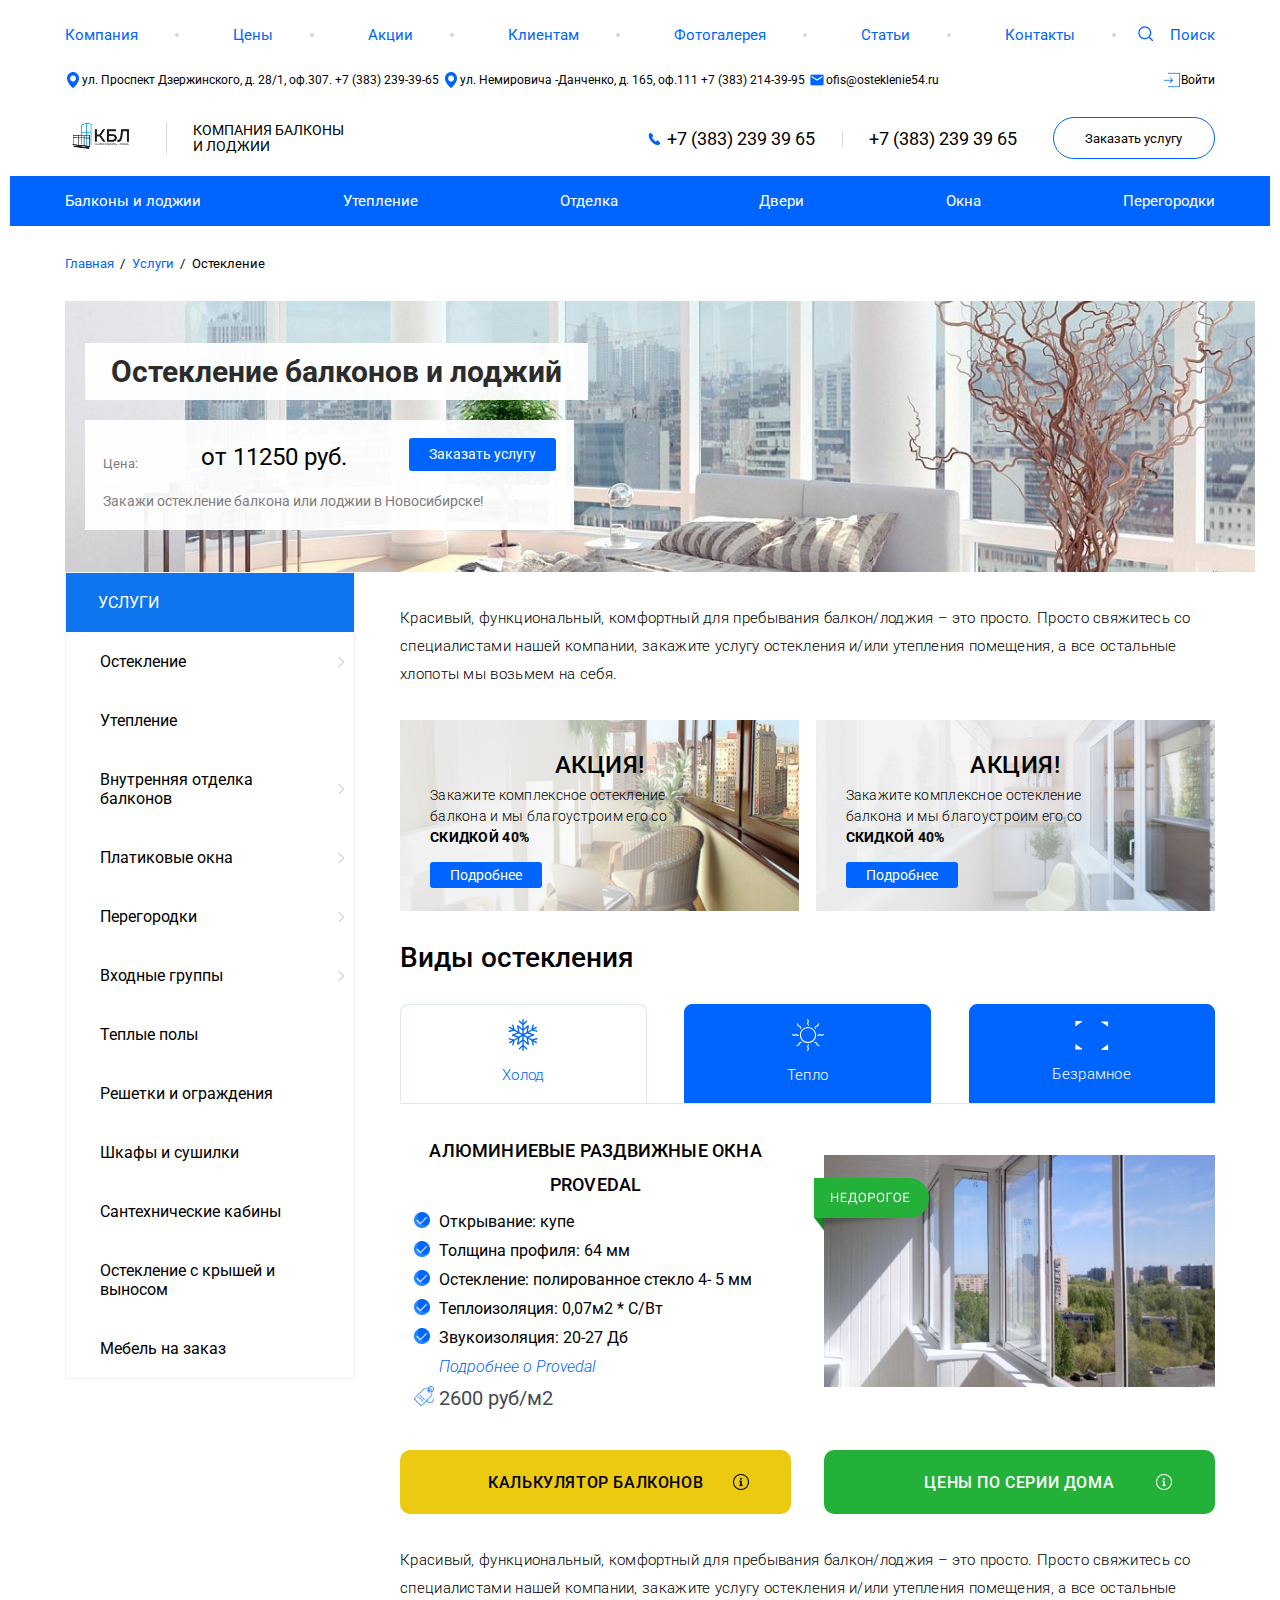
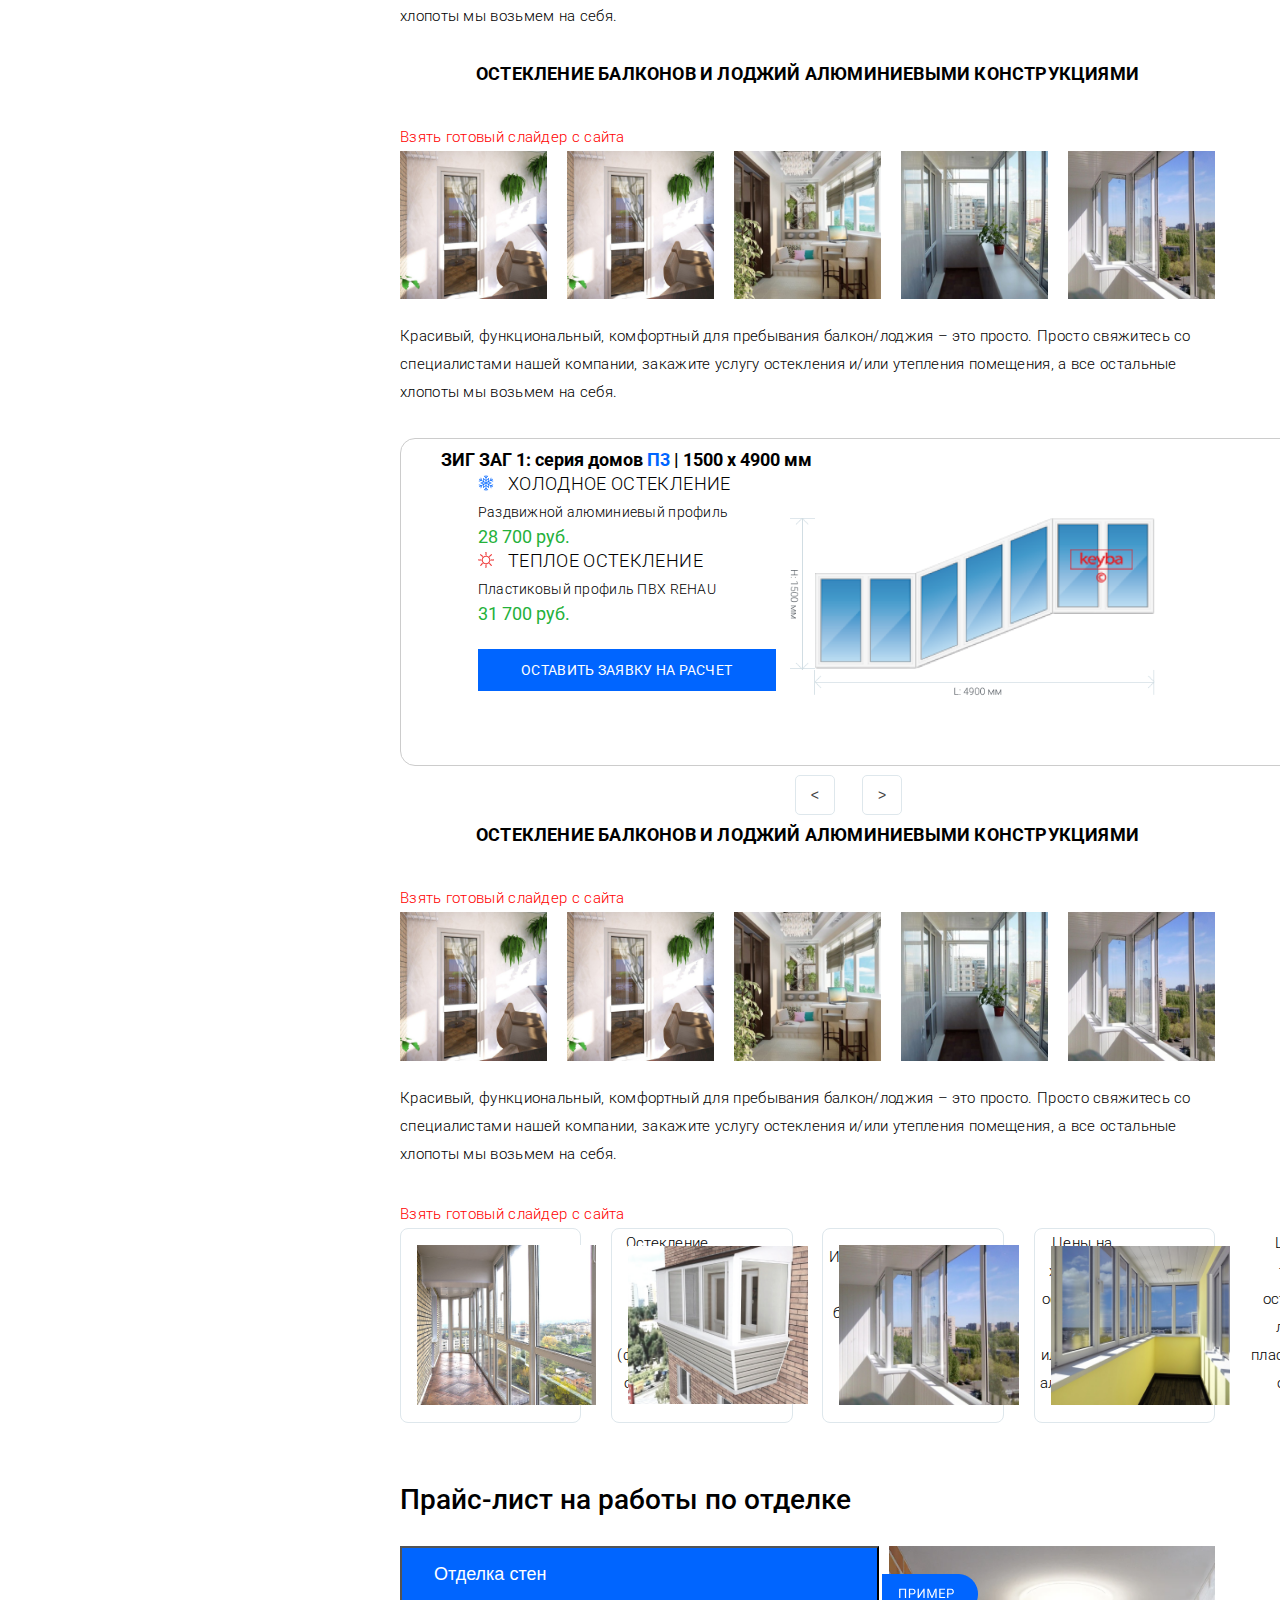
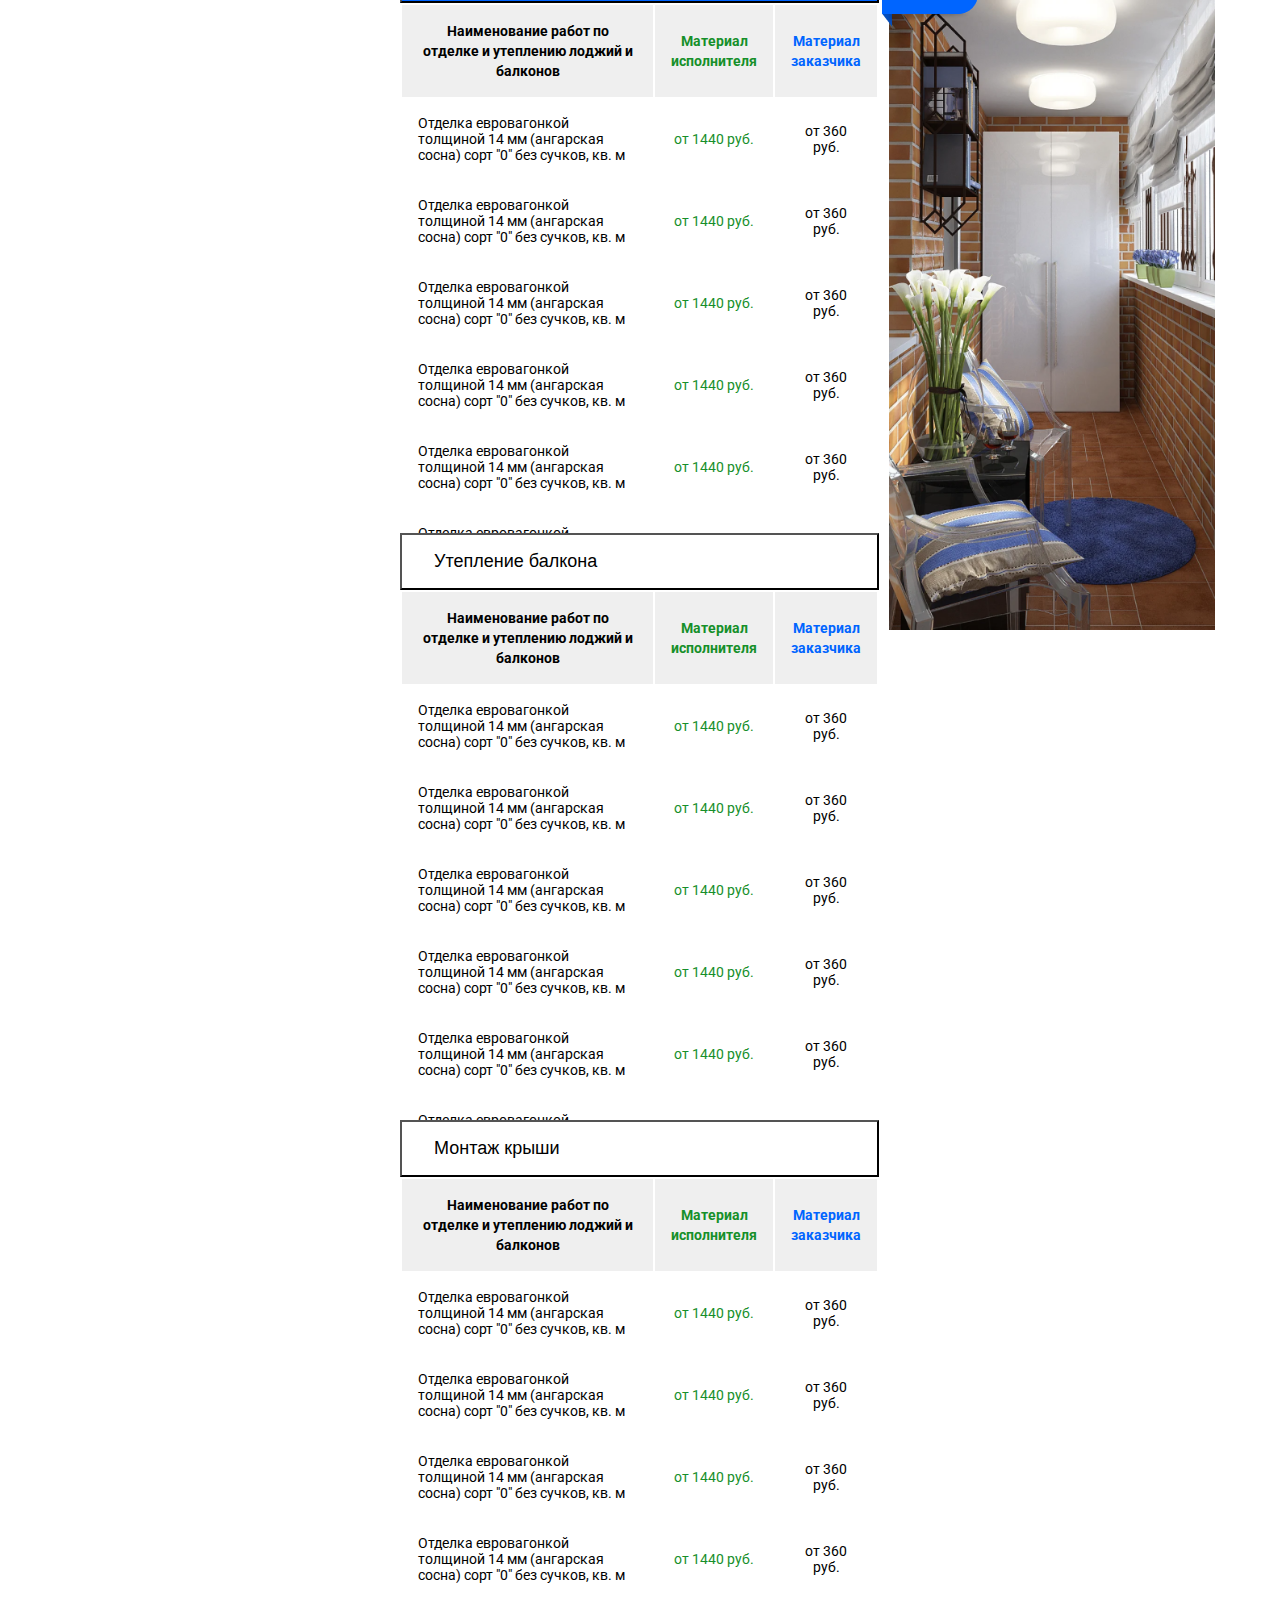
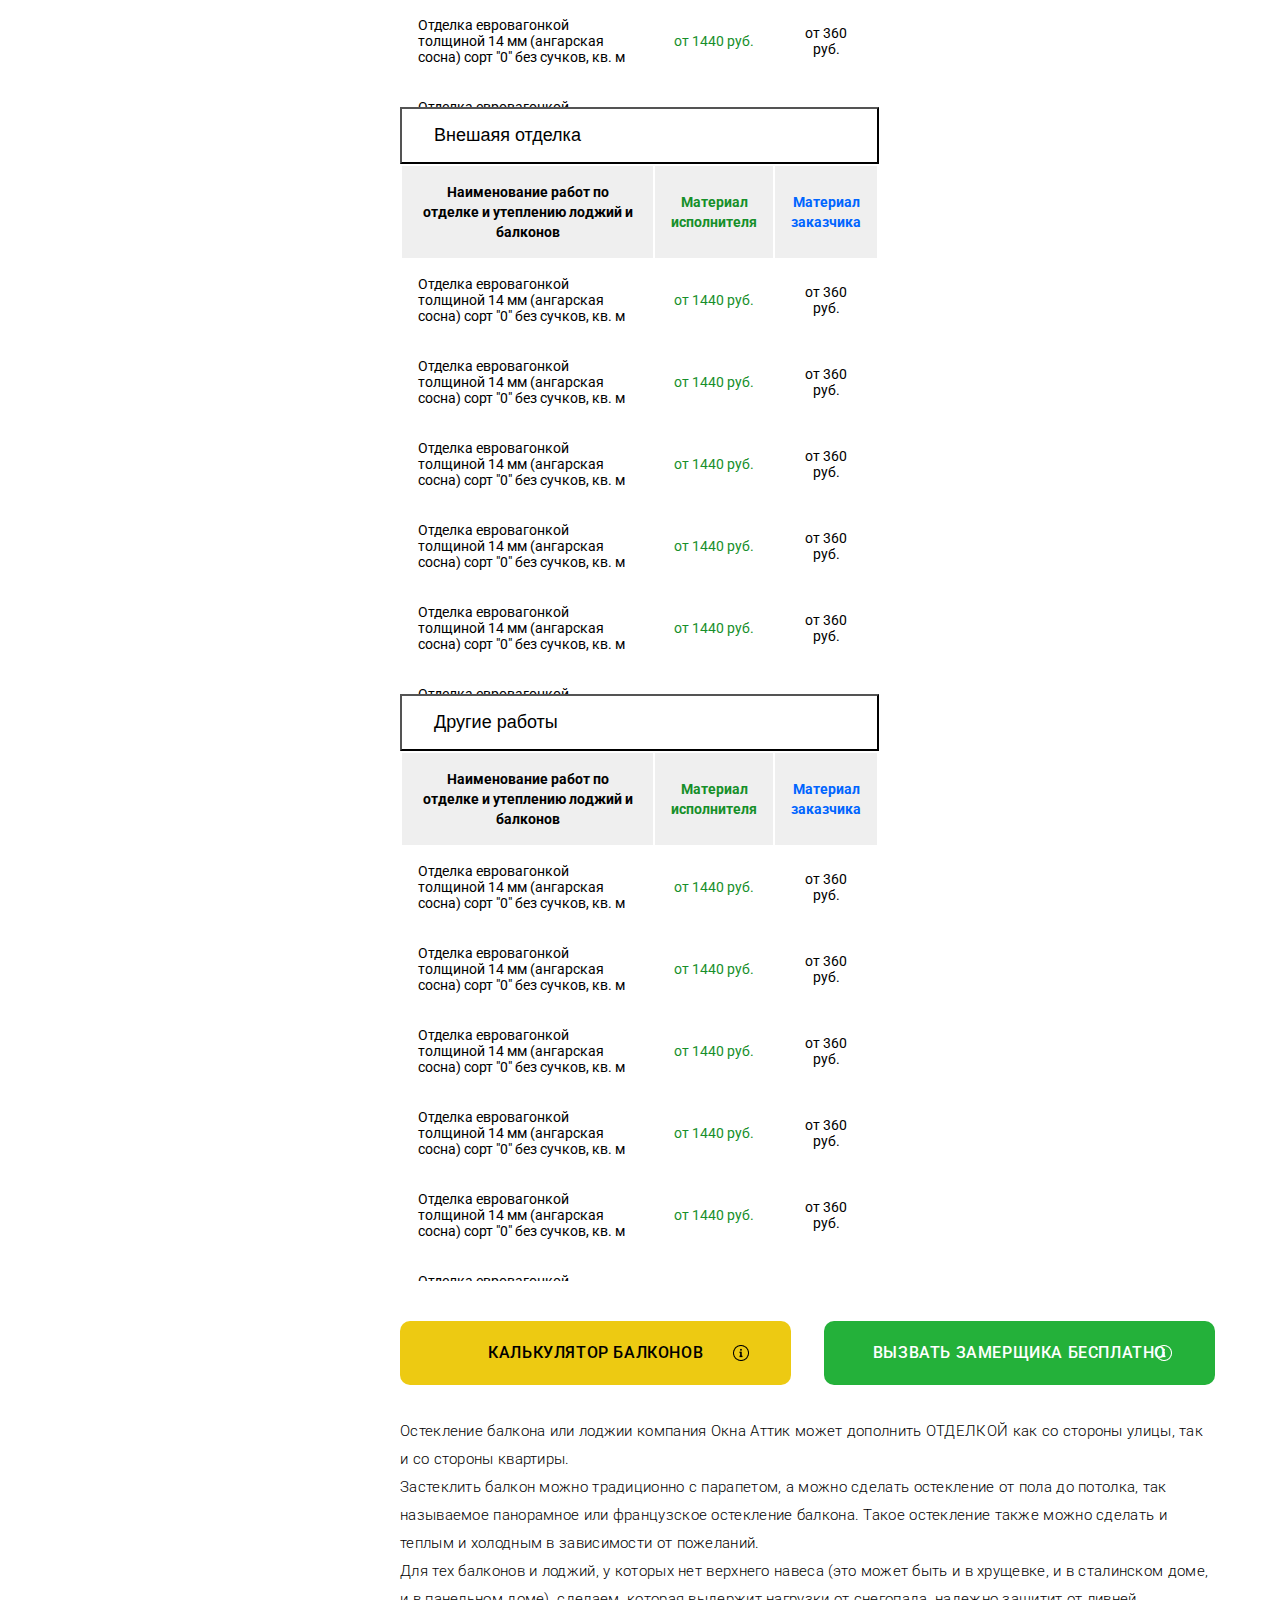
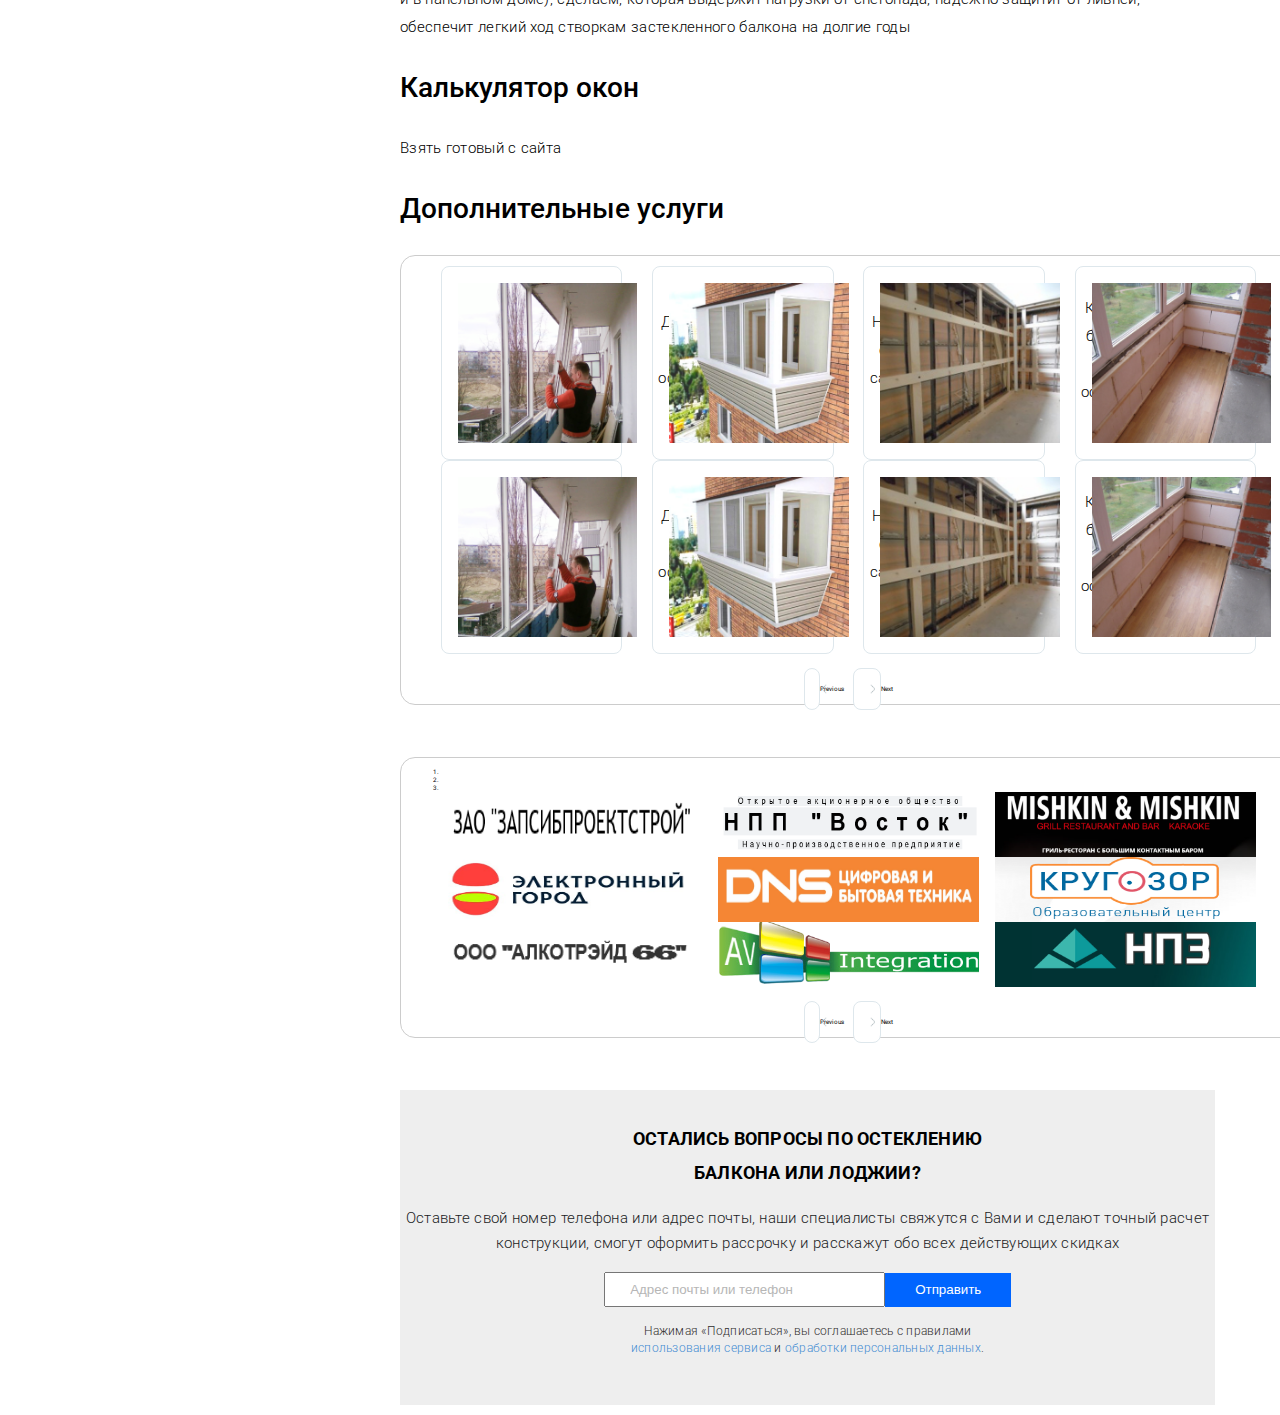
==== index-new.html @ 26ae845a "test #1" ====
<!DOCTYPE html>
<html lang="en">
<head>
    <meta charset="UTF-8">
    <meta name="viewport" content="width=device-width, initial-scale=1, shrink-to-fit=no">
    <link rel="stylesheet" href="https://stackpath.bootstrapcdn.com/bootstrap/4.1.3/css/bootstrap.min.css" integrity="sha384-MCw98/SFnGE8fJT3GXwEOngsV7Zt27NXFoaoApmYm81iuXoPkFOJwJ8ERdknLPMO" crossorigin="anonymous">
    <link rel="stylesheet" href="css/style.css">
    <title>Услуга</title>
</head>
<body>
<header>
   <nav class="nav-top">
	    <div class="container">
            <ul class="nav-item">
                <li class="nav-list"><a href="#">Компания</a></li>
                <li class="nav-list"><a href="#">Цены</a></li>
                <li class="nav-list"><a href="#">Акции</a></li>
                <li class="nav-list"><a href="#">Клиентам</a></li>
                <li class="nav-list"><a href="#">Фотогалерея</a></li>
                <li class="nav-list"><a href="#">Статьи</a></li>
                <li class="nav-list"><a href="#">Контакты</a></li>
                <li class="nav-list nav-searth" id="searth"><a href="#">Поиск</a></li>
            </ul>
		</div>
	</nav>
    <div class="container">       
        <div class="header-top">
            <ul class="header-top-item">
                <li>
                    <ul class="top-left">
                        <li class="header-top-list list-navigation">ул. Проспект Дзержинского, д. 28/1, оф.307. +7 (383) 239-39-65</li>
                        <li class="header-top-list list-navigation">ул. Немировича -Данченко, д. 165, оф.111 +7 (383)
                            214-39-95
                        </li>
                        <li class="header-top-list list-email">ofis@osteklenie54.ru</li>
                    </ul>
                </li>
                <li>
                    <ul class="top-right">
                        <li class="header-top-list list-login"><a href="#">Войти</a></li>
                    </ul>
                </li>
            </ul>
        </div>
        <div class="header-bottom">
            <div class="bottom-left">
                <a href="#" class="logo">
                    <img src="img/logotype-new.png" alt="">
                </a>
                <p class="logo-text">Компания балконы и лоджии</p>
            </div>
            <div class="bottom-right">
                <div class="tels">
                    <a href="tel:+73832393965">+7 (383) 239 39 65</a>
                    <a href="tel:+73832393965">+7 (383) 239 39 65</a>
                </div>
                <a href="#" class="btn">Заказать услугу</a>
            </div>
        </div>
    </div>
    <nav class="nav">
        <div class="container">
            <ul class="nav-item">
                <li class="nav-list"><a href="#">Балконы и лоджии</a></li>
                <li class="nav-list"><a href="#">Утепление</a></li>
                <li class="nav-list"><a href="#">Отделка</a></li>
                <li class="nav-list"><a href="#">Двери</a></li>
                <li class="nav-list"><a href="#">Окна</a></li>
                <li class="nav-list"><a href="#">Перегородки</a></li>
            </ul>
        </div>
    </nav>
    <div class="container">
        <div class="breadcrumbs">
            <ul class="breadcrumbs-item">
                <li class="breadcrumbs-list"><a href="#">Главная</a></li>
                <li class="breadcrumbs-list"><a href="#">Услуги</a></li>
                <li class="breadcrumbs-list"><a href="#">Остекление</a></li>
            </ul>
        </div>
    </div>
</header>
<main>
    <div class="container">
        <div class="baner-top" style="background-image: url(img/094.jpg)">
            <h1>Остекление балконов и лоджий</h1>
            <div class="baner-text">
                <div class="top-text">
                    <span class="caption">Цена:</span>
                    <span class="price">от 11250 руб.</span>
                    <a href="#" class="btn">Заказать услугу</a>
                </div>
                <p class="bottom-text">Закажи остекление балкона или лоджии в Новосибирске!</p>
            </div>
        </div>
    </div>
    <div class="container">
        <div class="content">
            <div class="content-left">
                <ul class="menu-item">
                    <li class="menu-list menu-header"><p>услуги</p></li>
                    <li class="menu-list menu-active"><a href="#">Остекление</a></li>
                    <li class="menu-list"><a href="#">Утепление </a></li>
                    <li class="menu-list menu-active"><a href="#">Внутренняя отделка балконов </a></li>
                    <li class="menu-list menu-active"><a href="#">Платиковые окна</a></li>
                    <li class="menu-list menu-active"><a href="#">Перегородки</a></li>
                    <li class="menu-list menu-active"><a href="#">Входные группы</a></li>
                    <li class="menu-list"><a href="#">Теплые полы</a></li>
                    <li class="menu-list"><a href="#">Решетки и ограждения</a></li>
                    <li class="menu-list"><a href="#">Шкафы и сушилки</a></li>
                    <li class="menu-list"><a href="#">Сантехнические кабины </a></li>
                    <li class="menu-list"><a href="#">Остекление с крышей и выносом </a></li>
                    <li class="menu-list"><a href="#">Мебель на заказ</a></li>
                </ul>
            </div>
            <div class="content-right">
                <p class="top-text">Красивый, функциональный, комфортный для пребывания балкон/лоджия – это просто.
                    Просто свяжитесь со специалистами нашей компании, закажите услугу остекления и/или утепления
                    помещения, а все остальные хлопоты мы возьмем на себя.</p>
                <div class="stock">
                    <div class="stock-left" style="background-image: url(img/Mask%20Group2.png)">
                        <h3>Акция!</h3>
                        <p>Закажите комплексное остекление балкона и мы благоустроим его со <span>скидкой 40%</span></p>
                        <div class="btn-coneiner">
                            <a href="#" class="btn">Подробнее</a>
                        </div>
                    </div>
                    <div class="stock-right" style="background-image: url(img/Mask%20Group1.png)">
                        <h3>Акция!</h3>
                        <p>Закажите комплексное остекление балкона и мы благоустроим его со <span>скидкой 40%</span></p>
                        <a href="#" class="btn">Подробнее</a>
                    </div>
                </div>
                <div class="glazing">
                    <h2>Виды остекления</h2>
                    <input type="radio" class="glazing-radio" id="glazing-btn-1" name="glazing-btn" checked>
                    <input type="radio" class="glazing-radio" id="glazing-btn-2" name="glazing-btn">
                    <input type="radio" class="glazing-radio" id="glazing-btn-3" name="glazing-btn">
                    <div class="container-lable">
                        <label class="glazing-cold" for="glazing-btn-1">
                            <svg width="32" height="32" viewBox="0 0 32 32" fill="none"
                                 xmlns="http://www.w3.org/2000/svg">
                                <g clip-path="url(#clip0)">
                                    <path d="M30.3865 19.5707C30.2897 19.2166 29.9229 19.009 29.5721 19.1052L24.9661 20.3606L21.6606 18.4718L26.8284 16.6015C27.091 16.506 27.2661 16.256 27.2655 15.9768C27.2648 15.6976 27.0884 15.4475 26.8257 15.3534L21.6653 13.5096L24.9561 11.6182L29.5648 12.863C29.6225 12.8783 29.6809 12.8862 29.7386 12.8862C30.0304 12.8862 30.2983 12.6912 30.3786 12.3954C30.4741 12.0419 30.2645 11.6778 29.911 11.5823L26.583 10.6837L29.6278 8.93347C29.9455 8.75109 30.0556 8.3452 29.8725 8.02819C29.6895 7.71051 29.2856 7.60108 28.9673 7.78346L25.9224 9.53302L26.8211 6.20568C26.9166 5.85219 26.707 5.48808 26.3535 5.39258C26.0034 5.29774 25.6359 5.50533 25.5398 5.86015L24.2949 10.4688L20.9623 12.3842L21.9346 6.9246C21.9836 6.64937 21.855 6.37281 21.6122 6.23353C21.3702 6.09492 21.0671 6.12211 20.8522 6.30317L16.6633 9.86064V6.05115L20.0384 2.67606C20.2977 2.41675 20.2977 1.9976 20.0384 1.73828C19.7791 1.47896 19.36 1.47896 19.1006 1.73828L16.6633 4.17559V0.663212C16.6633 0.297119 16.3662 0 16.0001 0C15.634 0 15.3369 0.297119 15.3369 0.663212V4.17559L12.8996 1.73828C12.6403 1.47896 12.2211 1.47896 11.9618 1.73828C11.7025 1.9976 11.7025 2.41675 11.9618 2.67606L15.3369 6.05115V9.88452L11.1069 6.3224C10.8927 6.14267 10.589 6.11548 10.3469 6.25608C10.1048 6.39602 9.97683 6.67324 10.0272 6.94848L11.0201 12.3901L7.69206 10.488L6.43594 5.88269C6.33911 5.5292 5.97368 5.31963 5.62151 5.41712C5.26802 5.51329 5.05977 5.87805 5.15594 6.23154L6.06255 9.55689L3.0131 7.81397C2.69542 7.63291 2.29019 7.74301 2.10847 8.06068C1.92675 8.37836 2.03751 8.78359 2.35519 8.96531L5.40398 10.7076L2.07863 11.6142C1.72514 11.711 1.51689 12.0751 1.61305 12.4286C1.69397 12.7237 1.96058 12.9174 2.25239 12.9174C2.31009 12.9174 2.36845 12.9094 2.42748 12.8935L7.03283 11.6381L10.3383 13.5269L5.17252 15.3971C4.90988 15.4926 4.73413 15.7427 4.7348 16.0219C4.73546 16.3011 4.91121 16.5511 5.17517 16.6453L10.3356 18.489L7.04476 20.3805L2.4361 19.1357C2.08062 19.0395 1.71784 19.2491 1.623 19.6032C1.5275 19.9567 1.73641 20.3208 2.09057 20.417L5.41857 21.3156L2.37243 23.0665C2.05475 23.2489 1.94532 23.6548 2.12771 23.9718C2.2504 24.1854 2.4739 24.3047 2.70338 24.3047C2.81546 24.3047 2.92887 24.2762 3.03299 24.2165L6.07846 22.4663L5.17981 25.7943C5.08431 26.1478 5.29322 26.5119 5.64738 26.6081C5.70508 26.6233 5.76344 26.6306 5.82047 26.6306C6.11295 26.6306 6.38089 26.4363 6.46047 26.1405L7.70532 21.5325L11.0386 19.6172L10.0664 25.0767C10.0173 25.3526 10.1466 25.6292 10.3887 25.7685C10.4915 25.8275 10.6056 25.8567 10.719 25.8567C10.8728 25.8567 11.0254 25.8029 11.1481 25.6995L15.3369 22.1413V25.9495L11.9618 29.3253C11.7025 29.5846 11.7025 30.0037 11.9618 30.263C12.0911 30.3924 12.2609 30.4574 12.4307 30.4574C12.6005 30.4574 12.7703 30.3924 12.8996 30.263L15.3369 27.8251V31.3375C15.3369 31.7042 15.634 32.0007 16.0001 32.0007C16.3662 32.0007 16.6633 31.7042 16.6633 31.3375V27.8251L19.1006 30.2624C19.23 30.3917 19.3998 30.4567 19.5695 30.4567C19.7393 30.4567 19.9091 30.3917 20.0384 30.2624C20.2977 30.0031 20.2977 29.5839 20.0384 29.3246L16.6633 25.9489V22.1155L20.8933 25.6769C21.1082 25.8567 21.4113 25.8825 21.6533 25.7439C21.8948 25.6033 22.0234 25.3261 21.9724 25.0509L20.9802 19.6099L24.3088 21.512L25.5643 26.1166C25.6446 26.4118 25.9118 26.6054 26.2036 26.6054C26.262 26.6054 26.3204 26.5981 26.3787 26.5822C26.7322 26.4854 26.9411 26.1213 26.8443 25.7678L25.9377 22.4424L28.9865 24.1847C29.0899 24.2444 29.2034 24.2722 29.3148 24.2722C29.5449 24.2722 29.7691 24.1522 29.8911 23.938C30.0728 23.6203 29.9621 23.2151 29.6444 23.0334L26.5949 21.2918L29.921 20.3852C30.2744 20.2883 30.4834 19.9236 30.3865 19.5707ZM24.6424 15.9821L20.1498 17.6083L17.3338 15.9987L20.1538 14.3784L24.6424 15.9821ZM20.3057 8.50636L19.4621 13.2457L16.6633 14.854V11.5996L20.3057 8.50636ZM11.6634 8.52493L15.3369 11.6188V14.8579L12.5256 13.251L11.6634 8.52493ZM7.3578 16.0179L11.8497 14.3917L14.6664 16.0013L11.8464 17.6216L7.3578 16.0179ZM11.6945 23.4936L12.5388 18.7543L15.3369 17.146V20.3998L11.6945 23.4936ZM20.3375 23.4751L16.6633 20.3818V17.1427L19.4754 18.7497L20.3375 23.4751Z"
                                          fill="#0065FF"/>
                                </g>
                                <defs>
                                    <clipPath id="clip0">
                                        <rect width="32" height="32" fill="white"/>
                                    </clipPath>
                                </defs>
                            </svg>
                            <p>Холод</p>
                        </label>
                        <label class="glazing-heat" for="glazing-btn-2">
                            <svg width="32" height="32" viewBox="0 0 32 32" fill="none"
                                 xmlns="http://www.w3.org/2000/svg">
                                <g clip-path="url(#clip0)">
                                    <path d="M15.095 4.29033C15.095 4.942 15.3607 5.29729 15.5548 5.55704C15.7084 5.7625 15.7931 5.87569 15.7931 6.15769C15.7931 6.46467 16.042 6.71356 16.3489 6.71356C16.6559 6.71356 16.9048 6.46467 16.9048 6.15769C16.9048 5.50601 16.6391 5.15072 16.4453 4.89125C16.2914 4.68578 16.2067 4.57233 16.2067 4.29033C16.2067 4.00832 16.2914 3.89514 16.4453 3.68967C16.6391 3.42993 16.9048 3.07464 16.9048 2.42296C16.9048 1.77128 16.6391 1.41599 16.4453 1.15652C16.2914 0.951053 16.2067 0.837871 16.2067 0.555867C16.2067 0.248891 15.9581 0 15.6508 0C15.3439 0 15.095 0.248891 15.095 0.555867C15.095 1.20754 15.3607 1.56283 15.5548 1.82231C15.7084 2.02777 15.7931 2.14096 15.7931 2.42296C15.7931 2.70497 15.7084 2.81842 15.5548 3.02388C15.3607 3.28336 15.095 3.63892 15.095 4.29033Z"
                                          fill="white"/>
                                    <path d="M16.9048 25.8424C16.9048 25.5351 16.6559 25.2865 16.3489 25.2865C16.042 25.2865 15.7931 25.5351 15.7931 25.8424C15.7931 26.1244 15.7084 26.2376 15.5548 26.443C15.3607 26.7025 15.095 27.0581 15.095 27.7097C15.095 28.3612 15.3607 28.7167 15.5548 28.9762C15.7084 29.1817 15.7931 29.2948 15.7931 29.5771C15.7931 29.8591 15.7084 29.972 15.5548 30.1778C15.3607 30.4372 15.095 30.7925 15.095 31.4442C15.095 31.7512 15.3439 32.0001 15.6508 32.0001C15.9581 32.0001 16.2067 31.7512 16.2067 31.4442C16.2067 31.1622 16.2914 31.049 16.4453 30.8433C16.6391 30.5841 16.9048 30.2285 16.9048 29.5771C16.9048 28.9254 16.6391 28.5699 16.4453 28.3104C16.2914 28.1049 16.2067 27.9918 16.2067 27.7097C16.2067 27.4275 16.2914 27.3143 16.4453 27.1088C16.6393 26.8493 16.9048 26.4938 16.9048 25.8424Z"
                                          fill="white"/>
                                    <path d="M31.4442 15.095C30.7925 15.095 30.4372 15.3607 30.1777 15.5548C29.972 15.7084 29.8588 15.7931 29.5771 15.7931C29.2951 15.7931 29.1816 15.7084 28.9762 15.5548C28.7167 15.3607 28.3611 15.095 27.7097 15.095C27.0581 15.095 26.7025 15.3607 26.443 15.5548C26.2376 15.7084 26.1244 15.7931 25.8424 15.7931C25.5351 15.7931 25.2865 16.042 25.2865 16.3489C25.2865 16.6559 25.5351 16.9048 25.8424 16.9048C26.4938 16.9048 26.8493 16.6391 27.1088 16.4453C27.3143 16.2914 27.4275 16.2067 27.7097 16.2067C27.9917 16.2067 28.1049 16.2914 28.3104 16.4453C28.5699 16.6391 28.9254 16.9048 29.5771 16.9048C30.2285 16.9048 30.5841 16.6391 30.8433 16.4453C31.049 16.2914 31.1622 16.2067 31.4442 16.2067C31.7512 16.2067 32.0001 15.9581 32.0001 15.6509C32.0001 15.3439 31.7512 15.095 31.4442 15.095Z"
                                          fill="white"/>
                                    <path d="M4.89125 16.4453C5.15072 16.6391 5.50601 16.9048 6.15769 16.9048C6.46467 16.9048 6.71356 16.6559 6.71356 16.3489C6.71356 16.042 6.46467 15.7931 6.15769 15.7931C5.87569 15.7931 5.7625 15.7084 5.55704 15.5548C5.29729 15.3607 4.942 15.095 4.29033 15.095C3.63865 15.095 3.28336 15.3607 3.02388 15.5548C2.81842 15.7084 2.70497 15.7931 2.42296 15.7931C2.14096 15.7931 2.02777 15.7084 1.82231 15.5548C1.56283 15.3607 1.20754 15.095 0.555867 15.095C0.248891 15.095 0 15.3439 0 15.6509C0 15.9581 0.248891 16.2067 0.555867 16.2067C0.837871 16.2067 0.951053 16.2914 1.15652 16.4453C1.41599 16.6391 1.77128 16.9048 2.42296 16.9048C3.07464 16.9048 3.42993 16.6391 3.68967 16.4453C3.89514 16.2914 4.00832 16.2067 4.29033 16.2067C4.57233 16.2067 4.68578 16.2919 4.89125 16.4453Z"
                                          fill="white"/>
                                    <path d="M23.5994 9.68045C24.0603 9.21958 24.1235 8.78042 24.1699 8.45988C24.2065 8.20583 24.2269 8.06577 24.4261 7.86628C24.6256 7.66679 24.7657 7.6467 25.0197 7.61006C25.3403 7.56365 25.7794 7.50014 26.2403 7.03954C26.7009 6.57867 26.7644 6.13951 26.8105 5.81896C26.8475 5.56491 26.8675 5.42486 27.067 5.22564C27.2839 5.0085 27.2839 4.65647 27.067 4.43961C26.8499 4.22247 26.4979 4.22247 26.2807 4.43961C25.8201 4.90021 25.7566 5.33936 25.7102 5.66018C25.6736 5.91396 25.6535 6.05401 25.454 6.25323C25.2548 6.45273 25.1147 6.47308 24.8607 6.50973C24.5401 6.55614 24.101 6.61938 23.6401 7.08025C23.1795 7.54112 23.116 7.98028 23.0696 8.30082C23.0329 8.55487 23.0126 8.69493 22.8133 8.89415C22.6714 9.03447 22.6155 9.23967 22.6668 9.43237C22.7178 9.62508 22.8684 9.77572 23.0612 9.82702C23.2539 9.87804 23.4593 9.82213 23.5994 9.68045Z"
                                          fill="white"/>
                                    <path d="M8.89412 22.8133C8.6949 23.0126 8.55485 23.0329 8.3008 23.0696C7.98025 23.116 7.5411 23.1792 7.08023 23.6401C6.61936 24.101 6.55612 24.5401 6.5097 24.8607C6.47306 25.1147 6.4527 25.2548 6.25321 25.4543C6.05399 25.6535 5.91394 25.6736 5.66016 25.7102C5.33934 25.7566 4.90018 25.8201 4.43959 26.2807C4.22245 26.4979 4.22245 26.8499 4.43959 27.067C4.65645 27.2839 5.00848 27.2839 5.22562 27.067C5.42484 26.8675 5.56489 26.8475 5.81894 26.8105C6.13949 26.7644 6.57864 26.7009 7.03951 26.2403C7.50038 25.7794 7.56363 25.3403 7.61004 25.0197C7.64668 24.7657 7.66677 24.6256 7.86626 24.4261C8.06575 24.2269 8.2058 24.2065 8.45985 24.1699C8.7804 24.1235 9.21956 24.0602 9.68043 23.5994C9.82211 23.4593 9.87802 23.2539 9.82699 23.0611C9.7757 22.8684 9.62506 22.7178 9.43235 22.6668C9.23964 22.6155 9.03445 22.6714 8.89412 22.8133Z"
                                          fill="white"/>
                                    <path d="M26.3398 25.7102C26.0858 25.6736 25.946 25.6535 25.7465 25.454C25.5473 25.2548 25.5269 25.1147 25.4903 24.8607C25.4439 24.5401 25.3806 24.101 24.9198 23.6401C24.4589 23.1795 24.0197 23.116 23.6992 23.0696C23.4452 23.0329 23.3051 23.0126 23.1056 22.8133C22.9656 22.6714 22.7604 22.6155 22.5677 22.6668C22.3749 22.7178 22.2243 22.8684 22.173 23.0611C22.1217 23.2539 22.1776 23.4593 22.3196 23.5994C22.7804 24.0602 23.2196 24.1235 23.5401 24.1699C23.7942 24.2065 23.9342 24.2269 24.1337 24.4261C24.3332 24.6256 24.3533 24.7657 24.39 25.0197C24.4364 25.3403 24.4996 25.7794 24.9605 26.2403C25.4211 26.7009 25.8605 26.7644 26.1811 26.8105C26.4351 26.8475 26.5749 26.8675 26.7744 27.067C26.9915 27.2839 27.3433 27.2839 27.5604 27.067C27.7776 26.8499 27.7776 26.4979 27.5604 26.2807C27.0998 25.8201 26.6604 25.7566 26.3398 25.7102Z"
                                          fill="white"/>
                                    <path d="M5.75973 7.03954C6.2206 7.50014 6.65976 7.56365 6.98031 7.61006C7.23435 7.6467 7.37441 7.66679 7.57363 7.86628C7.77312 8.06577 7.79348 8.20583 7.83012 8.45988C7.87626 8.78042 7.93977 9.21958 8.40064 9.68045C8.54069 9.82213 8.74616 9.87804 8.93886 9.82702C9.13157 9.77572 9.28194 9.62508 9.33324 9.43237C9.38453 9.23967 9.32862 9.03447 9.18667 8.89415C8.98718 8.69493 8.96709 8.55487 8.93045 8.30082C8.88404 7.98028 8.82053 7.54112 8.35993 7.08025C7.89906 6.61938 7.4599 6.55614 7.13909 6.50973C6.88531 6.47308 6.74526 6.45273 6.54576 6.25323C6.34654 6.05401 6.32619 5.91396 6.28954 5.66018C6.2434 5.33936 6.17989 4.90021 5.71929 4.43961C5.50216 4.22247 5.15013 4.22247 4.93299 4.43961C4.71586 4.65647 4.71586 5.0085 4.93299 5.22564C5.13249 5.42486 5.15257 5.56491 5.18921 5.81896C5.23562 6.13951 5.29887 6.57867 5.75973 7.03954Z"
                                          fill="white"/>
                                    <path d="M15.9999 7.885C11.5182 7.885 7.88501 11.5182 7.88501 15.9999C7.88501 20.4818 11.5182 24.1151 15.9999 24.1151C20.4819 24.1151 24.1151 20.4818 24.1151 15.9999C24.1099 11.5204 20.4797 7.89016 15.9999 7.885ZM15.9999 23.0033C12.1322 23.0033 8.99674 19.8679 8.99674 15.9999C8.99674 12.1322 12.1322 8.99674 15.9999 8.99674C19.8679 8.99674 23.0033 12.1322 23.0033 15.9999C22.999 19.866 19.866 22.999 15.9999 23.0033Z"
                                          fill="white"/>
                                </g>
                                <defs>
                                    <clipPath id="clip0">
                                        <rect width="32" height="32" fill="white"/>
                                    </clipPath>
                                </defs>
                            </svg>
                            <p>Тепло</p>
                        </label>
                        <label class="glazing-frameless" for="glazing-btn-3">
                            <svg width="34" height="30" viewBox="0 0 34 30" fill="none"
                                 xmlns="http://www.w3.org/2000/svg">
                                <path d="M7 1.5H1V6" stroke="white" stroke-width="1.25"/>
                                <path d="M26.5 2H32.5V6.28571" stroke="white" stroke-width="1.25"/>
                                <path d="M26.5 29.2857L32.5 29.2857L32.5 24.7857" stroke="white" stroke-width="1.25"/>
                                <path d="M7 28.7857L1 28.7857L1 24.5" stroke="white" stroke-width="1.25"/>
                            </svg>
                            <p>Безрамное</p>
                        </label>
                    </div>
                    <div class="glazing-section cold">
                        <div class="glazing-left">
                            <h3>Алюминиевые раздвижные окна Provedal</h3>
                            <ul class="glazing-item">
                                <li class="glazing-list">Открывание: купе</li>
                                <li class="glazing-list">Толщина профиля: 64 мм</li>
                                <li class="glazing-list">Остекление: полированное стекло 4- 5 мм</li>
                                <li class="glazing-list">Теплоизоляция: 0,07м2 * С/Вт</li>
                                <li class="glazing-list">Звукоизоляция: 20-27 Дб</li>
                                <li class="glazing-list list-link"><a href="#">Подробнее о Provedal</a></li>
                                <li class="glazing-list list-price">2600 руб/м2</li>
                            </ul>
                        </div>
                        <div class="glazing-right">
                            <img class="background" src="img/%D1%84%D0%BE%D1%82%D0%BE.png" alt="">
                            <img class="icon" src="img/%D1%8F%D1%80%D0%BB%D1%8B%D0%BA%20new.png" alt="">
                        </div>
                    </div>
                    <div class="glazing-section heat">
                        <div class="glazing-left">
                            <h3>Алюминиевые раздвижные окна поменялись</h3>
                            <ul class="glazing-item">
                                <li class="glazing-list">Открывание: купе</li>
                                <li class="glazing-list">Толщина профиля: 64 мм</li>
                                <li class="glazing-list">Остекление: полированное стекло 4- 5 мм</li>
                                <li class="glazing-list">Теплоизоляция: 0,07м2 * С/Вт</li>
                                <li class="glazing-list">Звукоизоляция: 20-27 Дб</li>
                                <li class="glazing-list list-link"><a href="#">Подробнее о Provedal</a></li>
                                <li class="glazing-list list-price">2600 руб/м2</li>
                            </ul>
                        </div>
                        <div class="glazing-right">
                            <img class="background" src="img/%D1%84%D0%BE%D1%82%D0%BE.png" alt="">
                            <img class="icon" src="img/%D1%8F%D1%80%D0%BB%D1%8B%D0%BA%20new.png" alt="">
                        </div>
                    </div>
                    <div class="glazing-section frameless">
                        <div class="glazing-left">
                            <h3>Алюминиевые раздвижные окна еще раз поменялись</h3>
                            <ul class="glazing-item">
                                <li class="glazing-list">Открывание: купе</li>
                                <li class="glazing-list">Толщина профиля: 64 мм</li>
                                <li class="glazing-list">Остекление: полированное стекло 4- 5 мм</li>
                                <li class="glazing-list">Теплоизоляция: 0,07м2 * С/Вт</li>
                                <li class="glazing-list">Звукоизоляция: 20-27 Дб</li>
                                <li class="glazing-list list-link"><a href="#">Подробнее о Provedal</a></li>
                                <li class="glazing-list list-price">2600 руб/м2</li>
                            </ul>
                        </div>
                        <div class="glazing-right">
                            <img class="background" src="img/%D1%84%D0%BE%D1%82%D0%BE.png" alt="">
                            <img class="icon" src="img/%D1%8F%D1%80%D0%BB%D1%8B%D0%BA%20new.png" alt="">
                        </div>
                    </div>
                </div>
                <div class="btn-container">
                    <div class="btn-container-left">
                        <a href="#" class="btn calc">калькулятор балконов</a>
                        <span class="info-1"><div class="info-btn-1">Мы посчитаем <span style="font-weight: bold">точную цену</span> по Вашим размерам в <span
                                style="font-weight: bold">течение 5 минут</span>!</div></span>
                    </div>
                    <div class="btn-container-right">
                        <a href="#" class="btn price">цены по серии дома</a>
                        <span class="info-2"><div class="info-btn-2">Мы посчитаем <span style="font-weight: bold">точную цену</span> по Вашим размерам в <span
                                style="font-weight: bold">течение 5 минут</span>!</div></span>
                    </div>
                </div>
                <p>Красивый, функциональный, комфортный для пребывания балкон/лоджия – это просто. Просто свяжитесь со
                    специалистами нашей компании, закажите услугу остекления и/или утепления помещения, а все остальные
                    хлопоты мы возьмем на себя.</p>
                <div class="examples">
                    <h3>Остекление балконов и лоджий алюминиевыми конструкциями</h3>
                    <p style="color: red">Взять готовый слайдер с сайта</p>
                    <div class="examples-img">
                        <img src="img/Rectangle1.png" alt="">
                        <img src="img/Rectangle1.png" alt="">
                        <img src="img/Rectangle2.png" alt="">
                        <img src="img/Rectangle3.png" alt="">
                        <img src="img/Rectangle4.png" alt="">
                    </div>
                    <p>Красивый, функциональный, комфортный для пребывания балкон/лоджия – это просто. Просто свяжитесь
                        со специалистами нашей компании, закажите услугу остекления и/или утепления помещения, а все
                        остальные хлопоты мы возьмем на себя.</p>
                </div>
                <!--<div class="carusel-top">
                    <div id="carouselExampleControls" class="carousel slide" data-ride="carousel">
                        <div class="carousel-inner">
                            <div class="carousel-item active">
                                <h4><span class="bold">Зиг заг 1:</span> серия домов <span class="blue">П3</span> | 1500
                                    х 4900 мм</h4>
                                <section class="constructions">
                                    <div class="constructions-left">
                                        <div class="cold">
                                            <p class="top">Холодное остекление</p>
                                            <p>Раздвижной алюминиевый профиль </p>
                                            <span>28 700 руб.</span>
                                        </div>
                                        <div class="heat">
                                            <p class="top">Теплое остекление</p>
                                            <p>Пластиковый профиль ПВХ REHAU</p>
                                            <span>31 700 руб.</span>
                                        </div>
                                        <a href="#" class="btn">оставить заявку на расчет</a>
                                    </div>
                                    <div class="constructions-right">
                                        <img src="img/%D1%84%D0%BE%D1%82%D0%BE%20%D1%81%20%D1%80%D0%B0%D0%B7%D0%BC%D0%B5%D1%80%D0%B0%D0%BC%D0%B8.png"
                                             alt="">
                                    </div>
                                </section>
                            </div>
                            <div class="carousel-item">
                                <h4><span class="bold">Зиг заг 1:</span> серия домов <span class="blue">П3</span> | 1500
                                    х 4900 мм</h4>
                                <section class="constructions">
                                    <div class="constructions-left">
                                        <div class="cold">
                                            <p class="top">Холодное остекление</p>
                                            <p>Раздвижной алюминиевый профиль </p>
                                            <span>28 700 руб.</span>
                                        </div>
                                        <div class="heat">
                                            <p class="top">Теплое остекление</p>
                                            <p>Пластиковый профиль ПВХ REHAU</p>
                                            <span>31 700 руб.</span>
                                        </div>
                                        <a href="#" class="btn">оставить заявку на расчет</a>
                                    </div>
                                    <div class="constructions-right">
                                        <img src="img/%D1%84%D0%BE%D1%82%D0%BE%20%D1%81%20%D1%80%D0%B0%D0%B7%D0%BC%D0%B5%D1%80%D0%B0%D0%BC%D0%B8.png"
                                             alt="">
                                    </div>
                                </section>
                            </div>

                        </div>
                        <div class="container-link">
                            <a class="carousel-control-prev" href="#carouselExampleControls" role="button"
                               data-slide="prev">
                                <span class="carousel-control-prev-icon" aria-hidden="true"></span>
                                <span class="sr-only">Previous</span>
                            </a>
                            <a class="carousel-control-next" href="#carouselExampleControls" role="button"
                               data-slide="next">
                                <span class="carousel-control-next-icon" aria-hidden="true"></span>
                                <span class="sr-only">Next</span>
                            </a>
                        </div>
                    </div>
                </div>-->      
				  <div id="carousel" class="carousel">
					<button class="arrow prev"><</button>
					<div class="gallery">
					  <ul class="images">
						<li>
							<h4><span class="bold">Зиг заг 1:</span> серия домов <span class="blue">П3</span> | 1500 х 4900 мм</h4>
							<section class="constructions">
								<div class="constructions-left">
									<div class="cold">
										<p class="top">Холодное остекление</p>
										<p>Раздвижной алюминиевый профиль </p>
										<span>28 700 руб.</span>
									</div>
									<div class="heat">
										<p class="top">Теплое остекление</p>
										<p>Пластиковый профиль ПВХ REHAU</p>
										<span>31 700 руб.</span>
									</div>
									<a href="#" class="btn">оставить заявку на расчет</a>
								</div>
								<div class="constructions-right">
									<img src="img/%D1%84%D0%BE%D1%82%D0%BE%20%D1%81%20%D1%80%D0%B0%D0%B7%D0%BC%D0%B5%D1%80%D0%B0%D0%BC%D0%B8.png" alt="">
								</div>
							</section>
						</li>
						<li>
							<h4><span class="bold">Зиг заг 1:</span> серия домов <span class="blue">П3</span> | 1500 х 4900 мм</h4>
							<section class="constructions">
								<div class="constructions-left">
									<div class="cold">
										<p class="top">Холодное остекление</p>
										<p>Раздвижной алюминиевый профиль </p>
										<span>28 700 руб.</span>
									</div>
									<div class="heat">
										<p class="top">Теплое остекление</p>
										<p>Пластиковый профиль ПВХ REHAU</p>
										<span>31 700 руб.</span>
									</div>
									<a href="#" class="btn">оставить заявку на расчет</a>
								</div>
								<div class="constructions-right">
									<img src="img/%D1%84%D0%BE%D1%82%D0%BE%20%D1%81%20%D1%80%D0%B0%D0%B7%D0%BC%D0%B5%D1%80%D0%B0%D0%BC%D0%B8.png" alt="">
								</div>
							</section>
						</li>
					  </ul>
					</div>
					<button class="arrow next">></button>
				  </div>
				<style>
				body {
  padding: 10px;
}

.carousel {
  position: relative;
  width: 100%;
  padding: 10px 40px;
  border: 1px solid #CCC;
  border-radius: 15px;
}

.carousel img {
  /* по умолчанию inline, в ряде браузеров это даст лишнее пространство вокруг элементов */

  display: block;
}

.arrow {
  position: absolute;
  bottom: -50px;
  padding: 0;
  background: #fff;
  border-radius: 5px;
  border: 1px solid #DEE7EC;
  font-size: 14px;
  line-height: 24px;
  color: #444;
  display: block;
	width: 40px;
	height: 40px;
}

.arrow:focus {
  outline: none;
}

.arrow:hover {
  background: #DEE7EC;
  cursor: pointer;
}

.prev {
  left: 44%;
}

.next {
  right: 44%;
}

.gallery {
  width: 714px;
  overflow: hidden;
}

.gallery ul {
  height: 306px;
  width: 9999px;
  margin: 0;
  padding: 0;
  list-style: none;
  transition: margin-left 250ms;
  /* remove white-space between inline-block'ed li */
  /* http://davidwalsh.name/remove-whitespace-inline-block */

  font-size: 0;
}

.gallery li {
  display: inline-block;
}
				</style>
				  <script>
					 /* этот код помечает картинки, для удобства разработки */
					var lis = document.getElementsByTagName('li');
					for (var i = 0; i < lis.length; i++) {
					  lis[i].style.position = 'relative';
					  var span = document.createElement('span');
					  // обычно лучше использовать CSS-классы,
					  // но этот код - для удобства разработки, так что не будем трогать стили
					  lis[i].appendChild(span);
					}

					/* конфигурация */
					var width = 750; // ширина изображения
					var count = 1; // количество изображений

					var carousel = document.getElementById('carousel');
					var list = carousel.querySelector('ul');
					var listElems = carousel.querySelectorAll('li');

					var position = 0; // текущий сдвиг влево

					carousel.querySelector('.prev').onclick = function() {
					  // сдвиг влево
					  // последнее передвижение влево может быть не на 3, а на 2 или 1 элемент
					  position = Math.min(position + width * count, 0)
					  list.style.marginLeft = position + 'px';
					};

					carousel.querySelector('.next').onclick = function() {
					  // сдвиг вправо
					  // последнее передвижение вправо может быть не на 3, а на 2 или 1 элемент
					  position = Math.max(position - width * count, -width * (listElems.length - count));
					  list.style.marginLeft = position + 'px';
					};
				  </script>
                <div class="examples">
                    <h3>Остекление балконов и лоджий алюминиевыми конструкциями</h3>
                    <p style="color: red">Взять готовый слайдер с сайта</p>
                    <div class="examples-img">
                        <img src="img/Rectangle1.png" alt="">
                        <img src="img/Rectangle1.png" alt="">
                        <img src="img/Rectangle2.png" alt="">
                        <img src="img/Rectangle3.png" alt="">
                        <img src="img/Rectangle4.png" alt="">
                    </div>
                    <p>Красивый, функциональный, комфортный для пребывания балкон/лоджия – это просто. Просто свяжитесь
                        со специалистами нашей компании, закажите услугу остекления и/или утепления помещения, а все
                        остальные хлопоты мы возьмем на себя.</p>
                </div>
                <p style="color: red">Взять готовый слайдер с сайта</p>
                <div class="services">                                      
                    <a href="#" class="card">
                        <img src="img/Rectangle5.png" alt="">
                        <p>Остекление балкона от пола до потолка (французское остекление)</p>
                    </a>
                    <a href="#" class="card">
                        <img src="img/Rectangle6.png" alt="">
                        <p>Изготовление крыши над балконом на последнем этаже</p>
                    </a>
                    <a href="#" class="card">
                        <img src="img/Rectangle7.png" alt="">
                        <p>Цены на холодное остекление балкона или лоджии алюминием</p>
                    </a>
                    <a href="#" class="card">
                        <img src="img/Rectangle8.png" alt="">
                        <p>Цена на теплое остекление лоджии пластиковыми окнами</p>
                    </a>
                </div>
                <h2>Прайс-лист на работы по отделке</h2>
                <div class="price-list">
                    <div class="accordion" id="accordionExample">
                        <div class="card">
                            <div class="card-header" id="headingOne">
                                <button class="btn btn-link" type="button" data-toggle="collapse"
                                        data-target="#collapseOne" aria-expanded="true" aria-controls="collapseOne">
                                    Отделка стен
                                </button>
                            </div>
                            <div id="collapseOne" class="collapse show" aria-labelledby="headingOne"
                                 data-parent="#accordionExample">
                                <div class="card-body">
                                    <table class="price-list-table">
                                        <tr>
                                            <th>Наименование работ по отделке и утеплению лоджий и балконов</th>
                                            <th class="green">Материал исполнителя</th>
                                            <th class="blue">Материал заказчика</th>
                                        </tr>
                                        <tr>
                                            <td>Отделка евровагонкой толщиной 14 мм (ангарская сосна) сорт "0" без
                                                сучков, кв. м
                                            </td>
                                            <td class="green">от 1440 руб.</td>
                                            <td>от 360 руб.</td>
                                        </tr>
                                        <tr>
                                            <td>Отделка евровагонкой толщиной 14 мм (ангарская сосна) сорт "0" без
                                                сучков, кв. м
                                            </td>
                                            <td class="green">от 1440 руб.</td>
                                            <td>от 360 руб.</td>
                                        </tr>
                                        <tr>
                                            <td>Отделка евровагонкой толщиной 14 мм (ангарская сосна) сорт "0" без
                                                сучков, кв. м
                                            </td>
                                            <td class="green">от 1440 руб.</td>
                                            <td>от 360 руб.</td>
                                        </tr>
                                        <tr>
                                            <td>Отделка евровагонкой толщиной 14 мм (ангарская сосна) сорт "0" без
                                                сучков, кв. м
                                            </td>
                                            <td class="green">от 1440 руб.</td>
                                            <td>от 360 руб.</td>
                                        </tr>
                                        <tr>
                                            <td>Отделка евровагонкой толщиной 14 мм (ангарская сосна) сорт "0" без
                                                сучков, кв. м
                                            </td>
                                            <td class="green">от 1440 руб.</td>
                                            <td>от 360 руб.</td>
                                        </tr>
                                        <tr>
                                            <td>Отделка евровагонкой толщиной 14 мм (ангарская сосна) сорт "0" без
                                                сучков, кв. м
                                            </td>
                                            <td class="green">от 1440 руб.</td>
                                            <td>от 360 руб.</td>
                                        </tr>
                                        <tr>
                                            <td>Отделка евровагонкой толщиной 14 мм (ангарская сосна) сорт "0" без
                                                сучков, кв. м
                                            </td>
                                            <td class="green">от 1440 руб.</td>
                                            <td>от 360 руб.</td>
                                        </tr>
                                    </table>
                                </div>
                            </div>
                        </div>
                        <div class="card">
                            <div class="card-header" id="headingTwo">
                                <button class="btn btn-link collapsed" type="button" data-toggle="collapse"
                                        data-target="#collapseTwo" aria-expanded="false" aria-controls="collapseTwo">
                                    Утепление балкона
                                </button>
                            </div>
                            <div id="collapseTwo" class="collapse" aria-labelledby="headingTwo"
                                 data-parent="#accordionExample">
                                <div class="card-body">
                                    <table class="price-list-table">
                                        <tr>
                                            <th>Наименование работ по отделке и утеплению лоджий и балконов</th>
                                            <th class="green">Материал исполнителя</th>
                                            <th class="blue">Материал заказчика</th>
                                        </tr>
                                        <tr>
                                            <td>Отделка евровагонкой толщиной 14 мм (ангарская сосна) сорт "0" без
                                                сучков, кв. м
                                            </td>
                                            <td class="green">от 1440 руб.</td>
                                            <td>от 360 руб.</td>
                                        </tr>
                                        <tr>
                                            <td>Отделка евровагонкой толщиной 14 мм (ангарская сосна) сорт "0" без
                                                сучков, кв. м
                                            </td>
                                            <td class="green">от 1440 руб.</td>
                                            <td>от 360 руб.</td>
                                        </tr>
                                        <tr>
                                            <td>Отделка евровагонкой толщиной 14 мм (ангарская сосна) сорт "0" без
                                                сучков, кв. м
                                            </td>
                                            <td class="green">от 1440 руб.</td>
                                            <td>от 360 руб.</td>
                                        </tr>
                                        <tr>
                                            <td>Отделка евровагонкой толщиной 14 мм (ангарская сосна) сорт "0" без
                                                сучков, кв. м
                                            </td>
                                            <td class="green">от 1440 руб.</td>
                                            <td>от 360 руб.</td>
                                        </tr>
                                        <tr>
                                            <td>Отделка евровагонкой толщиной 14 мм (ангарская сосна) сорт "0" без
                                                сучков, кв. м
                                            </td>
                                            <td class="green">от 1440 руб.</td>
                                            <td>от 360 руб.</td>
                                        </tr>
                                        <tr>
                                            <td>Отделка евровагонкой толщиной 14 мм (ангарская сосна) сорт "0" без
                                                сучков, кв. м
                                            </td>
                                            <td class="green">от 1440 руб.</td>
                                            <td>от 360 руб.</td>
                                        </tr>

                                    </table>
                                </div>
                            </div>
                        </div>
                        <div class="card">
                            <div class="card-header" id="headingThree">
                                <button class="btn btn-link collapsed" type="button" data-toggle="collapse"
                                        data-target="#collapseThree" aria-expanded="false"
                                        aria-controls="collapseThree">
                                    Монтаж крыши
                                </button>
                            </div>
                            <div id="collapseThree" class="collapse" aria-labelledby="headingThree"
                                 data-parent="#accordionExample">
                                <div class="card-body">
                                    <table class="price-list-table">
                                        <tr>
                                            <th>Наименование работ по отделке и утеплению лоджий и балконов</th>
                                            <th class="green">Материал исполнителя</th>
                                            <th class="blue">Материал заказчика</th>
                                        </tr>
                                        <tr>
                                            <td>Отделка евровагонкой толщиной 14 мм (ангарская сосна) сорт "0" без
                                                сучков, кв. м
                                            </td>
                                            <td class="green">от 1440 руб.</td>
                                            <td>от 360 руб.</td>
                                        </tr>
                                        <tr>
                                            <td>Отделка евровагонкой толщиной 14 мм (ангарская сосна) сорт "0" без
                                                сучков, кв. м
                                            </td>
                                            <td class="green">от 1440 руб.</td>
                                            <td>от 360 руб.</td>
                                        </tr>
                                        <tr>
                                            <td>Отделка евровагонкой толщиной 14 мм (ангарская сосна) сорт "0" без
                                                сучков, кв. м
                                            </td>
                                            <td class="green">от 1440 руб.</td>
                                            <td>от 360 руб.</td>
                                        </tr>
                                        <tr>
                                            <td>Отделка евровагонкой толщиной 14 мм (ангарская сосна) сорт "0" без
                                                сучков, кв. м
                                            </td>
                                            <td class="green">от 1440 руб.</td>
                                            <td>от 360 руб.</td>
                                        </tr>
                                        <tr>
                                            <td>Отделка евровагонкой толщиной 14 мм (ангарская сосна) сорт "0" без
                                                сучков, кв. м
                                            </td>
                                            <td class="green">от 1440 руб.</td>
                                            <td>от 360 руб.</td>
                                        </tr>
                                        <tr>
                                            <td>Отделка евровагонкой толщиной 14 мм (ангарская сосна) сорт "0" без
                                                сучков, кв. м
                                            </td>
                                            <td class="green">от 1440 руб.</td>
                                            <td>от 360 руб.</td>
                                        </tr>

                                    </table>
                                </div>
                            </div>
                        </div>
                        <div class="card">
                            <div class="card-header" id="headingFour">
                                <button class="btn btn-link collapsed" type="button" data-toggle="collapse"
                                        data-target="#collapseFour" aria-expanded="false" aria-controls="collapseFour">
                                    Внешаяя отделка
                                </button>
                            </div>
                            <div id="collapseFour" class="collapse" aria-labelledby="heading"
                                 data-parent="#accordionExample">
                                <div class="card-body">
                                    <table class="price-list-table">
                                        <tr>
                                            <th>Наименование работ по отделке и утеплению лоджий и балконов</th>
                                            <th class="green">Материал исполнителя</th>
                                            <th class="blue">Материал заказчика</th>
                                        </tr>
                                        <tr>
                                            <td>Отделка евровагонкой толщиной 14 мм (ангарская сосна) сорт "0" без
                                                сучков, кв. м
                                            </td>
                                            <td class="green">от 1440 руб.</td>
                                            <td>от 360 руб.</td>
                                        </tr>
                                        <tr>
                                            <td>Отделка евровагонкой толщиной 14 мм (ангарская сосна) сорт "0" без
                                                сучков, кв. м
                                            </td>
                                            <td class="green">от 1440 руб.</td>
                                            <td>от 360 руб.</td>
                                        </tr>
                                        <tr>
                                            <td>Отделка евровагонкой толщиной 14 мм (ангарская сосна) сорт "0" без
                                                сучков, кв. м
                                            </td>
                                            <td class="green">от 1440 руб.</td>
                                            <td>от 360 руб.</td>
                                        </tr>
                                        <tr>
                                            <td>Отделка евровагонкой толщиной 14 мм (ангарская сосна) сорт "0" без
                                                сучков, кв. м
                                            </td>
                                            <td class="green">от 1440 руб.</td>
                                            <td>от 360 руб.</td>
                                        </tr>
                                        <tr>
                                            <td>Отделка евровагонкой толщиной 14 мм (ангарская сосна) сорт "0" без
                                                сучков, кв. м
                                            </td>
                                            <td class="green">от 1440 руб.</td>
                                            <td>от 360 руб.</td>
                                        </tr>
                                        <tr>
                                            <td>Отделка евровагонкой толщиной 14 мм (ангарская сосна) сорт "0" без
                                                сучков, кв. м
                                            </td>
                                            <td class="green">от 1440 руб.</td>
                                            <td>от 360 руб.</td>
                                        </tr>

                                    </table>
                                </div>
                            </div>
                        </div>
                        <div class="card">
                            <div class="card-header" id="headingFive">
                                <button class="btn btn-link collapsed" type="button" data-toggle="collapse"
                                        data-target="#collapseFive" aria-expanded="false" aria-controls="collapseFive">
                                    Другие работы
                                </button>
                            </div>
                            <div id="collapseFive" class="collapse" aria-labelledby="heading"
                                 data-parent="#accordionExample">
                                <div class="card-body">
                                    <table class="price-list-table">
                                        <tr>
                                            <th>Наименование работ по отделке и утеплению лоджий и балконов</th>
                                            <th class="green">Материал исполнителя</th>
                                            <th class="blue">Материал заказчика</th>
                                        </tr>
                                        <tr>
                                            <td>Отделка евровагонкой толщиной 14 мм (ангарская сосна) сорт "0" без
                                                сучков, кв. м
                                            </td>
                                            <td class="green">от 1440 руб.</td>
                                            <td>от 360 руб.</td>
                                        </tr>
                                        <tr>
                                            <td>Отделка евровагонкой толщиной 14 мм (ангарская сосна) сорт "0" без
                                                сучков, кв. м
                                            </td>
                                            <td class="green">от 1440 руб.</td>
                                            <td>от 360 руб.</td>
                                        </tr>
                                        <tr>
                                            <td>Отделка евровагонкой толщиной 14 мм (ангарская сосна) сорт "0" без
                                                сучков, кв. м
                                            </td>
                                            <td class="green">от 1440 руб.</td>
                                            <td>от 360 руб.</td>
                                        </tr>
                                        <tr>
                                            <td>Отделка евровагонкой толщиной 14 мм (ангарская сосна) сорт "0" без
                                                сучков, кв. м
                                            </td>
                                            <td class="green">от 1440 руб.</td>
                                            <td>от 360 руб.</td>
                                        </tr>
                                        <tr>
                                            <td>Отделка евровагонкой толщиной 14 мм (ангарская сосна) сорт "0" без
                                                сучков, кв. м
                                            </td>
                                            <td class="green">от 1440 руб.</td>
                                            <td>от 360 руб.</td>
                                        </tr>
                                        <tr>
                                            <td>Отделка евровагонкой толщиной 14 мм (ангарская сосна) сорт "0" без
                                                сучков, кв. м
                                            </td>
                                            <td class="green">от 1440 руб.</td>
                                            <td>от 360 руб.</td>
                                        </tr>
                                    </table>
                                </div>
                            </div>
                        </div>
                    </div>
                    <div class="img-price-list">
                        <img class="background" src="img/image8.png" alt="">
                        <img src="img/%D1%8F%D1%80%D0%BB%D1%8B%D0%BA%20new1.png" alt="" class="icon">
                    </div>
                </div>
                <div class="btn-container">
                    <div class="btn-container-left">
                        <a href="#" class="btn calc">калькулятор балконов</a>
                        <span class="info-1"><div class="info-btn-1">Мы посчитаем <span style="font-weight: bold">точную цену</span> по Вашим размерам в <span
                                style="font-weight: bold">течение 5 минут</span>!</div></span>
                    </div>
                    <div class="btn-container-right">
                        <a href="#" class="btn price">Вызвать замерщика бесплатно</a>
                        <span class="info-2"><div class="info-btn-2">Мы посчитаем <span style="font-weight: bold">точную цену</span> по Вашим размерам в <span
                                style="font-weight: bold">течение 5 минут</span>!</div></span>
                    </div>
                </div>
                <p>Остекление балкона или лоджии компания Окна Аттик может дополнить ОТДЕЛКОЙ как со стороны улицы, так
                    и со стороны квартиры.<br> Застеклить балкон можно традиционно с парапетом, а можно сделать
                    остекление от пола до потолка, так называемое панорамное или французское остекление балкона. Такое
                    остекление также можно сделать и теплым и холодным в зависимости от пожеланий.<br> Для тех балконов
                    и лоджий, у которых нет верхнего навеса (это может быть и в хрущевке, и в сталинском доме, и в
                    панельном доме), сделаем, которая выдержит нагрузки от снегопада, надежно защитит от ливней,
                    обеспечит легкий ход створкам застекленного балкона на долгие годы</p>
                <h2>Калькулятор окон</h2>
                <p>Взять готовый с сайта</p>
                <h2>Дополнительные услуги</h2>
                <div class="carusel-bottom">
                    <div id="carouselExampleControlsBottom" class="carousel slide" data-ride="carousel">
                        <div class="carousel-inner">
                            <div class="carousel-item active">
                                <div class="services">
                                    <a href="#" class="card">
                                        <img src="img/Rectangle9.png" alt="">
                                        <p>Демонтаж старого остекления</p>
                                        <p class="price">от130 руб./м2</p>
                                    </a>
                                    <a href="#" class="card">
                                        <img src="img/Rectangle10.png" alt="">
                                        <p>Наружная отделка сайдингом</p>
                                        <p class="price">от130 руб./м2</p>
                                    </a>
                                    <a href="#" class="card">
                                        <img src="img/Rectangle11.png" alt="">
                                        <p>Каркас из бруса под легкое остекление</p>
                                        <p class="price">от130 руб./м2</p>
                                    </a>
                                    <a href="#" class="card">
                                        <img src="img/Rectangle12.png" alt="">
                                        <p>Кладка пеноблоков (сибит)</p>
                                        <p class="price">от130 руб./м2</p>
                                    </a>
                                </div>
                            </div>
                            <div class="carousel-item">
                                <div class="services">
                                    <a href="#" class="card">
                                        <img src="img/Rectangle9.png" alt="">
                                        <p>Демонтаж старого остекления</p>
                                        <p class="price">от130 руб./м2</p>
                                    </a>
                                    <a href="#" class="card">
                                        <img src="img/Rectangle10.png" alt="">
                                        <p>Наружная отделка сайдингом</p>
                                        <p class="price">от130 руб./м2</p>
                                    </a>
                                    <a href="#" class="card">
                                        <img src="img/Rectangle11.png" alt="">
                                        <p>Каркас из бруса под легкое остекление</p>
                                        <p class="price">от130 руб./м2</p>
                                    </a>
                                    <a href="#" class="card">
                                        <img src="img/Rectangle12.png" alt="">
                                        <p>Кладка пеноблоков (сибит)</p>
                                        <p class="price">от130 руб./м2</p>
                                    </a>
                                </div>
                            </div>

                        </div>
                        <div class="container-link">
                            <a class="carousel-control-prev" href="#carouselExampleControlsBottom" role="button"
                               data-slide="prev">
                                <span class="carousel-control-prev-icon" aria-hidden="true"></span>
                                <span class="sr-only">Previous</span>
                            </a>
                            <a class="carousel-control-next" href="#carouselExampleControlsBottom" role="button"
                               data-slide="next">
                                <span class="carousel-control-next-icon" aria-hidden="true"></span>
                                <span class="sr-only">Next</span>
                            </a>
                        </div>
                    </div>
                </div>
                <div class="slider-bottom">
					<div id="carouselExampleIndicators" class="carousel slide" data-ride="carousel">
					  <ol class="carousel-indicators">
						<li data-target="#carouselExampleIndicators" data-slide-to="0" class="active"></li>
						<li data-target="#carouselExampleIndicators" data-slide-to="1"></li>
						<li data-target="#carouselExampleIndicators" data-slide-to="2"></li>
					  </ol>
					  <div class="carousel-inner">
						<div class="carousel-item active">
							<div class="img-container">
								<div class="list-img">
									<img src="img/Screenshot_1.png" alt="">
								</div>
								<div class="list-img">
									<img src="img/Screenshot_2.png" alt="">
								</div>
								<div class="list-img">
									<img src="img/Screenshot_3.png" alt="">
								</div>
							</div>
						</div>
						<div class="carousel-item">
							<div class="img-container">
								<div class="list-img">
									<img src="img/Screenshot_4.png" alt="">
								</div>
								<div class="list-img">
									<img src="img/Screenshot_5.png" alt="">
								</div>
								<div class="list-img">
									<img src="img/Screenshot_6.png" alt="">
								</div>
							</div>
						</div>
						<div class="carousel-item">
							<div class="img-container">
								<div class="list-img">
									<img src="img/Screenshot_7.png" alt="">
								</div>
								<div class="list-img">
									<img src="img/Screenshot_8.png" alt="">
								</div>
								<div class="list-img">
									<img src="img/Screenshot_9.png" alt="">
								</div>
							</div>
						  </div>
					  </div>
					  <div class="container-link">
						  <a class="carousel-control-prev" href="#carouselExampleIndicators" role="button" data-slide="prev">
							<span class="carousel-control-prev-icon" aria-hidden="true"></span>
							<span class="sr-only">Previous</span>
						  </a>
						  <a class="carousel-control-next" href="#carouselExampleIndicators" role="button" data-slide="next">
							<span class="carousel-control-next-icon" aria-hidden="true"></span>
							<span class="sr-only">Next</span>
						  </a>
					  </div>
					</div>
                </div>
                <div class="feedback">
                    <form action="" class="feedback-bottom">
                        <h3>Остались вопросы по остеклению балкона или лоджии?</h3>
                        <p class="top">Оставьте свой номер телефона или адрес почты, наши специалисты свяжутся с Вами и
                            сделают точный расчет конструкции, смогут оформить рассрочку и расскажут обо всех
                            действующих скидках</p>
                        <div class="user">
                            <input class="email" type="email" name="login" value="Адрес почты или телефон">
                            <input class="submit" type="submit" value="Отправить">
                        </div>
                        <p class="bottom">Нажимая «Подписаться», вы соглашаетесь с правилами <a href="#">использования
                            сервиса</a> и <a href="#">обработки персональных данных</a>.</p>
                    </form>
                </div>
            </div>
        </div>
    </div>
</main>
<script src="https://code.jquery.com/jquery-3.3.1.slim.min.js" integrity="sha384-q8i/X+965DzO0rT7abK41JStQIAqVgRVzpbzo5smXKp4YfRvH+8abtTE1Pi6jizo" crossorigin="anonymous"></script>
<script src="https://cdnjs.cloudflare.com/ajax/libs/popper.js/1.14.3/umd/popper.min.js" integrity="sha384-ZMP7rVo3mIykV+2+9J3UJ46jBk0WLaUAdn689aCwoqbBJiSnjAK/l8WvCWPIPm49" crossorigin="anonymous"></script>
<script src="https://stackpath.bootstrapcdn.com/bootstrap/4.1.3/js/bootstrap.min.js" integrity="sha384-ChfqqxuZUCnJSK3+MXmPNIyE6ZbWh2IMqE241rYiqJxyMiZ6OW/JmZQ5stwEULTy" crossorigin="anonymous"></script>
</body>
</html>
---- css/style.css ----
@import url('https://fonts.googleapis.com/css?family=Roboto:300,300i,400,400i,700');
* {
  margin: 0;
  padding: 0;
}
html,
body {
  font-family: "Roboto", sans-serif;
  font-size: 62.5%;
  -webkit-box-sizing: border-box;
  box-sizing: border-box;
}
a {
  text-decoration: none;
  color: #000;
}
a:hover {
  text-decoration: none;
  color: #000;
}
.container {
  margin: 0 auto;
  max-width: 144rem;
  padding-left: 4.3vw;
  padding-right: 4.3vw;
}
.container .header-top-item {
  list-style: none;
  height: 4rem;
  font-size: 1.2rem;
  display: -webkit-box;
  display: -ms-flexbox;
  display: flex;
  -webkit-box-pack: justify;
  -ms-flex-pack: justify;
  justify-content: space-between;
  -webkit-box-align: center;
  -ms-flex-align: center;
  align-items: center;
}
.container .header-top-item > li:first-child {
  width: 76%;
}
.top-left {
  display: -webkit-box;
  display: -ms-flexbox;
  display: flex;
  -webkit-box-pack: justify;
  -ms-flex-pack: justify;
  justify-content: space-between;
  -webkit-box-align: center;
  -ms-flex-align: center;
  align-items: center;
}
.top-left .list-navigation::before {
  content: "";
  left: 0;
  position: absolute;
  height: 2.1rem;
  width: 1.6rem;
  background-image: url(../img/geo%20marker.png);
  background-position: center;
  background-repeat: no-repeat;
}
.top-left .list-email::before {
  content: "";
  left: 0;
  position: absolute;
  height: 1.6rem;
  width: 1.6rem;
  background-image: url(../img/mail.png);
  background-position: center;
  background-repeat: no-repeat;
}
.header-top-list {
  list-style: none;
  display: -webkit-box;
  display: -ms-flexbox;
  display: flex;
  -webkit-box-pack: justify;
  -ms-flex-pack: justify;
  justify-content: space-between;
  -webkit-box-align: center;
  -ms-flex-align: center;
  align-items: center;
  padding-left: 1.3vw;
  position: relative;
}
.header-top-list::after {
  content: "";
  position: absolute;
  width: 1px;
  height: 100%;
  background-color: #DEE7EC;
  right: -8%;
}
.header-top-list:last-child::after {
  content: none;
}
.list-login::before {
  content: "";
  left: 0;
  position: absolute;
  height: 1.6rem;
  width: 1.6rem;
  background-image: url(../img/web-log-in.png);
  background-position: center;
  background-repeat: no-repeat;
}
.header-bottom {
  display: -webkit-box;
  display: -ms-flexbox;
  display: flex;
  -webkit-box-pack: justify;
  -ms-flex-pack: justify;
  justify-content: space-between;
  -webkit-box-align: center;
  -ms-flex-align: center;
  align-items: center;
  margin-bottom: 1.6rem;
  margin-top: 1.6rem;
}
.bottom-left {
  width: 28.8rem;
  display: -webkit-box;
  display: -ms-flexbox;
  display: flex;
  -webkit-box-pack: justify;
  -ms-flex-pack: justify;
  justify-content: space-between;
  -webkit-box-align: center;
  -ms-flex-align: center;
  align-items: center;
  font-size: 1.4rem;
}
.bottom-left .logo img {
  width: 7.4rem;
}
.bottom-left p {
  width: 16rem;
  text-transform: uppercase;
  position: relative;
}
.bottom-left p::after {
  content: "";
  height: 3.2rem;
  background-color: #DADADA;
  width: 1px;
  position: absolute;
  left: -2.7rem;
  top: 0;
}
.bottom-right {
  width: 54.8rem;
  display: -webkit-box;
  display: -ms-flexbox;
  display: flex;
  -webkit-box-pack: justify;
  -ms-flex-pack: justify;
  justify-content: space-between;
  -webkit-box-align: center;
  -ms-flex-align: center;
  align-items: center;
}
.bottom-right .tels {
  font-size: 1.8rem;
  width: 35rem;
  position: relative;
  display: -webkit-box;
  display: -ms-flexbox;
  display: flex;
  -webkit-box-pack: justify;
  -ms-flex-pack: justify;
  justify-content: space-between;
  -webkit-box-align: center;
  -ms-flex-align: center;
  align-items: center;
}
.bottom-right .tels::after {
  content: "";
  left: -2rem;
  top: 0.3rem;
  position: absolute;
  height: 1.6rem;
  width: 1.6rem;
  background-image: url(../img/phone.png);
  background-position: center;
  background-repeat: no-repeat;
}
.bottom-right .tels a:last-child::after {
  content: "";
  height: 1.6rem;
  background-color: #DADADA;
  width: 1px;
  position: absolute;
  left: 50%;
  top: 0.3rem;
}
.bottom-right .btn {
  width: 16rem;
  height: 4rem;
  border: 1.5px solid #0065FF;
  border-radius: 50px;
  display: -webkit-box;
  display: -ms-flexbox;
  display: flex;
  -webkit-box-align: center;
  -ms-flex-align: center;
  align-items: center;
  -webkit-box-pack: center;
  -ms-flex-pack: center;
  justify-content: center;
  font-size: 1.3rem;
}
.bottom-right .btn:hover {
  color: #fff;
  background-color: #0065FF;
}
.nav-top .nav-list {
  font-size: 1.5rem;
  position: relative;
}
.nav-top .nav-list::after {
  content: "";
  width: 4px;
  height: 4px;
  right: -3.2vw;
  top: 40%;
  position: absolute;
  background-color: #D8D8D8;
  border-radius: 50%;
}
.nav-top .nav-list:nth-child(n + 8)::after {
  content: none;
}
.nav-top .nav-list:last-child::after {
  content: none;
}
.nav-top .nav-list a:hover {
  color: #000;
}
.nav-top .nav-list a {
  color: #0065FF;
}
.nav {
  margin-bottom: 3rem;
  background-color: #0065FF;
}
.nav .nav-list {
  font-size: 1.5rem;
  position: relative;
}
.nav a:hover {
  color: #000;
}
.nav a {
  color: #fff;
}
.nav-item {
  margin: 0;
  list-style: none;
  display: -webkit-box;
  display: -ms-flexbox;
  display: flex;
  -webkit-box-pack: justify;
  -ms-flex-pack: justify;
  justify-content: space-between;
  -webkit-box-align: center;
  -ms-flex-align: center;
  align-items: center;
  height: 5rem;
}
.nav-searth {
  position: relative;
}
.nav-searth a::before {
  content: "";
  position: absolute;
  background-image: url(../img/Vector9.png);
  width: 1.5rem;
  height: 1.5rem;
  left: -2.5vw;
}
.breadcrumbs {
  margin-bottom: 3rem;
}
.breadcrumbs-item {
  list-style: none;
  display: -webkit-box;
  display: -ms-flexbox;
  display: flex;
  -webkit-box-align: center;
  -ms-flex-align: center;
  align-items: center;
}
.breadcrumbs-list {
  margin-right: 0.5vw;
  font-size: 1.3rem;
}
.breadcrumbs-list a {
  color: #0065FF;
}
.breadcrumbs-list::after {
  content: "/";
  margin-left: 0.5vw;
}
.breadcrumbs-list:last-child::after {
  content: none;
  margin-left: 0;
}
.breadcrumbs-list:last-child a {
  color: #000;
}
.baner-top {
  background-repeat: no-repeat;
  background-size: cover;
  background-position: center;
  width: 100%;
  height: 100%;
  padding: 42px 20px;
}
.baner-top h1 {
  display: inline-block;
  padding: 8px 26px;
  margin: 0;
  font-size: 30px;
  font-weight: bold;
  line-height: 41px;
  color: #2c2c2c;
  background: rgba(255, 255, 255, 0.95);
}
.baner-top .baner-text {
  max-width: 453px;
  margin-top: 20px;
  padding: 18px 18px;
  background: rgba(255, 255, 255, 0.95);
  font-size: 1.3rem;
}
.baner-top .baner-text .top-text {
  display: -webkit-box;
  display: -ms-flexbox;
  display: flex;
  -webkit-box-pack: justify;
  -ms-flex-pack: justify;
  justify-content: space-between;
  -webkit-box-align: end;
  -ms-flex-align: end;
  align-items: flex-end;
}
.baner-top .baner-text .caption {
  color: #7d7d7d;
}
.baner-top .baner-text .price {
  font-size: 24px;
}
.baner-top .baner-text .btn {
  padding: 0.5rem 0.8rem;
  font-size: 1.4rem;
  line-height: 1.7rem;
  background-color: #0065ff;
  border-radius: 0.3rem;
  -webkit-transition: .3s;
  -o-transition: .3s;
  transition: .3s;
  color: #fff;
  padding-left: 2rem;
  padding-right: 2rem;
  line-height: 2.3rem;
}
.baner-top .baner-text .btn:hover {
  background-color: #3384ff;
}
.baner-top .baner-text .bottom-text {
  display: block;
  margin-top: 2rem;
  font-size: 1.4rem;
  line-height: 2.1rem;
  color: #7d7d7d;
}
.content {
  display: -webkit-box;
  display: -ms-flexbox;
  display: flex;
}
.menu-item {
  list-style: none;
  font-size: 1.6rem;
  border: 1px solid #F3F3F3;
}
.menu-item .menu-list {
  width: 28.8rem;
}
.menu-item .menu-list a {
  padding: 2rem 3.2rem;
  display: block;
  border-left: 2px solid #fff;
  -webkit-box-sizing: border-box;
  box-sizing: border-box;
}
.menu-item .menu-list a:hover {
  border-left: 2px solid #0E75EE;
  color: #0E75EE;
}
.menu-item .menu-header {
  width: 28.8rem;
}
.menu-item .menu-header p {
  padding: 2rem 3.2rem;
  text-transform: uppercase;
  background-color: #0E75EE;
  color: #fff;
}
.menu-item .menu-active {
  position: relative;
}
.menu-item .menu-active a::after {
  content: "";
  width: 0.6rem;
  height: 1.2rem;
  font-size: 1.6rem;
  position: absolute;
  right: 1rem;
  background-image: url(../img/Vector11.png);
  background-size: cover;
  background-position: center;
  top: 50%;
  margin-top: -0.6rem;
}
.menu-item .menu-active a:hover::after {
  background-image: url(../img/Vector10.png);
}
.content-right {
  margin-left: 4.5rem;
}
.content-right p {
  font-weight: 300;
  line-height: 2.8rem;
  font-size: 1.5rem;
  letter-spacing: 0.02em;
}
.content-right .top-text {
  margin-top: 3.2rem;
  margin-bottom: 3.2rem;
}
.content-right h3 {
  line-height: 3.4rem;
  font-size: 1.8rem;
  text-align: center;
  letter-spacing: 0.02rem;
  text-transform: uppercase;
}
.stock {
  display: -webkit-box;
  display: -ms-flexbox;
  display: flex;
  -webkit-box-pack: justify;
  -ms-flex-pack: justify;
  justify-content: space-between;
}
.stock-left,
.stock-right {
  padding-left: 3rem;
  padding-right: 3rem;
  width: 48%;
  background-size: cover;
  background-position: center;
  background-repeat: no-repeat;
}
.stock-left h3,
.stock-right h3 {
  font-weight: 500;
  line-height: 39px;
  font-size: 24px;
  letter-spacing: 0.02em;
  padding-top: 2.6rem;
}
.stock-left p,
.stock-right p {
  line-height: 21px;
  font-size: 14px;
  letter-spacing: 0.02em;
  padding-bottom: 1.6rem;
  max-width: 24.8rem;
}
.stock-left span,
.stock-right span {
  text-transform: uppercase;
  font-weight: bold;
}
.stock-left .btn-coneiner,
.stock-right .btn-coneiner {
  margin-bottom: 2.4rem;
}
.stock-left .btn,
.stock-right .btn {
  padding: 0.5rem 0.8rem;
  font-size: 1.4rem;
  line-height: 1.7rem;
  background-color: #0065ff;
  border-radius: 0.3rem;
  -webkit-transition: .3s;
  -o-transition: .3s;
  transition: .3s;
  color: #fff;
  padding-left: 2rem;
  padding-right: 2rem;
  line-height: 2.3rem;
}
.stock-left .btn:hover,
.stock-right .btn:hover {
  background-color: #3384ff;
}
.stock-left {
  margin-right: 2%;
}
h2 {
  margin-top: 3rem;
  margin-bottom: 3rem;
  font-weight: 500;
  font-size: 28px;
}
.glazing .glazing-radio {
  display: none;
}
.glazing .container-lable {
  border-bottom: 1px solid #DEE7EC;
  display: -webkit-box;
  display: -ms-flexbox;
  display: flex;
  -webkit-box-pack: justify;
  -ms-flex-pack: justify;
  justify-content: space-between;
}
.glazing .container-lable label {
  background-color: #0065FF;
  border-radius: 8px 8px 0px 0px;
  border: 1px solid #0065FF;
  width: 30%;
  height: 9.7rem;
  display: -webkit-box;
  display: -ms-flexbox;
  display: flex;
  color: #fff;
  font-size: 1.8rem;
  -webkit-box-pack: center;
  -ms-flex-pack: center;
  justify-content: center;
  -webkit-box-align: center;
  -ms-flex-align: center;
  align-items: center;
  -webkit-box-orient: vertical;
  -webkit-box-direction: normal;
  -ms-flex-direction: column;
  flex-direction: column;
  cursor: pointer;
  margin: 0;
}
.glazing .container-lable label p {
  margin-top: 1rem;
}
.glazing .container-lable label svg path {
  fill: #fff;
}
#glazing-btn-1:checked ~ .container-lable .glazing-cold,
#glazing-btn-2:checked ~ .container-lable .glazing-heat,
#glazing-btn-3:checked ~ .container-lable .glazing-frameless {
  background-color: #fff;
  color: #0065FF;
  border: 1px solid #DEE7EC;
  border-bottom: none;
}
#glazing-btn-1:checked ~ .container-lable .glazing-cold svg path,
#glazing-btn-2:checked ~ .container-lable .glazing-heat svg path,
#glazing-btn-3:checked ~ .container-lable .glazing-frameless svg path {
  fill: #0065FF;
}
.glazing-section {
  margin-top: 3rem;
  display: none;
  -webkit-box-pack: justify;
  -ms-flex-pack: justify;
  justify-content: space-between;
  -webkit-box-align: center;
  -ms-flex-align: center;
  align-items: center;
}
.glazing-left {
  width: 48%;
  margin-right: 1.6rem;
}
.glazing-left h3 {
  font-weight: 500;
  font-size: 1.8rem;
}
.glazing-item {
  list-style: none;
  font-size: 1.6rem;
  margin-left: 10%;
  display: -webkit-box;
  display: -ms-flexbox;
  display: flex;
  -webkit-box-orient: vertical;
  -webkit-box-direction: normal;
  -ms-flex-direction: column;
  flex-direction: column;
  -webkit-box-pack: center;
  -ms-flex-pack: center;
  justify-content: center;
}
.glazing-item .list-link {
  list-style: none;
}
.glazing-item .list-link::after {
  background-image: none;
}
.glazing-item .list-link a {
  color: #0065FF;
  font-style: italic;
  font-weight: 300;
}
.glazing-item .list-price {
  font-size: 2rem;
  color: #434A51;
}
.glazing-item .list-price::after {
  background-image: url(../img/tag.png);
  width: 2rem;
  height: 2rem;
}
.glazing-list {
  padding-top: 1rem;
  position: relative;
}
.glazing-list::after {
  content: "";
  background-image: url(../img/maps-and-flags.png);
  position: absolute;
  left: -2.5rem;
  top: 1rem;
  width: 1.6rem;
  height: 1.6rem;
  background-position: center;
  background-repeat: no-repeat;
  background-size: cover;
}
.glazing-right {
  width: 48%;
  position: relative;
}
.glazing-right .background {
  width: 100%;
}
.glazing-right .icon {
  position: absolute;
  top: 10%;
  left: -2.5%;
}
#glazing-btn-1:checked ~ .cold,
#glazing-btn-2:checked ~ .heat,
#glazing-btn-3:checked ~ .frameless {
  display: -webkit-box;
  display: -ms-flexbox;
  display: flex;
}
.btn-container {
  display: -webkit-box;
  display: -ms-flexbox;
  display: flex;
  -webkit-box-pack: justify;
  -ms-flex-pack: justify;
  justify-content: space-between;
  -webkit-box-align: center;
  -ms-flex-align: center;
  align-items: center;
  margin-top: 4rem;
  margin-bottom: 3.2rem;
}
.btn-container .btn-container-left {
  width: 48%;
  position: relative;
}
.btn-container .btn-container-right {
  width: 48%;
  position: relative;
}
.btn-container .btn {
  display: -webkit-box;
  display: -ms-flexbox;
  display: flex;
  -webkit-box-pack: center;
  -ms-flex-pack: center;
  justify-content: center;
  -webkit-box-align: center;
  -ms-flex-align: center;
  align-items: center;
  text-transform: uppercase;
  width: 100%;
  min-height: 6.4rem;
  font-size: 1.6rem;
  font-weight: 500;
  letter-spacing: 0.06rem;
  border-radius: 1rem;
}
.btn-container .calc {
  background-color: #EDCA12;
}
.btn-container .calc:hover {
  background-color: rgba(237, 202, 18, 0.8);
}
.btn-container .price {
  background-color: #24B13A;
  color: #fff;
}
.btn-container .price:hover {
  background-color: rgba(36, 177, 58, 0.8);
}
.btn-container .info-1 {
  position: absolute;
  margin-left: 3rem;
  top: 50%;
  right: 15%;
}
.btn-container .info-1::after {
  content: "";
  background-image: url(../img/Group.png);
  background-size: cover;
  background-position: center;
  width: 1.6rem;
  height: 1.6rem;
  position: absolute;
  top: -8px;
}
.btn-container .info-1:hover .info-btn-1 {
  display: block;
}
.btn-container .info-btn-1 {
  position: absolute;
  background-color: #fff;
  width: 27rem;
  z-index: 50;
  padding: 8px 16px;
  font-size: 1.3rem;
  left: 3.5rem;
  display: none;
}
.btn-container .info-btn-1::after {
  content: "";
  position: absolute;
  left: -16px;
  top: 0;
  border-top: 16px solid #fff;
  border-left: 16px solid transparent;
}
.btn-container .info-2 {
  position: absolute;
  margin-left: 3rem;
  top: 50%;
  right: 15%;
}
.btn-container .info-2::after {
  content: "";
  background-image: url(../img/Group1.png);
  background-size: cover;
  background-position: center;
  width: 1.6rem;
  height: 1.6rem;
  position: absolute;
  top: -8px;
}
.btn-container .info-2:hover .info-btn-2 {
  display: block;
}
.btn-container .info-btn-2 {
  position: absolute;
  background-color: #fff;
  width: 27rem;
  z-index: 50;
  padding: 8px 16px;
  font-size: 1.3rem;
  right: 1.5rem;
  display: none;
}
.btn-container .info-btn-2::after {
  content: "";
  position: absolute;
  right: -16px;
  top: 0;
  border-top: 16px solid #fff;
  border-right: 16px solid transparent;
}
.examples {
  margin-top: 2.7rem;
  margin-bottom: 3.2rem;
}
.examples h3 {
  margin-bottom: 3.2rem;
}
.examples-img {
  display: -webkit-box;
  display: -ms-flexbox;
  display: flex;
  -webkit-box-pack: justify;
  -ms-flex-pack: justify;
  justify-content: space-between;
  margin-bottom: 2.3rem;
}
.examples-img img {
  width: 18%;
}
.carousel {
  margin-bottom: 5.2rem;
}
.carousel h4 {
  font-size: 1.8rem;
}
.carousel h4 .bold {
  font-weight: bold;
  text-transform: uppercase;
}
.carousel h4 .blue {
  color: #0065FF;
}
.carusel-top .carousel-item {
  width: 100%;
  border: 1px solid #DEE7EC;
  border-radius: 8px;
}
.carusel-top .carousel-item h4 {
  margin-top: 3.2rem;
  margin-left: 4.9%;
}
.carusel-bottom .carousel-item {
  width: 100%;
  border-radius: 8px;
}
.carusel-bottom .carousel-item h4 {
  margin-top: 3.2rem;
  margin-left: 4.9%;
}
.constructions {
  display: -webkit-box;
  display: -ms-flexbox;
  display: flex;
  -webkit-box-pack: justify;
  -ms-flex-pack: justify;
  justify-content: space-between;
  -webkit-box-align: center;
  -ms-flex-align: center;
  align-items: center;
}
.constructions-left {
  width: 39.65%;
  margin-left: 4.9%;
  margin-right: 1.6rem;
}
.constructions-left .top {
  padding-left: 3rem;
  text-transform: uppercase;
  font-size: 1.8rem;
  position: relative;
}
.constructions-left .top::after {
  content: "";
  width: 1.6rem;
  height: 1.6rem;
  position: absolute;
  left: 0;
  top: 0.5rem;
  background-size: cover;
}
.constructions-left p {
  font-size: 1.4rem;
}
.constructions-left span {
  font-size: 1.8rem;
  color: #24B13A;
}
.constructions-left .btn {
  margin-top: 2.5rem;
  display: -webkit-box;
  display: -ms-flexbox;
  display: flex;
  -webkit-box-pack: center;
  -ms-flex-pack: center;
  justify-content: center;
  -webkit-box-align: center;
  -ms-flex-align: center;
  align-items: center;
  text-transform: uppercase;
  font-size: 1.4rem;
  letter-spacing: 0.02em;
  min-height: 4rem;
  width: 100%;
  background-color: #0065FF;
  color: #fff;
  border: 1px solid #0065FF;
  margin-bottom: 4rem;
}
.constructions-left .btn:hover {
  background-color: #fff;
  color: #0065FF;
}
.slider-bottom .carousel-item {
  width: 100%;
}
.slider-bottom .img-container {
  display: flex;
  justify-content: space-between;
  align-items: center;
}
.slider-bottom .list-img {
  width: 32%;
  height: 6.5rem;
}
.slider-bottom .list-img img {
  width: 100%;
  height: 100%;
}
.cold .top::after {
  background-image: url(../img/%D1%85%D0%BE%D0%BB%D0%BE%D0%B4.svg);
}
.heat .top::after {
  background-image: url(../img/%D1%82%D0%B5%D0%BF%D0%BB%D0%BE1.png);
}
.constructions-right {
  width: 49%;
  margin-right: 4.9%;
}
.constructions-right img {
  width: 100%;
}
.carousel-control-prev-icon,
.carousel-control-next-icon {
  background-color: #fff;
  height: 4rem;
  width: 4rem;
  border: 1px solid #DEE7EC;
  background-image: none;
  border-radius: 8px;
}
.carousel-control-prev-icon:hover,
.carousel-control-next-icon:hover {
  background-color: #DEE7EC;
}
.carousel-control-next,
.carousel-control-prev {
  width: 40px;
  height: 40px;
  position: relative;
  top: auto;
  bottom: -15px;
  opacity: 1;
  display: -webkit-box;
  display: -ms-flexbox;
  display: flex;
  -webkit-box-pack: center;
  -ms-flex-pack: center;
  justify-content: center;
  -webkit-box-align: center;
  -ms-flex-align: center;
  align-items: center;
}
.carousel-control-prev {
  margin-right: 1%;
}
.carousel-control-prev::after {
  content: "";
  width: 0.5rem;
  height: 1rem;
  background-image: url(../img/Vector11.png);
  background-size: cover;
  position: absolute;
  -webkit-transform: rotate(180deg);
  -ms-transform: rotate(180deg);
  transform: rotate(180deg);
}
.carousel-control-next::after {
  content: "";
  width: 0.5rem;
  height: 1rem;
  background-image: url(../img/Vector11.png);
  background-size: cover;
  position: absolute;
}
.carousel-control-next:focus,
.carousel-control-next:hover,
.carousel-control-prev:focus,
.carousel-control-prev:hover {
  bottom: -15px;
  opacity: 1;
}
.container-link {
  display: -webkit-box;
  display: -ms-flexbox;
  display: flex;
  -webkit-box-pack: center;
  -ms-flex-pack: center;
  justify-content: center;
  -webkit-box-align: center;
  -ms-flex-align: center;
  align-items: center;
}
.services {
  display: -webkit-box;
  display: -ms-flexbox;
  display: flex;
  -webkit-box-pack: justify;
  -ms-flex-pack: justify;
  justify-content: space-between;
  margin-bottom: 6rem;
}
.services .card {
  width: 22%;
  border: 1px solid #DEE7EC;
  border-radius: 8px;
  display: -webkit-box;
  display: -ms-flexbox;
  display: flex;
  -webkit-box-align: center;
  -ms-flex-align: center;
  align-items: center;
  -webkit-box-pack: justify;
  -ms-flex-pack: justify;
  justify-content: space-between;
}
.services .card img {
  width: 100%;
  padding: 1.6rem;
}
.services .card p {
  padding-left: 0.5rem;
  padding-right: 0.5rem;
  margin-bottom: 2.5rem;
  text-align: center;
  font-size: 1.5rem;
}
.services .card:hover p {
  color: #015BE4;
}
.services .card .price {
  color: #168F2A;
}
.services .card:hover .price {
  color: #168F2A;
}
.pl-input {
  display: none;
}
.card {
  width: 98%;
}
.card .card-body {
  padding: 0;
}
.card .collapse {
  max-height: 53rem;
  overflow-y: scroll;
  /* Track */
  /* Handle */
}
.card .collapse::-webkit-scrollbar {
  width: 10px;
}
.card .collapse::-webkit-scrollbar-track {
  -webkit-box-shadow: inset 0 0 6px rgba(0, 0, 0, 0.3);
  border-radius: 5px;
}
.card .collapse::-webkit-scrollbar-thumb {
  border-radius: 5px;
  -webkit-box-shadow: inset 0 0 6px rgba(0, 0, 0, 0.5);
}
.card-header {
  padding: 0;
}
.card-header .btn {
  width: 100%;
  text-decoration: none;
  color: #000;
  text-align: left;
  font-size: 1.8rem;
  padding-top: 1.6rem;
  padding-bottom: 1.6rem;
  padding-left: 3.2rem;
  background-color: #0065FF;
  color: #fff;
}
.card-header .collapsed {
  background-color: #fff;
  color: #000;
}
.price-list {
  display: -webkit-box;
  display: -ms-flexbox;
  display: flex;
  -webkit-box-pack: justify;
  -ms-flex-pack: justify;
  justify-content: space-between;
}
.price-list .accordion {
  width: 60%;
}
.price-list-table {
  font-size: 1.4rem;
}
.price-list-table th:first-child {
  width: 55.5%;
}
.price-list-table th:nth-child(n + 2) {
  text-align: center;
}
.price-list-table th {
  line-height: 20px;
  background-color: #EFEFEF;
  padding: 16px;
}
.price-list-table td:nth-child(n + 2) {
  text-align: center;
}
.price-list-table td {
  padding: 16px;
}
.price-list-table .green {
  color: #168F2A;
}
.price-list-table .blue {
  color: #0065FF;
}
.img-price-list {
  position: relative;
  width: 40%;
}
.img-price-list .background {
  width: 100%;
}
.img-price-list .icon {
  position: absolute;
  top: 2.8rem;
  left: -2.3%;
}
.carusel-bottom .services {
  margin-bottom: 0;
}
.feedback {
  background-color: #EEEEEE;
}
.feedback h3 {
  width: 50%;
  padding-top: 3.2rem;
  margin: 0 auto;
  margin-bottom: 1.6rem;
}
.feedback .top {
  text-align: center;
  font-size: 1.5rem;
  line-height: 2.5rem;
  font-weight: 300;
  color: #212324;
}
.feedback .bottom {
  font-size: 1.2rem;
  line-height: 1.7rem;
  text-align: center;
  color: #2F2D2D;
  width: 50%;
  margin: 0 auto;
  padding-bottom: 4.8rem;
}
.feedback .bottom a {
  color: #428BD2;
}
.feedback .user {
  width: 50%;
  margin: 0 auto;
  font-size: 1.6rem;
  display: -webkit-box;
  display: -ms-flexbox;
  display: flex;
  -webkit-box-pack: center;
  -ms-flex-pack: center;
  justify-content: center;
  -webkit-box-align: center;
  -ms-flex-align: center;
  align-items: center;
  margin-bottom: 1.6rem;
  margin-top: 1.6rem;
}
.feedback .user .email {
  width: 65.7%;
  padding: 2%;
  padding-left: 6%;
  color: #B6B6B6;
}
.feedback .user .submit {
  width: 33.4%;
  padding: 2.3%;
  border: none;
  background: -webkit-gradient(linear, left bottom, left top, from(#0065ff), to(#0065ff));
  background: -webkit-linear-gradient(bottom, #0065ff, #0065ff);
  background: -o-linear-gradient(bottom, #0065ff, #0065ff);
  background: linear-gradient(0deg, #0065ff, #0065ff);
  color: #FFFFFF;
}
@media (max-width: 960px) {
  .container .header-top-item > li:first-child {
    width: 90%;
  }
  .container .header-top-item {
    font-size: 1rem;
  }
  .header-top-list {
    padding-left: 2rem;
    width: 30%;
    text-align: center;
  }
  .bottom-left {
    font-size: 1rem;
  }
  .bottom-right .tels {
    font-size: 1.4rem;
    width: 50%;
  }
  .bottom-right {
    width: 61.8%;
  }
  .bottom-right .btn {
    width: 14rem;
    height: 3rem;
  }
  .nav-item {
    height: 4rem;
    margin-bottom: 0;
  }
  .menu-item .menu-header p {
    padding: 1rem 3.2rem;
  }
  .menu-item .menu-list {
    width: 100%;
  }
  .menu-item .menu-list a {
    padding: 1rem 3.2rem;
  }
  .content-right .top-text {
    margin-top: 1.2rem;
    margin-bottom: 1.2rem;
  }
  .content-right p {
    font-size: 1.2rem;
  }
  .stock-left,
  .stock-right {
    padding-left: 1rem;
    padding-right: 1rem;
  }
  .stock-left h3,
  .stock-right h3 {
    line-height: 34px;
    font-size: 20px;
    padding-top: 0.6rem;
  }
  .stock-left p,
  .stock-right p {
    line-height: 20px;
    padding-bottom: 0.6rem;
    font-size: 12px;
  }
  .stock-left .btn-coneiner,
  .stock-right .btn-coneiner {
    margin-bottom: 1.4rem;
  }
  h2 {
    margin-top: 2rem;
    margin-bottom: 2rem;
  }
  svg {
    width: 1.6rem;
  }
  .glazing .container-lable label {
    height: 5.7rem;
  }
  .glazing .container-lable label p {
    margin: 0;
  }
  .glazing-left h3 {
    font-size: 1.4rem;
  }
  .content-right h3 {
    line-height: 2.4rem;
  }
  .glazing-item {
    font-size: 1.2rem;
  }
  .btn-container .btn {
    min-height: 4.4rem;
    font-size: 1rem;
  }
  .btn-container .info-btn-1 {
    font-size: 1rem;
    width: 20rem;
    padding: 4px 6px;
  }
  .btn-container .info-btn-2 {
    font-size: 1rem;
    width: 20rem;
    padding: 4px 6px;
  }
  .glazing-item .list-price {
    font-size: 1.6rem;
  }
  .btn-container .info-1::after,
  .btn-container .info-2::after {
    width: 1.4rem;
    height: 1.4rem;
  }
  .btn-container {
    margin-top: 2.2rem;
    margin-bottom: 2.2rem;
  }
  .examples {
    margin-top: 1.7rem;
    margin-bottom: 2.2rem;
  }
  .examples h3 {
    margin-bottom: 2.2rem;
  }
  .content-right h3 {
    font-size: 1.4rem;
  }
  .examples-img img {
    height: 100%;
  }
  .carusel-top .carousel-item h4 {
    margin-top: 1.2rem;
    margin-left: 2.9%;
  }
  .carousel h4 {
    font-size: 1.6rem;
  }
  .constructions-left .top {
    padding-left: 2rem;
    font-size: 1.2rem;
  }
  .constructions-left .top::after {
    width: 1.4rem;
    height: 1.4rem;
  }
  .constructions-left span {
    font-size: 1.6rem;
  }
  .constructions-left .btn {
    font-size: 1rem;
    min-height: 3rem;
    margin-top: 2rem;
    margin-bottom: 2rem;
  }
  .carousel-control-prev-icon,
  .carousel-control-next-icon {
    height: 3rem;
    width: 3rem;
  }
  .carousel-control-next,
  .carousel-control-prev {
    width: 3rem;
    height: 3rem;
    bottom: -10px;
  }
  .carousel-control-next:focus,
  .carousel-control-next:hover,
  .carousel-control-prev:focus,
  .carousel-control-prev:hover {
    bottom: -10px;
  }
  .constructions-right {
    width: 43%;
    margin-right: 2.9%;
  }
  .services .card img {
    padding: 0.6rem;
  }
  .services .card p {
    margin-bottom: 0.5rem;
    font-size: 1rem;
    line-height: 1.4rem;
  }
  .services {
    margin-bottom: 2rem;
  }
  .card-header .btn {
    font-size: 1.4rem;
    padding-top: 1rem;
    padding-bottom: 1rem;
    padding-left: 2.2rem;
  }
  .price-list-table {
    font-size: 1rem;
  }
  .price-list-table th:first-child {
    width: 50%;
  }
  .price-list-table th {
    padding: 5px;
    line-height: 12px;
  }
  .price-list-table td {
    padding: 5px;
  }
  .card .collapse {
    max-height: 21rem;
  }
  .btn-container .info-1,
  .btn-container .info-2 {
    right: 9%;
    top: 52%;
  }
  .nav-top .nav-list {
    font-size: 1.2rem;
  }
  .nav .nav-list {
    font-size: 1.2rem;
  }
  .nav-searth a::before {
    background-size: cover;
    width: 1.2rem;
    height: 1.2rem;
    top: 3px;
    left: -2rem;
  }
  .feedback h3 {
    width: 80%;
    padding-top: 1.2rem;
    margin-bottom: 0.6rem;
  }
  .feedback .top {
    font-size: 1.2rem;
    line-height: 1.5rem;
    width: 95%;
    margin: 0 auto;
  }
  .feedback .user {
    font-size: 1rem;
    margin-bottom: 1.6rem;
    margin-top: 1.6rem;
  }
  .feedback .user .submit {
    padding: 2.8%;
  }
  .feedback .bottom {
    width: 80%;
    margin: 0 auto;
    padding-bottom: 1.8rem;
  }
  .menu-item {
    font-size: 1.2rem;
  }
  .content-left {
    width: 30%;
  }
  .content-right {
    margin-left: 2.5rem;
    width: 70%;
  }
  .container {
    padding-left: 1.3vw;
    padding-right: 1.3vw;
  }
  .top-left .list-navigation::before {
    left: 0;
  }
  .top-left .list-email::before {
    left: 0;
  }
  .list-login::before {
    left: -2rem;
  }
  .container .header-top-item {
    height: auto;
  }
}
@media (max-width: 810px) {
  .bottom-right .tels {
    font-size: 1.2rem;
  }
  .bottom-right .tels::after {
    height: 1.2rem;
    width: 1.2rem;
  }
  .bottom-right .tels a:last-child::after {
    height: 1.2rem;
  }
  .btn-container .btn {
    font-size: 0.8rem;
  }
  .nav-top .nav-list::after {
    right: -1.2rem;
  }
}
@media (max-width: 725px) {
  .bottom-right .tels {
    width: 61%;
  }
}
@media (max-width: 640px) {
  .content-left {
    display: none;
  }
  .content-right {
    width: 100%;
  }
  .bottom-right .tels {
    display: flex;
    flex-direction: column;
    width: 45%;
  }
  .bottom-right .tels a:last-child::after {
    content: none;
  }
  .bottom-right .tels::after {
    left: -2.2rem;
    top: 0.7rem;
    height: 1.6rem;
    width: 1.6rem;
    background-size: cover;
  }
  .top-left .list-navigation::before,
  .top-left .list-email::before {
    content: none;
  }
  .header-top-list::after {
    right: -7.5%;
  }
  .bottom-left p::after {
    left: -1.7rem;
  }
  .img-price-list {
    display: none;
  }
  .price-list .accordion {
    width: 100%;
  }
}
@media (max-width: 550px) {
  .bottom-left p::after {
    left: -0.7rem;
  }
}
@media (max-width: 500px) {
  .bottom-left p::after {
    height: 4.5rem;
  }
  .bottom-left {
    width: 14.8rem;
  }
}
@media (max-width: 440px) {
  .bottom-right .tels::after {
    content: none;
  }
  .bottom-left {
    width: 34.2%;
  }
  .bottom-right {
    width: 65.8%;
  }
  .baner-top .baner-text .price {
    font-size: 20px;
  }
}
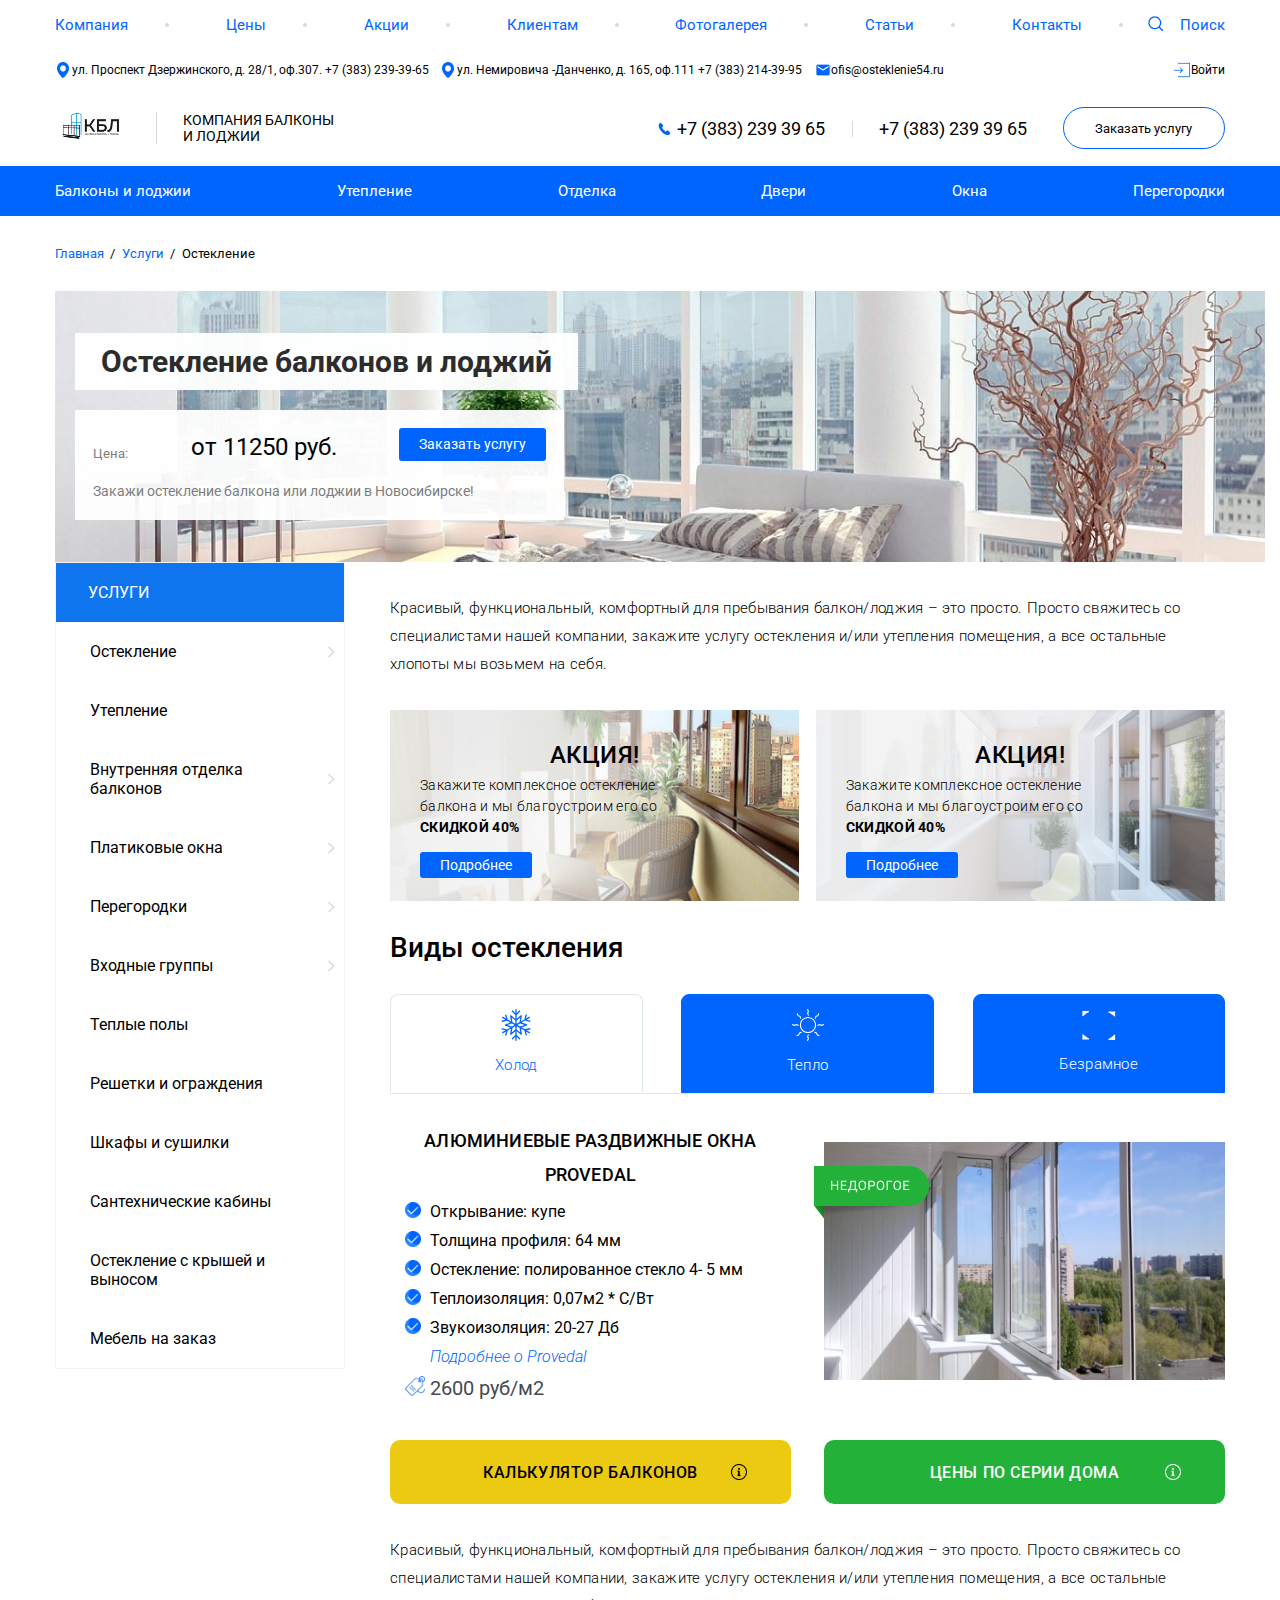
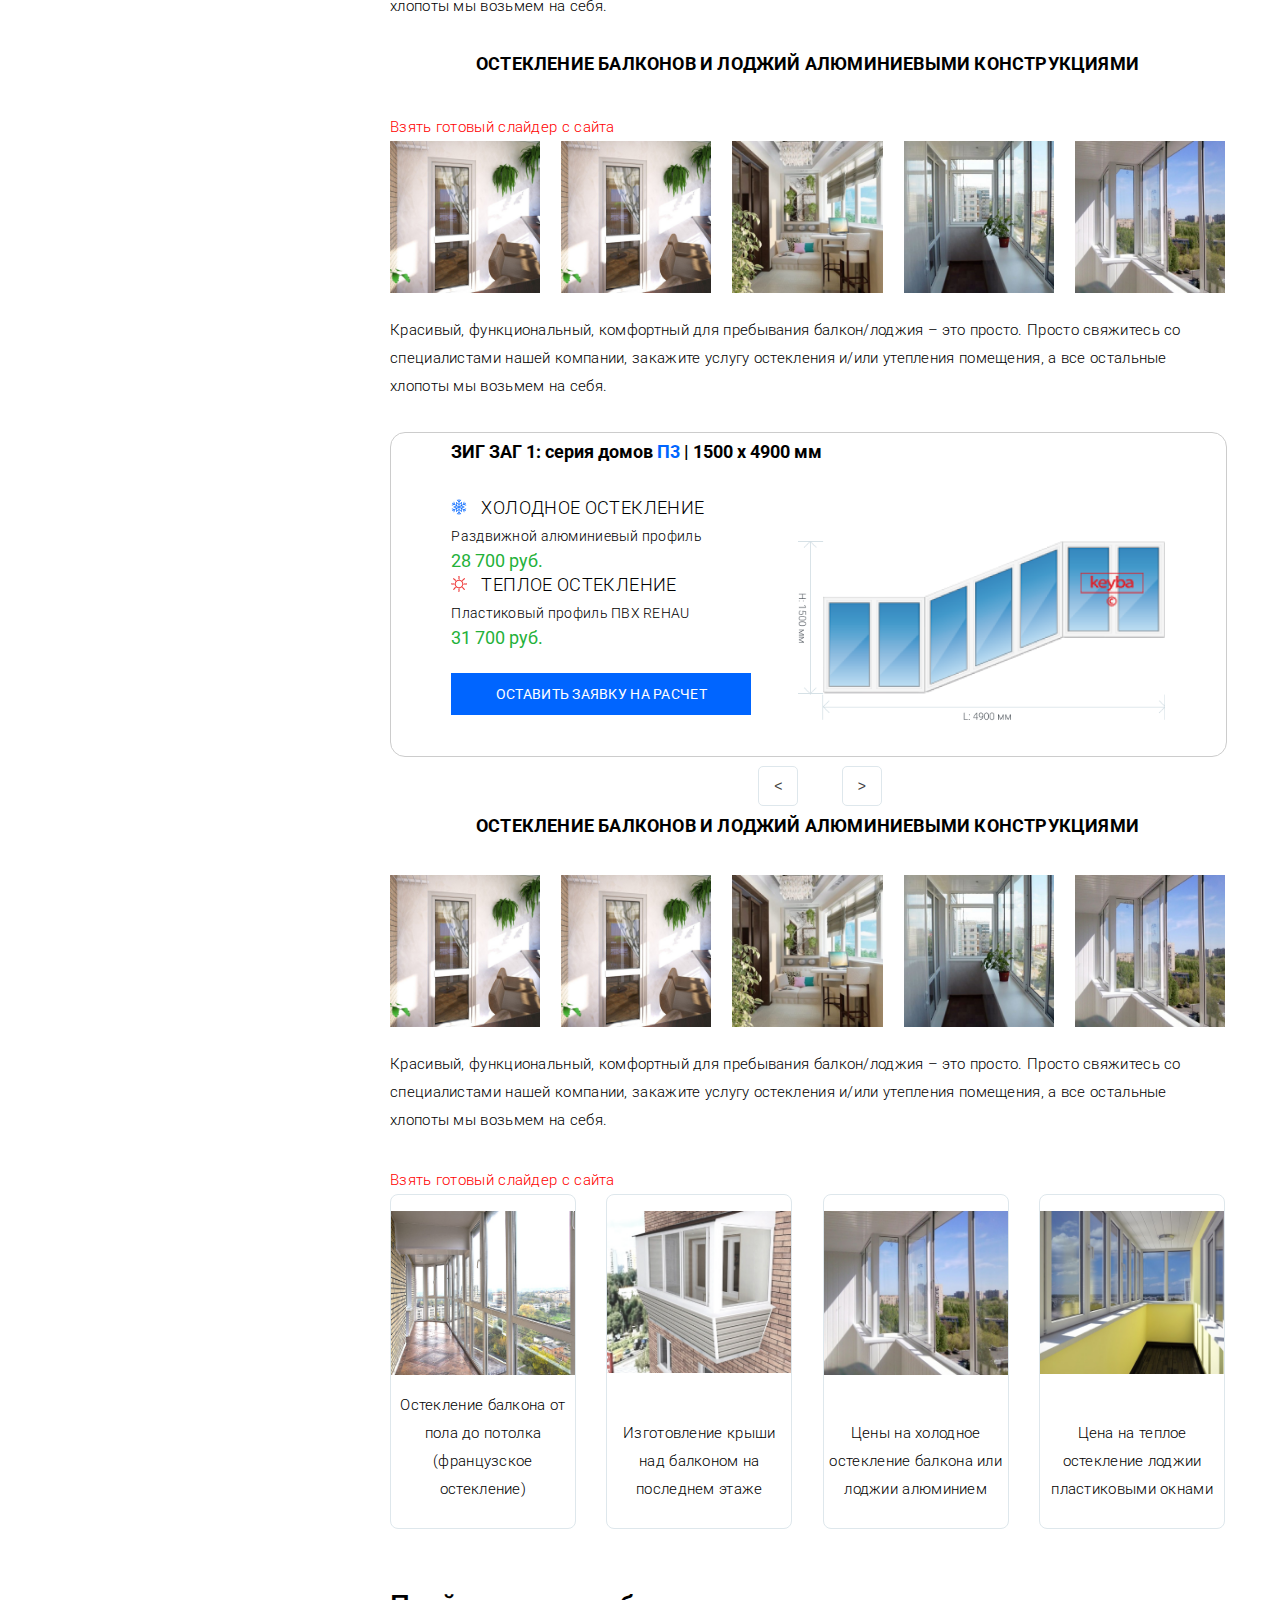
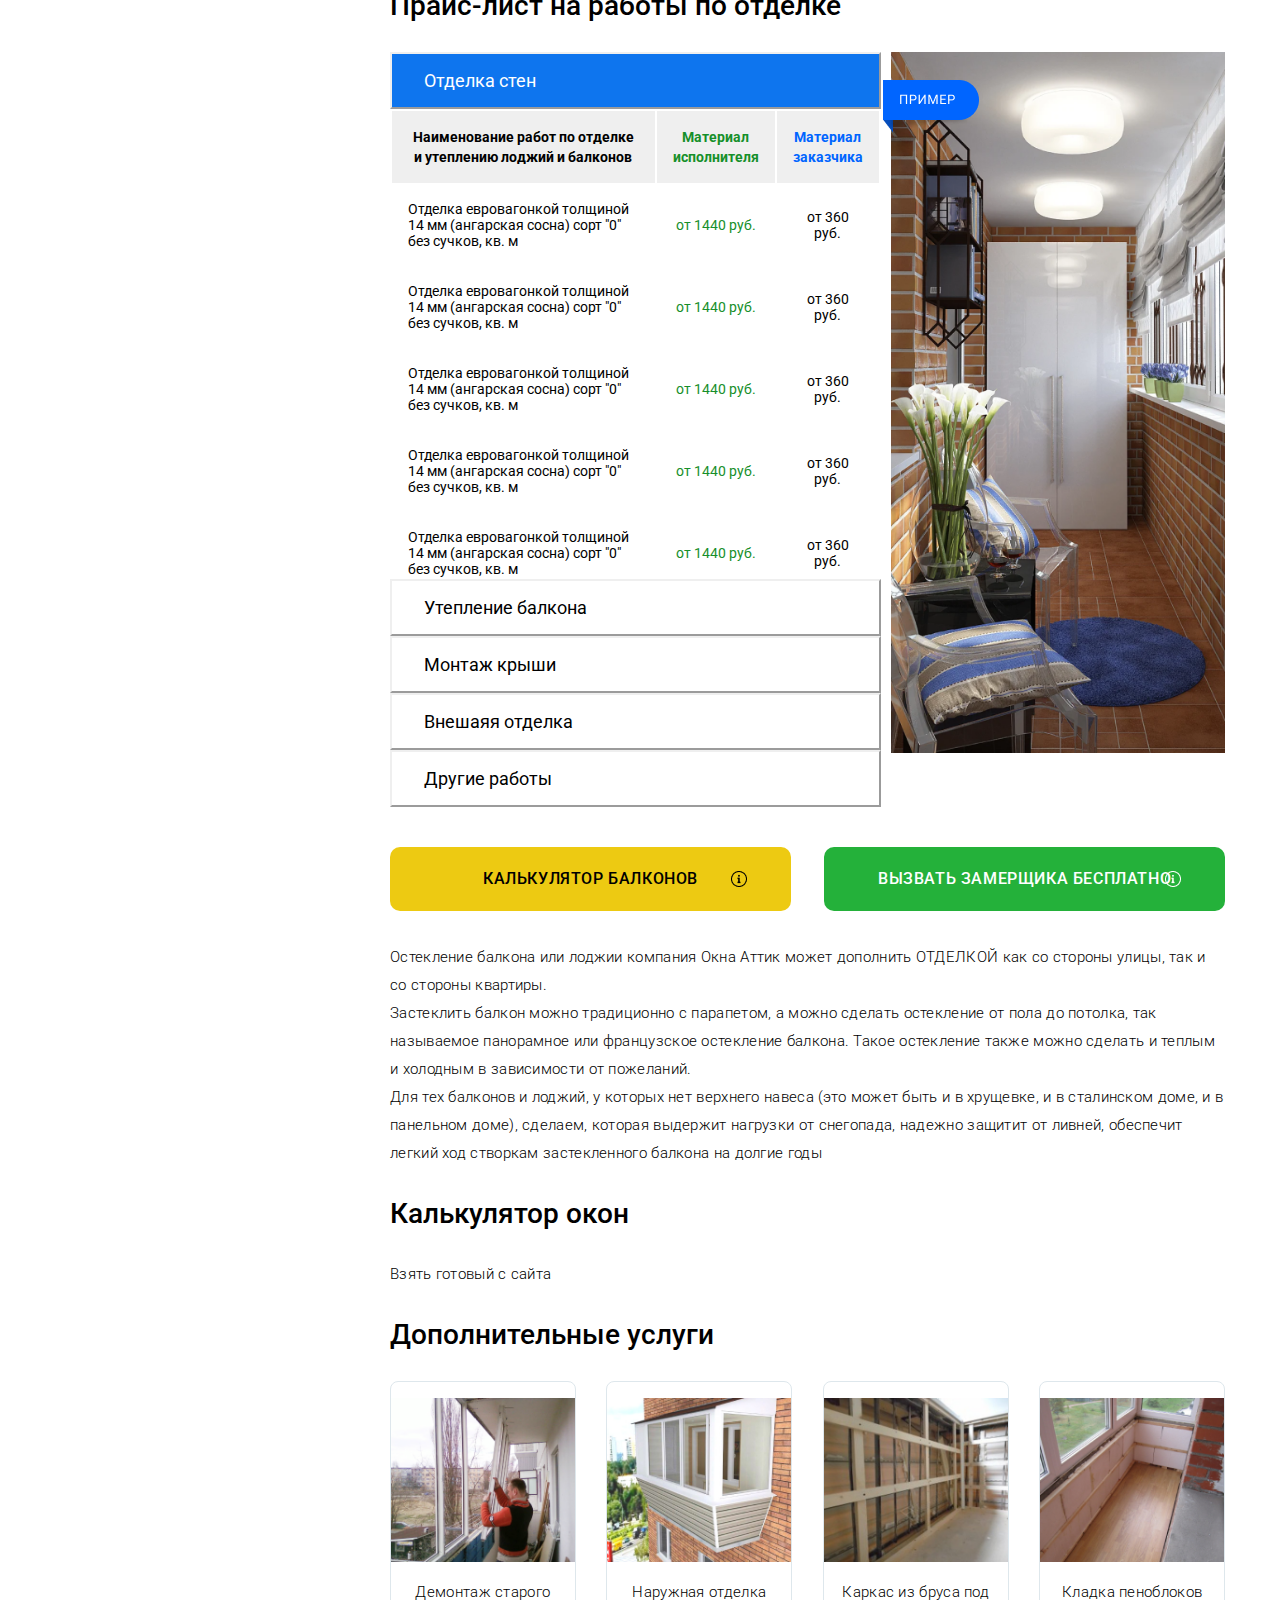
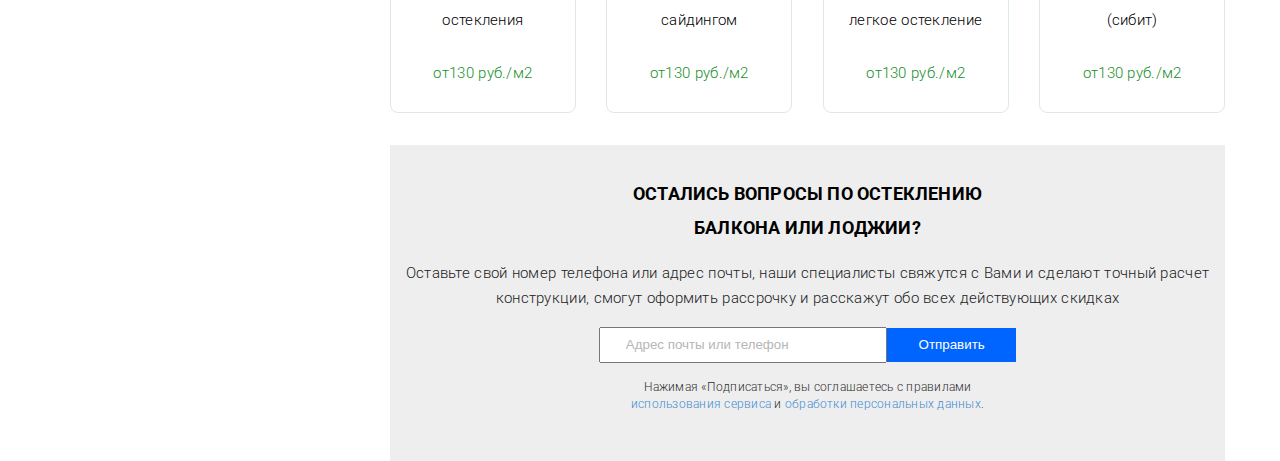
==== commit 2b7f7a72: "Fix #3" ====
--- a/index-new.html
+++ b/index-new.html
@@ -3,8 +3,8 @@
 <head>
     <meta charset="UTF-8">
     <meta name="viewport" content="width=device-width, initial-scale=1, shrink-to-fit=no">
-    <link rel="stylesheet" href="https://stackpath.bootstrapcdn.com/bootstrap/4.1.3/css/bootstrap.min.css" integrity="sha384-MCw98/SFnGE8fJT3GXwEOngsV7Zt27NXFoaoApmYm81iuXoPkFOJwJ8ERdknLPMO" crossorigin="anonymous">
-    <link rel="stylesheet" href="css/style.css">
+    <link rel="stylesheet" href="css/style.css">    
+    
     <title>Услуга</title>
 </head>
 <body>
@@ -274,236 +274,60 @@
                         <img src="img/Rectangle3.png" alt="">
                         <img src="img/Rectangle4.png" alt="">
                     </div>
-                    <p>Красивый, функциональный, комфортный для пребывания балкон/лоджия – это просто. Просто свяжитесь
-                        со специалистами нашей компании, закажите услугу остекления и/или утепления помещения, а все
-                        остальные хлопоты мы возьмем на себя.</p>
-                </div>
-                <!--<div class="carusel-top">
-                    <div id="carouselExampleControls" class="carousel slide" data-ride="carousel">
-                        <div class="carousel-inner">
-                            <div class="carousel-item active">
-                                <h4><span class="bold">Зиг заг 1:</span> серия домов <span class="blue">П3</span> | 1500
-                                    х 4900 мм</h4>
-                                <section class="constructions">
-                                    <div class="constructions-left">
-                                        <div class="cold">
-                                            <p class="top">Холодное остекление</p>
-                                            <p>Раздвижной алюминиевый профиль </p>
-                                            <span>28 700 руб.</span>
-                                        </div>
-                                        <div class="heat">
-                                            <p class="top">Теплое остекление</p>
-                                            <p>Пластиковый профиль ПВХ REHAU</p>
-                                            <span>31 700 руб.</span>
-                                        </div>
-                                        <a href="#" class="btn">оставить заявку на расчет</a>
-                                    </div>
-                                    <div class="constructions-right">
-                                        <img src="img/%D1%84%D0%BE%D1%82%D0%BE%20%D1%81%20%D1%80%D0%B0%D0%B7%D0%BC%D0%B5%D1%80%D0%B0%D0%BC%D0%B8.png"
-                                             alt="">
-                                    </div>
-                                </section>
-                            </div>
-                            <div class="carousel-item">
-                                <h4><span class="bold">Зиг заг 1:</span> серия домов <span class="blue">П3</span> | 1500
-                                    х 4900 мм</h4>
-                                <section class="constructions">
-                                    <div class="constructions-left">
-                                        <div class="cold">
-                                            <p class="top">Холодное остекление</p>
-                                            <p>Раздвижной алюминиевый профиль </p>
-                                            <span>28 700 руб.</span>
-                                        </div>
-                                        <div class="heat">
-                                            <p class="top">Теплое остекление</p>
-                                            <p>Пластиковый профиль ПВХ REHAU</p>
-                                            <span>31 700 руб.</span>
-                                        </div>
-                                        <a href="#" class="btn">оставить заявку на расчет</a>
-                                    </div>
-                                    <div class="constructions-right">
-                                        <img src="img/%D1%84%D0%BE%D1%82%D0%BE%20%D1%81%20%D1%80%D0%B0%D0%B7%D0%BC%D0%B5%D1%80%D0%B0%D0%BC%D0%B8.png"
-                                             alt="">
-                                    </div>
-                                </section>
-                            </div>
-
-                        </div>
-                        <div class="container-link">
-                            <a class="carousel-control-prev" href="#carouselExampleControls" role="button"
-                               data-slide="prev">
-                                <span class="carousel-control-prev-icon" aria-hidden="true"></span>
-                                <span class="sr-only">Previous</span>
-                            </a>
-                            <a class="carousel-control-next" href="#carouselExampleControls" role="button"
-                               data-slide="next">
-                                <span class="carousel-control-next-icon" aria-hidden="true"></span>
-                                <span class="sr-only">Next</span>
-                            </a>
-                        </div>
-                    </div>
-                </div>-->      
-				  <div id="carousel" class="carousel">
-					<button class="arrow prev"><</button>
+                    <p>Красивый, функциональный, комфортный для пребывания балкон/лоджия – это просто. Просто свяжитесь со специалистами нашей компании, закажите услугу остекления и/или утепления помещения, а все остальные хлопоты мы возьмем на себя.</p>
+                </div>    
+				<div id="carousel-1" class="carousel-1">
+					<button class="arrow prev">&#60;</button>
 					<div class="gallery">
-					  <ul class="images">
-						<li>
-							<h4><span class="bold">Зиг заг 1:</span> серия домов <span class="blue">П3</span> | 1500 х 4900 мм</h4>
-							<section class="constructions">
-								<div class="constructions-left">
-									<div class="cold">
-										<p class="top">Холодное остекление</p>
-										<p>Раздвижной алюминиевый профиль </p>
-										<span>28 700 руб.</span>
+						<ul class="images">
+							<li>
+								<h4><span class="bold">Зиг заг 1:</span> серия домов <span class="blue">П3</span> | 1500 х 4900 мм</h4>
+								<section class="constructions">
+									<div class="constructions-left">
+										<div class="cold">
+											<p class="top">Холодное остекление</p>
+											<p>Раздвижной алюминиевый профиль </p>
+											<span>28 700 руб.</span>
+										</div>
+										<div class="heat">
+											<p class="top">Теплое остекление</p>
+											<p>Пластиковый профиль ПВХ REHAU</p>
+											<span>31 700 руб.</span>
+										</div>
+										<a href="#" class="btn">оставить заявку на расчет</a>
 									</div>
-									<div class="heat">
-										<p class="top">Теплое остекление</p>
-										<p>Пластиковый профиль ПВХ REHAU</p>
-										<span>31 700 руб.</span>
+									<div class="constructions-right">
+										<img src="img/%D1%84%D0%BE%D1%82%D0%BE%20%D1%81%20%D1%80%D0%B0%D0%B7%D0%BC%D0%B5%D1%80%D0%B0%D0%BC%D0%B8.png" alt="">
 									</div>
-									<a href="#" class="btn">оставить заявку на расчет</a>
-								</div>
-								<div class="constructions-right">
-									<img src="img/%D1%84%D0%BE%D1%82%D0%BE%20%D1%81%20%D1%80%D0%B0%D0%B7%D0%BC%D0%B5%D1%80%D0%B0%D0%BC%D0%B8.png" alt="">
-								</div>
-							</section>
-						</li>
-						<li>
-							<h4><span class="bold">Зиг заг 1:</span> серия домов <span class="blue">П3</span> | 1500 х 4900 мм</h4>
-							<section class="constructions">
-								<div class="constructions-left">
-									<div class="cold">
-										<p class="top">Холодное остекление</p>
-										<p>Раздвижной алюминиевый профиль </p>
-										<span>28 700 руб.</span>
+								</section>
+							</li>
+							<li>
+								<h4><span class="bold">Зиг заг 1:</span> серия домов <span class="blue">П3</span> | 1500 х 4900 мм</h4>
+								<section class="constructions">
+									<div class="constructions-left">
+										<div class="cold">
+											<p class="top">Холодное остекление</p>
+											<p>Раздвижной алюминиевый профиль </p>
+											<span>28 700 руб.</span>
+										</div>
+										<div class="heat">
+											<p class="top">Теплое остекление</p>
+											<p>Пластиковый профиль ПВХ REHAU</p>
+											<span>31 700 руб.</span>
+										</div>
+										<a href="#" class="btn">оставить заявку на расчет</a>
 									</div>
-									<div class="heat">
-										<p class="top">Теплое остекление</p>
-										<p>Пластиковый профиль ПВХ REHAU</p>
-										<span>31 700 руб.</span>
+									<div class="constructions-right">
+										<img src="img/%D1%84%D0%BE%D1%82%D0%BE%20%D1%81%20%D1%80%D0%B0%D0%B7%D0%BC%D0%B5%D1%80%D0%B0%D0%BC%D0%B8.png" alt="">
 									</div>
-									<a href="#" class="btn">оставить заявку на расчет</a>
-								</div>
-								<div class="constructions-right">
-									<img src="img/%D1%84%D0%BE%D1%82%D0%BE%20%D1%81%20%D1%80%D0%B0%D0%B7%D0%BC%D0%B5%D1%80%D0%B0%D0%BC%D0%B8.png" alt="">
-								</div>
-							</section>
-						</li>
-					  </ul>
+								</section>
+							</li>
+						</ul>
 					</div>
-					<button class="arrow next">></button>
-				  </div>
-				<style>
-				body {
-  padding: 10px;
-}
-
-.carousel {
-  position: relative;
-  width: 100%;
-  padding: 10px 40px;
-  border: 1px solid #CCC;
-  border-radius: 15px;
-}
-
-.carousel img {
-  /* по умолчанию inline, в ряде браузеров это даст лишнее пространство вокруг элементов */
-
-  display: block;
-}
-
-.arrow {
-  position: absolute;
-  bottom: -50px;
-  padding: 0;
-  background: #fff;
-  border-radius: 5px;
-  border: 1px solid #DEE7EC;
-  font-size: 14px;
-  line-height: 24px;
-  color: #444;
-  display: block;
-	width: 40px;
-	height: 40px;
-}
-
-.arrow:focus {
-  outline: none;
-}
-
-.arrow:hover {
-  background: #DEE7EC;
-  cursor: pointer;
-}
-
-.prev {
-  left: 44%;
-}
-
-.next {
-  right: 44%;
-}
-
-.gallery {
-  width: 714px;
-  overflow: hidden;
-}
-
-.gallery ul {
-  height: 306px;
-  width: 9999px;
-  margin: 0;
-  padding: 0;
-  list-style: none;
-  transition: margin-left 250ms;
-  /* remove white-space between inline-block'ed li */
-  /* http://davidwalsh.name/remove-whitespace-inline-block */
-
-  font-size: 0;
-}
-
-.gallery li {
-  display: inline-block;
-}
-				</style>
-				  <script>
-					 /* этот код помечает картинки, для удобства разработки */
-					var lis = document.getElementsByTagName('li');
-					for (var i = 0; i < lis.length; i++) {
-					  lis[i].style.position = 'relative';
-					  var span = document.createElement('span');
-					  // обычно лучше использовать CSS-классы,
-					  // но этот код - для удобства разработки, так что не будем трогать стили
-					  lis[i].appendChild(span);
-					}
-
-					/* конфигурация */
-					var width = 750; // ширина изображения
-					var count = 1; // количество изображений
-
-					var carousel = document.getElementById('carousel');
-					var list = carousel.querySelector('ul');
-					var listElems = carousel.querySelectorAll('li');
-
-					var position = 0; // текущий сдвиг влево
-
-					carousel.querySelector('.prev').onclick = function() {
-					  // сдвиг влево
-					  // последнее передвижение влево может быть не на 3, а на 2 или 1 элемент
-					  position = Math.min(position + width * count, 0)
-					  list.style.marginLeft = position + 'px';
-					};
-
-					carousel.querySelector('.next').onclick = function() {
-					  // сдвиг вправо
-					  // последнее передвижение вправо может быть не на 3, а на 2 или 1 элемент
-					  position = Math.max(position - width * count, -width * (listElems.length - count));
-					  list.style.marginLeft = position + 'px';
-					};
-				  </script>
+					<button class="arrow next">&#62;</button>
+				</div>              
                 <div class="examples">
                     <h3>Остекление балконов и лоджий алюминиевыми конструкциями</h3>
-                    <p style="color: red">Взять готовый слайдер с сайта</p>
                     <div class="examples-img">
                         <img src="img/Rectangle1.png" alt="">
                         <img src="img/Rectangle1.png" alt="">
@@ -516,7 +340,7 @@
                         остальные хлопоты мы возьмем на себя.</p>
                 </div>
                 <p style="color: red">Взять готовый слайдер с сайта</p>
-                <div class="services">                                      
+                <div class="services">
                     <a href="#" class="card">
                         <img src="img/Rectangle5.png" alt="">
                         <p>Остекление балкона от пола до потолка (французское остекление)</p>
@@ -536,16 +360,19 @@
                 </div>
                 <h2>Прайс-лист на работы по отделке</h2>
                 <div class="price-list">
-                    <div class="accordion" id="accordionExample">
-                        <div class="card">
-                            <div class="card-header" id="headingOne">
-                                <button class="btn btn-link" type="button" data-toggle="collapse"
-                                        data-target="#collapseOne" aria-expanded="true" aria-controls="collapseOne">
-                                    Отделка стен
-                                </button>
-                            </div>
-                            <div id="collapseOne" class="collapse show" aria-labelledby="headingOne"
-                                 data-parent="#accordionExample">
+                    <div class="accordion">
+                        <input name="accordion" type="radio" class="accordion-radio" id="radio-1" checked>
+                        <input name="accordion" type="radio" class="accordion-radio" id="radio-2">
+                        <input name="accordion" type="radio" class="accordion-radio" id="radio-3">
+                        <input name="accordion" type="radio" class="accordion-radio" id="radio-4">
+                        <input name="accordion" type="radio" class="accordion-radio" id="radio-5">
+                        <div class="card card-1">
+                            <div class="card-header">
+                                <label class="btn" for="radio-1">
+									Отделка стен
+                          	 	</label>
+                            </div>
+                            <div class="collapse show">
                                 <div class="card-body">
                                     <table class="price-list-table">
                                         <tr>
@@ -604,17 +431,15 @@
                                         </tr>
                                     </table>
                                 </div>
-                            </div>
-                        </div>
-                        <div class="card">
-                            <div class="card-header" id="headingTwo">
-                                <button class="btn btn-link collapsed" type="button" data-toggle="collapse"
-                                        data-target="#collapseTwo" aria-expanded="false" aria-controls="collapseTwo">
-                                    Утепление балкона
-                                </button>
-                            </div>
-                            <div id="collapseTwo" class="collapse" aria-labelledby="headingTwo"
-                                 data-parent="#accordionExample">
+							</div>
+                        </div>                        
+                        <div class="card card-2">
+                            <div class="card-header">
+                                <label class="btn" for="radio-2">
+									Утепление балкона
+								</label>
+                            </div>
+                            <div class="collapse">
                                 <div class="card-body">
                                     <table class="price-list-table">
                                         <tr>
@@ -669,16 +494,13 @@
                                 </div>
                             </div>
                         </div>
-                        <div class="card">
-                            <div class="card-header" id="headingThree">
-                                <button class="btn btn-link collapsed" type="button" data-toggle="collapse"
-                                        data-target="#collapseThree" aria-expanded="false"
-                                        aria-controls="collapseThree">
-                                    Монтаж крыши
-                                </button>
-                            </div>
-                            <div id="collapseThree" class="collapse" aria-labelledby="headingThree"
-                                 data-parent="#accordionExample">
+                        <div class="card card-3">
+                            <div class="card-header">
+                                <label class="btn" for="radio-3">
+									Монтаж крыши
+								</label>
+                            </div>
+                            <div class="collapse">
                                 <div class="card-body">
                                     <table class="price-list-table">
                                         <tr>
@@ -733,15 +555,13 @@
                                 </div>
                             </div>
                         </div>
-                        <div class="card">
-                            <div class="card-header" id="headingFour">
-                                <button class="btn btn-link collapsed" type="button" data-toggle="collapse"
-                                        data-target="#collapseFour" aria-expanded="false" aria-controls="collapseFour">
-                                    Внешаяя отделка
-                                </button>
-                            </div>
-                            <div id="collapseFour" class="collapse" aria-labelledby="heading"
-                                 data-parent="#accordionExample">
+                        <div class="card card-4">
+                            <div class="card-header">
+                                <label class="btn" for="radio-4">
+									Внешаяя отделка
+								</label>
+                            </div>
+                            <div class="collapse">
                                 <div class="card-body">
                                     <table class="price-list-table">
                                         <tr>
@@ -796,15 +616,13 @@
                                 </div>
                             </div>
                         </div>
-                        <div class="card">
-                            <div class="card-header" id="headingFive">
-                                <button class="btn btn-link collapsed" type="button" data-toggle="collapse"
-                                        data-target="#collapseFive" aria-expanded="false" aria-controls="collapseFive">
-                                    Другие работы
-                                </button>
-                            </div>
-                            <div id="collapseFive" class="collapse" aria-labelledby="heading"
-                                 data-parent="#accordionExample">
+                        <div class="card card-5">
+                            <div class="card-header">
+                                <label class="btn" for="radio-5">
+									Другие работы
+								</label>
+                            </div>
+                            <div class="collapse">
                                 <div class="card-body">
                                     <table class="price-list-table">
                                         <tr>
@@ -854,16 +672,17 @@
                                             <td class="green">от 1440 руб.</td>
                                             <td>от 360 руб.</td>
                                         </tr>
+
                                     </table>
                                 </div>
                             </div>
                         </div>
-                    </div>
+                    </div>                    
                     <div class="img-price-list">
                         <img class="background" src="img/image8.png" alt="">
                         <img src="img/%D1%8F%D1%80%D0%BB%D1%8B%D0%BA%20new1.png" alt="" class="icon">
-                    </div>
-                </div>
+                    </div>                
+				</div>
                 <div class="btn-container">
                     <div class="btn-container-left">
                         <a href="#" class="btn calc">калькулятор балконов</a>
@@ -886,131 +705,28 @@
                 <h2>Калькулятор окон</h2>
                 <p>Взять готовый с сайта</p>
                 <h2>Дополнительные услуги</h2>
-                <div class="carusel-bottom">
-                    <div id="carouselExampleControlsBottom" class="carousel slide" data-ride="carousel">
-                        <div class="carousel-inner">
-                            <div class="carousel-item active">
-                                <div class="services">
-                                    <a href="#" class="card">
-                                        <img src="img/Rectangle9.png" alt="">
-                                        <p>Демонтаж старого остекления</p>
-                                        <p class="price">от130 руб./м2</p>
-                                    </a>
-                                    <a href="#" class="card">
-                                        <img src="img/Rectangle10.png" alt="">
-                                        <p>Наружная отделка сайдингом</p>
-                                        <p class="price">от130 руб./м2</p>
-                                    </a>
-                                    <a href="#" class="card">
-                                        <img src="img/Rectangle11.png" alt="">
-                                        <p>Каркас из бруса под легкое остекление</p>
-                                        <p class="price">от130 руб./м2</p>
-                                    </a>
-                                    <a href="#" class="card">
-                                        <img src="img/Rectangle12.png" alt="">
-                                        <p>Кладка пеноблоков (сибит)</p>
-                                        <p class="price">от130 руб./м2</p>
-                                    </a>
-                                </div>
-                            </div>
-                            <div class="carousel-item">
-                                <div class="services">
-                                    <a href="#" class="card">
-                                        <img src="img/Rectangle9.png" alt="">
-                                        <p>Демонтаж старого остекления</p>
-                                        <p class="price">от130 руб./м2</p>
-                                    </a>
-                                    <a href="#" class="card">
-                                        <img src="img/Rectangle10.png" alt="">
-                                        <p>Наружная отделка сайдингом</p>
-                                        <p class="price">от130 руб./м2</p>
-                                    </a>
-                                    <a href="#" class="card">
-                                        <img src="img/Rectangle11.png" alt="">
-                                        <p>Каркас из бруса под легкое остекление</p>
-                                        <p class="price">от130 руб./м2</p>
-                                    </a>
-                                    <a href="#" class="card">
-                                        <img src="img/Rectangle12.png" alt="">
-                                        <p>Кладка пеноблоков (сибит)</p>
-                                        <p class="price">от130 руб./м2</p>
-                                    </a>
-                                </div>
-                            </div>
-
-                        </div>
-                        <div class="container-link">
-                            <a class="carousel-control-prev" href="#carouselExampleControlsBottom" role="button"
-                               data-slide="prev">
-                                <span class="carousel-control-prev-icon" aria-hidden="true"></span>
-                                <span class="sr-only">Previous</span>
-                            </a>
-                            <a class="carousel-control-next" href="#carouselExampleControlsBottom" role="button"
-                               data-slide="next">
-                                <span class="carousel-control-next-icon" aria-hidden="true"></span>
-                                <span class="sr-only">Next</span>
-                            </a>
-                        </div>
-                    </div>
-                </div>
-                <div class="slider-bottom">
-					<div id="carouselExampleIndicators" class="carousel slide" data-ride="carousel">
-					  <ol class="carousel-indicators">
-						<li data-target="#carouselExampleIndicators" data-slide-to="0" class="active"></li>
-						<li data-target="#carouselExampleIndicators" data-slide-to="1"></li>
-						<li data-target="#carouselExampleIndicators" data-slide-to="2"></li>
-					  </ol>
-					  <div class="carousel-inner">
-						<div class="carousel-item active">
-							<div class="img-container">
-								<div class="list-img">
-									<img src="img/Screenshot_1.png" alt="">
-								</div>
-								<div class="list-img">
-									<img src="img/Screenshot_2.png" alt="">
-								</div>
-								<div class="list-img">
-									<img src="img/Screenshot_3.png" alt="">
-								</div>
-							</div>
-						</div>
-						<div class="carousel-item">
-							<div class="img-container">
-								<div class="list-img">
-									<img src="img/Screenshot_4.png" alt="">
-								</div>
-								<div class="list-img">
-									<img src="img/Screenshot_5.png" alt="">
-								</div>
-								<div class="list-img">
-									<img src="img/Screenshot_6.png" alt="">
-								</div>
-							</div>
-						</div>
-						<div class="carousel-item">
-							<div class="img-container">
-								<div class="list-img">
-									<img src="img/Screenshot_7.png" alt="">
-								</div>
-								<div class="list-img">
-									<img src="img/Screenshot_8.png" alt="">
-								</div>
-								<div class="list-img">
-									<img src="img/Screenshot_9.png" alt="">
-								</div>
-							</div>
-						  </div>
-					  </div>
-					  <div class="container-link">
-						  <a class="carousel-control-prev" href="#carouselExampleIndicators" role="button" data-slide="prev">
-							<span class="carousel-control-prev-icon" aria-hidden="true"></span>
-							<span class="sr-only">Previous</span>
-						  </a>
-						  <a class="carousel-control-next" href="#carouselExampleIndicators" role="button" data-slide="next">
-							<span class="carousel-control-next-icon" aria-hidden="true"></span>
-							<span class="sr-only">Next</span>
-						  </a>
-					  </div>
+                <div class="carusel-bottom">                    
+					<div class="services">
+						<a href="#" class="card">
+							<img src="img/Rectangle9.png" alt="">
+							<p>Демонтаж старого остекления</p>
+							<p class="price">от130 руб./м2</p>
+						</a>
+						<a href="#" class="card">
+							<img src="img/Rectangle10.png" alt="">
+							<p>Наружная отделка сайдингом</p>
+							<p class="price">от130 руб./м2</p>
+						</a>
+						<a href="#" class="card">
+							<img src="img/Rectangle11.png" alt="">
+							<p>Каркас из бруса под легкое остекление</p>
+							<p class="price">от130 руб./м2</p>
+						</a>
+						<a href="#" class="card">
+							<img src="img/Rectangle12.png" alt="">
+							<p>Кладка пеноблоков (сибит)</p>
+							<p class="price">от130 руб./м2</p>
+						</a>
 					</div>
                 </div>
                 <div class="feedback">
@@ -1031,8 +747,6 @@
         </div>
     </div>
 </main>
-<script src="https://code.jquery.com/jquery-3.3.1.slim.min.js" integrity="sha384-q8i/X+965DzO0rT7abK41JStQIAqVgRVzpbzo5smXKp4YfRvH+8abtTE1Pi6jizo" crossorigin="anonymous"></script>
-<script src="https://cdnjs.cloudflare.com/ajax/libs/popper.js/1.14.3/umd/popper.min.js" integrity="sha384-ZMP7rVo3mIykV+2+9J3UJ46jBk0WLaUAdn689aCwoqbBJiSnjAK/l8WvCWPIPm49" crossorigin="anonymous"></script>
-<script src="https://stackpath.bootstrapcdn.com/bootstrap/4.1.3/js/bootstrap.min.js" integrity="sha384-ChfqqxuZUCnJSK3+MXmPNIyE6ZbWh2IMqE241rYiqJxyMiZ6OW/JmZQ5stwEULTy" crossorigin="anonymous"></script>
+<script type="text/javascript" src="js/slider.js"></script>
 </body>
 </html>--- a/css/style.css
+++ b/css/style.css
@@ -807,18 +807,112 @@
 .examples-img img {
   width: 18%;
 }
-.carousel {
+.carousel-1 {
   margin-bottom: 5.2rem;
-}
-.carousel h4 {
+  position: relative;
+  width: 98%;
+  padding: 1%;
+  border: 1px solid #CCC;
+  border-radius: 15px;
+}
+.carousel-1 img {
+  display: block;
+}
+.carousel-1 h4 {
   font-size: 1.8rem;
-}
-.carousel h4 .bold {
+  margin-bottom: 3.2rem;
+}
+.carousel-1 h4 .bold {
   font-weight: bold;
   text-transform: uppercase;
 }
-.carousel h4 .blue {
+.carousel-1 h4 .blue {
   color: #0065FF;
+}
+.arrow {
+  position: absolute;
+  bottom: -50px;
+  padding: 0;
+  background: #fff;
+  border-radius: 5px;
+  border: 1px solid #DEE7EC;
+  font-size: 14px;
+  line-height: 24px;
+  color: #444;
+  display: block;
+  width: 40px;
+  height: 40px;
+}
+.arrow:focus {
+  outline: none;
+}
+.arrow:hover {
+  background: #DEE7EC;
+  cursor: pointer;
+}
+.prev {
+  left: 44%;
+}
+.next {
+  left: 54%;
+}
+.gallery {
+  width: 714px;
+  overflow: hidden;
+  margin: 0 auto;
+}
+.gallery ul {
+  height: 306px;
+  width: 9999px;
+  margin: 0;
+  padding: 0;
+  list-style: none;
+  transition: margin-left 250ms;
+  font-size: 0;
+}
+.gallery li {
+  display: inline-block;
+}
+.carousel-2 {
+  margin-bottom: 5.2rem;
+  position: relative;
+  width: 98%;
+  padding: 1%;
+}
+.carousel-2 img {
+  display: block;
+}
+.carousel-2 h4 {
+  font-size: 1.8rem;
+  margin-bottom: 3.2rem;
+}
+.carousel-2 h4 .bold {
+  font-weight: bold;
+  text-transform: uppercase;
+}
+.carousel-2 h4 .blue {
+  color: #0065FF;
+}
+.gallery-2 {
+  width: 714px;
+  overflow: hidden;
+  margin: 0 auto;
+}
+.gallery-2 ul {
+  width: 9999px;
+  margin: 0;
+  padding: 0;
+  list-style: none;
+  transition: margin-left 250ms;
+  font-size: 0;
+}
+.gallery-2 li {
+  display: inline-block;
+  width: 185px;
+}
+.gallery-2 img {
+  width: 85%;
+  height: 100%;
 }
 .carusel-top .carousel-item {
   width: 100%;
@@ -829,6 +923,9 @@
   margin-top: 3.2rem;
   margin-left: 4.9%;
 }
+.carusel-bottom {
+  margin-bottom: 3.2rem;
+}
 .carusel-bottom .carousel-item {
   width: 100%;
   border-radius: 8px;
@@ -850,7 +947,6 @@
 }
 .constructions-left {
   width: 39.65%;
-  margin-left: 4.9%;
   margin-right: 1.6rem;
 }
 .constructions-left .top {
@@ -900,22 +996,6 @@
   background-color: #fff;
   color: #0065FF;
 }
-.slider-bottom .carousel-item {
-  width: 100%;
-}
-.slider-bottom .img-container {
-  display: flex;
-  justify-content: space-between;
-  align-items: center;
-}
-.slider-bottom .list-img {
-  width: 32%;
-  height: 6.5rem;
-}
-.slider-bottom .list-img img {
-  width: 100%;
-  height: 100%;
-}
 .cold .top::after {
   background-image: url(../img/%D1%85%D0%BE%D0%BB%D0%BE%D0%B4.svg);
 }
@@ -1016,6 +1096,7 @@
   display: -webkit-box;
   display: -ms-flexbox;
   display: flex;
+  flex-direction: column;
   -webkit-box-align: center;
   -ms-flex-align: center;
   align-items: center;
@@ -1048,12 +1129,13 @@
 }
 .card {
   width: 98%;
+  position: relative;
 }
 .card .card-body {
   padding: 0;
 }
 .card .collapse {
-  max-height: 53rem;
+  max-height: 0rem;
   overflow-y: scroll;
   /* Track */
   /* Handle */
@@ -1069,24 +1151,43 @@
   border-radius: 5px;
   -webkit-box-shadow: inset 0 0 6px rgba(0, 0, 0, 0.5);
 }
+.accordion-radio {
+  display: none;
+}
+#radio-1:checked ~ .card-1 .card-header .btn,
+#radio-2:checked ~ .card-2 .card-header .btn,
+#radio-3:checked ~ .card-3 .card-header .btn,
+#radio-4:checked ~ .card-4 .card-header .btn,
+#radio-5:checked ~ .card-5 .card-header .btn {
+  background-color: #0E75EE;
+  color: #fff;
+}
+#radio-1:checked ~ .card-1 .collapse,
+#radio-2:checked ~ .card-2 .collapse,
+#radio-3:checked ~ .card-3 .collapse,
+#radio-4:checked ~ .card-4 .collapse,
+#radio-5:checked ~ .card-5 .collapse {
+  max-height: 47rem;
+}
 .card-header {
   padding: 0;
 }
 .card-header .btn {
+  display: block;
+  box-sizing: border-box;
   width: 100%;
   text-decoration: none;
-  color: #000;
   text-align: left;
   font-size: 1.8rem;
   padding-top: 1.6rem;
   padding-bottom: 1.6rem;
   padding-left: 3.2rem;
-  background-color: #0065FF;
-  color: #fff;
-}
-.card-header .collapsed {
   background-color: #fff;
   color: #000;
+  border-width: 2px;
+  border-style: outset;
+  border-color: buttonface;
+  border-image: initial;
 }
 .price-list {
   display: -webkit-box;
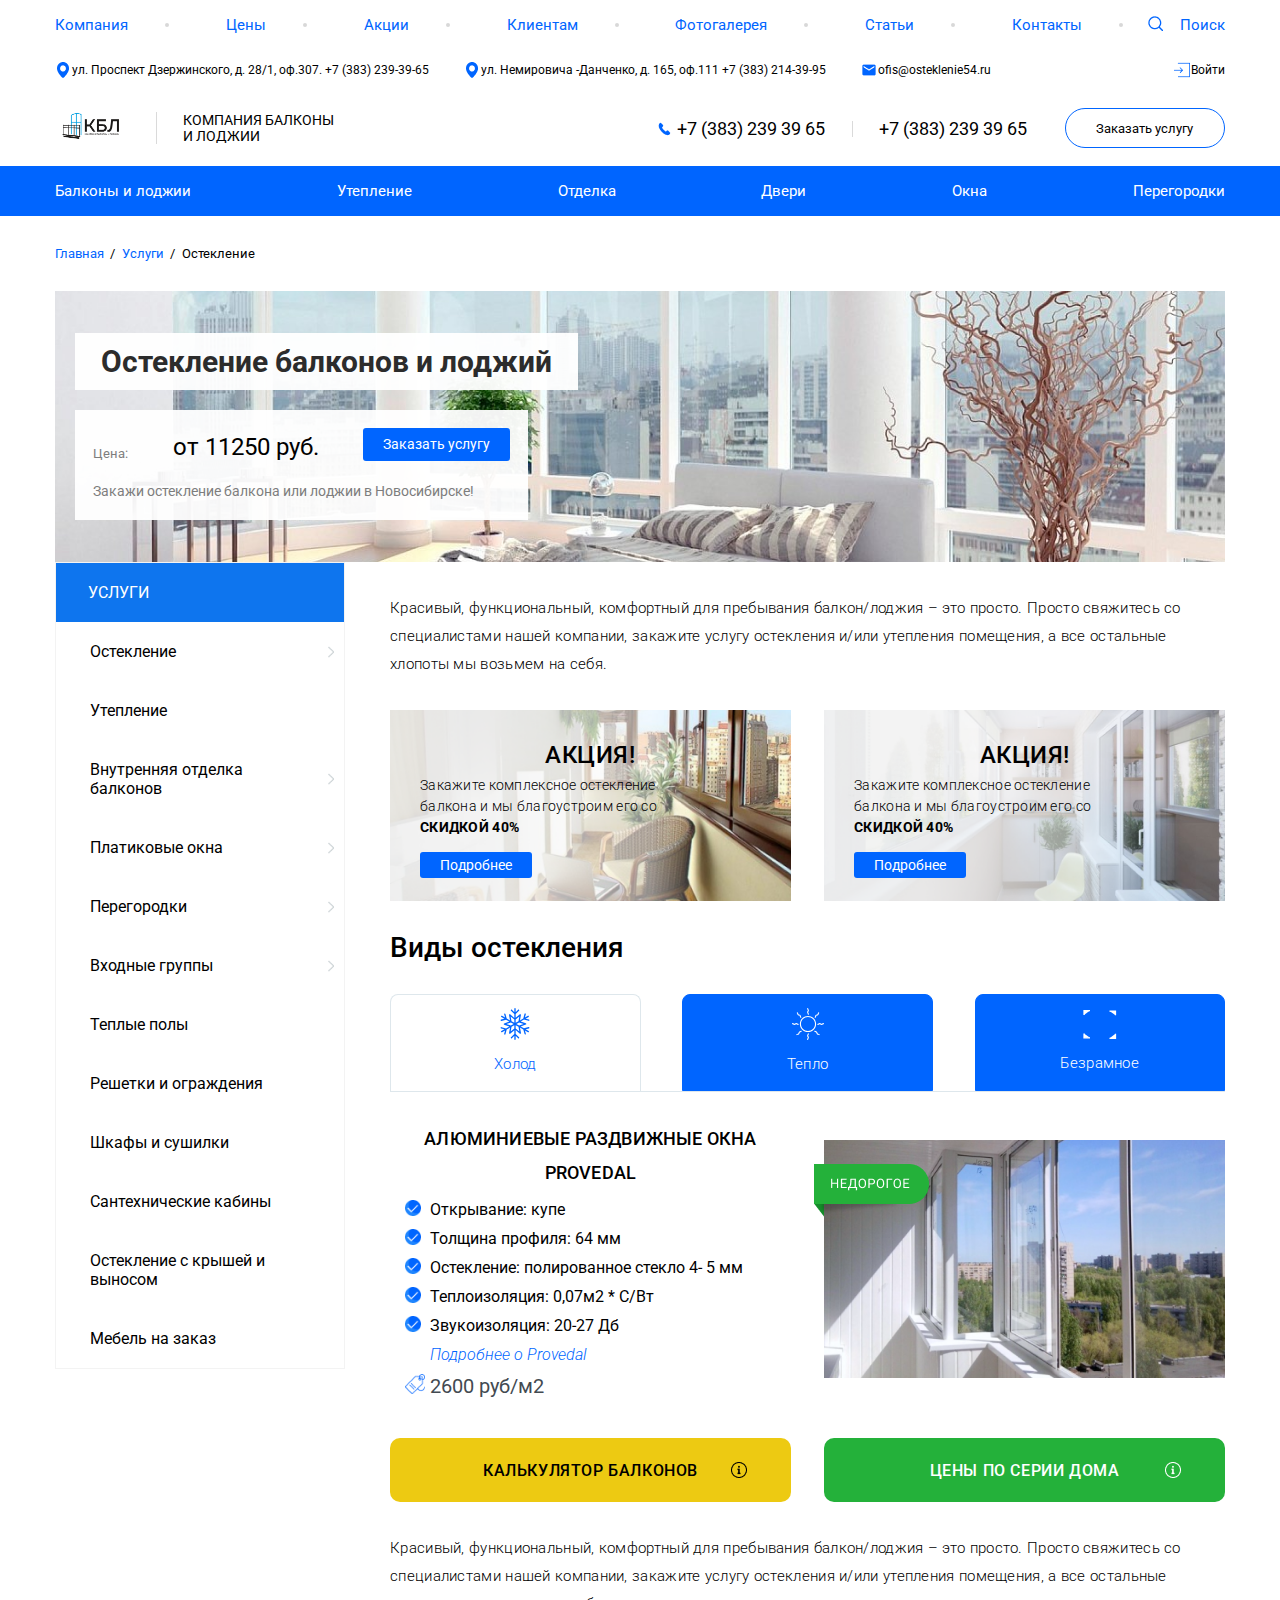
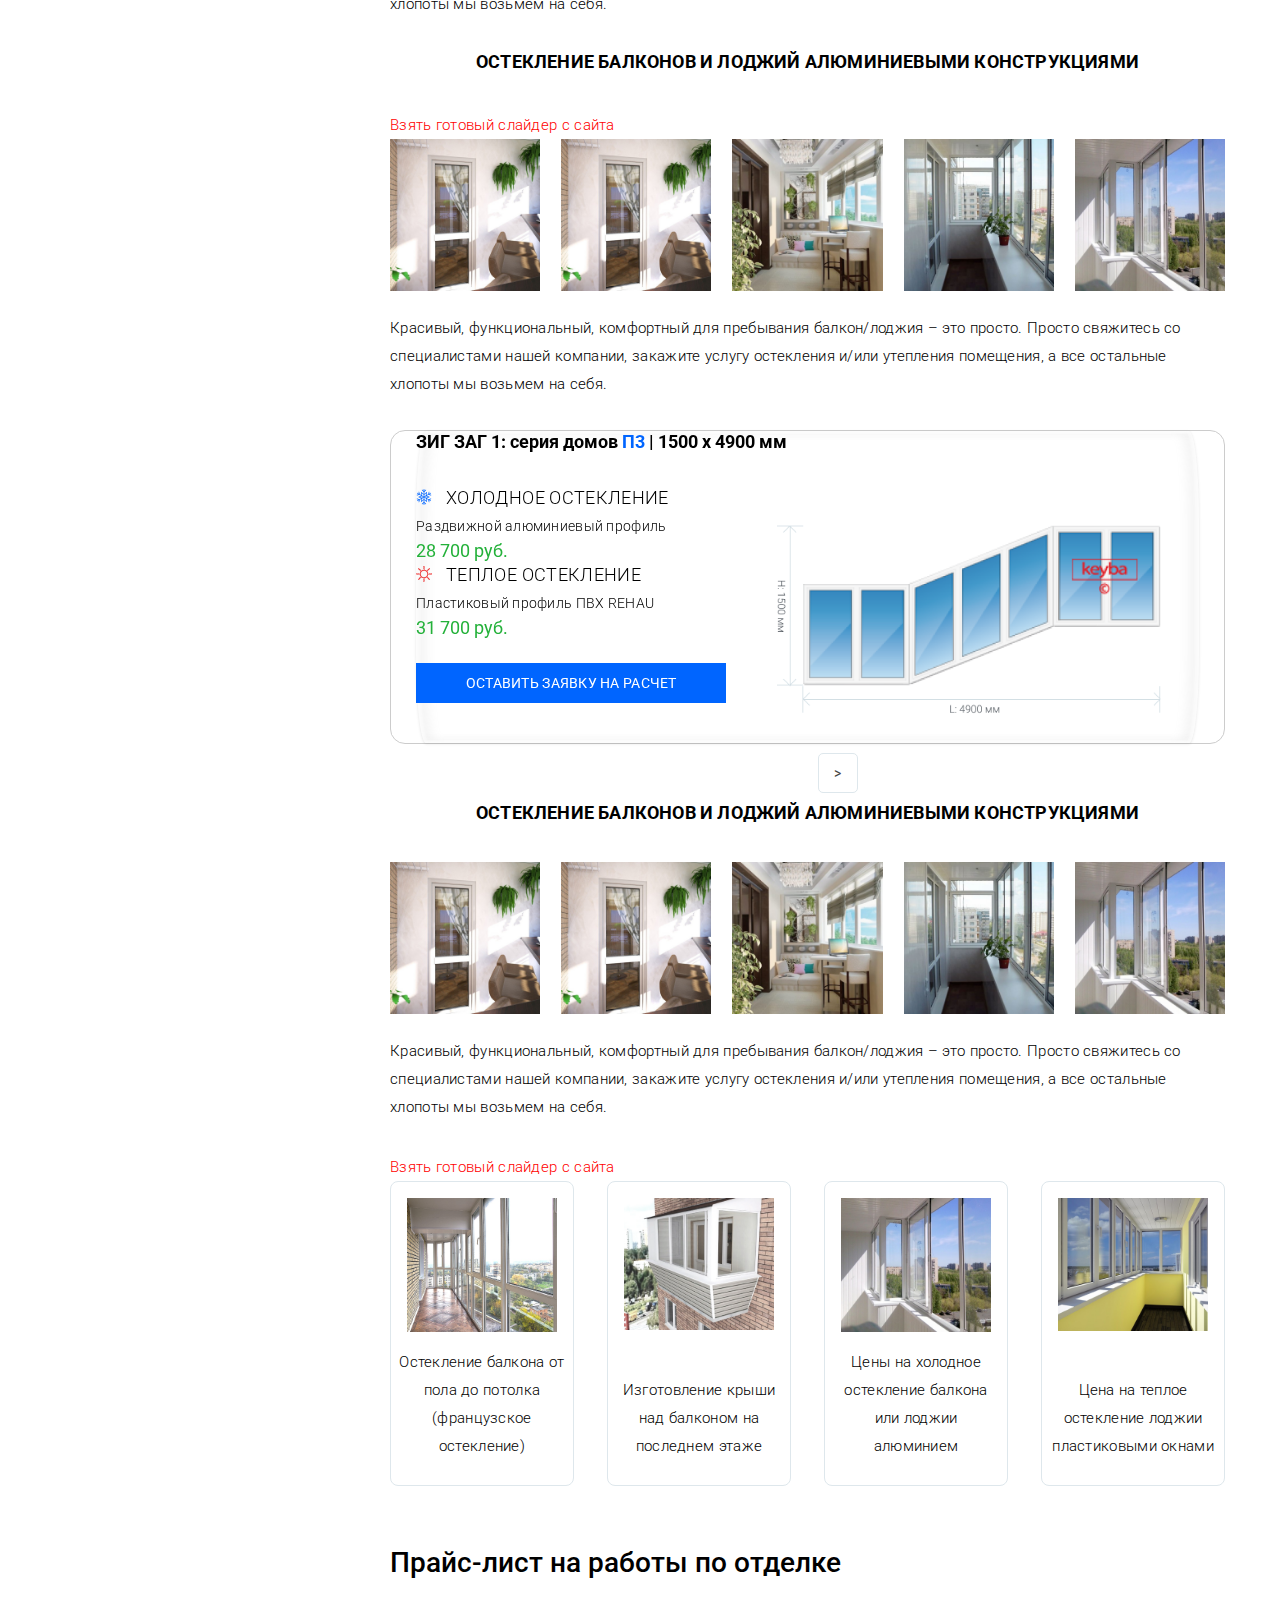
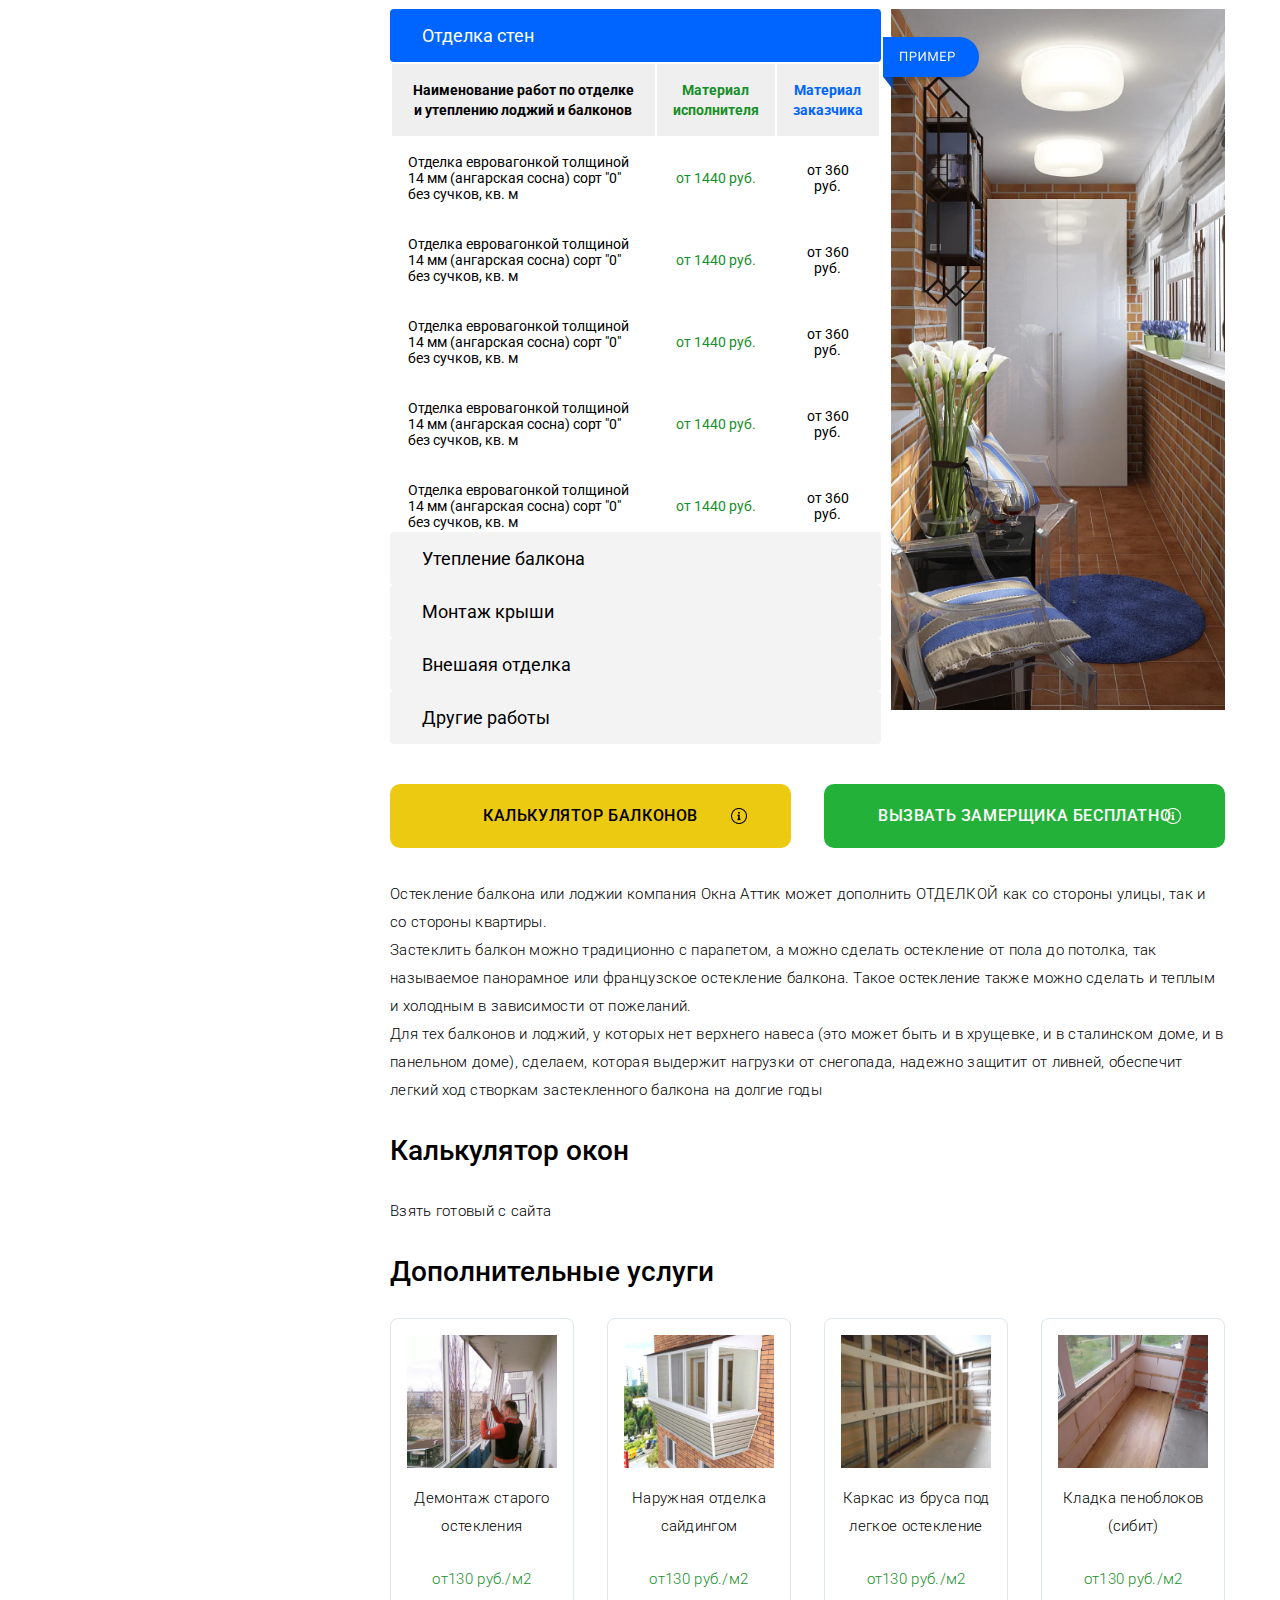
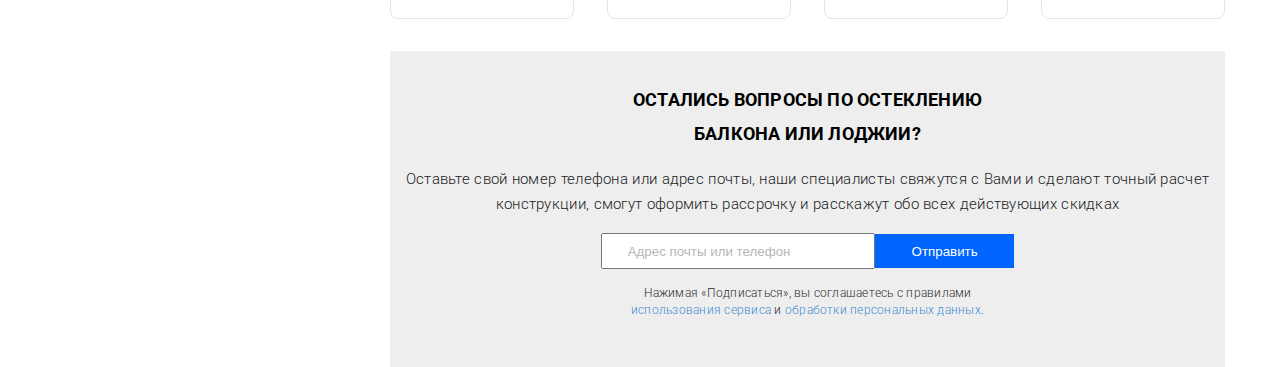
==== commit 8b54d076: "Fix #4" ====
--- a/index-new.html
+++ b/index-new.html
@@ -3,8 +3,12 @@
 <head>
     <meta charset="UTF-8">
     <meta name="viewport" content="width=device-width, initial-scale=1, shrink-to-fit=no">
-    <link rel="stylesheet" href="css/style.css">    
-    
+    <link rel="stylesheet" href="css/demo.css" type="text/css">
+    <link rel="stylesheet" href="css/style.css">        
+    <script
+  src="https://code.jquery.com/jquery-2.2.4.js"
+  integrity="sha256-iT6Q9iMJYuQiMWNd9lDyBUStIq/8PuOW33aOqmvFpqI="
+  crossorigin="anonymous"></script>
     <title>Услуга</title>
 </head>
 <body>
@@ -277,54 +281,50 @@
                     <p>Красивый, функциональный, комфортный для пребывания балкон/лоджия – это просто. Просто свяжитесь со специалистами нашей компании, закажите услугу остекления и/или утепления помещения, а все остальные хлопоты мы возьмем на себя.</p>
                 </div>    
 				<div id="carousel-1" class="carousel-1">
-					<button class="arrow prev">&#60;</button>
-					<div class="gallery">
-						<ul class="images">
-							<li>
-								<h4><span class="bold">Зиг заг 1:</span> серия домов <span class="blue">П3</span> | 1500 х 4900 мм</h4>
-								<section class="constructions">
-									<div class="constructions-left">
-										<div class="cold">
-											<p class="top">Холодное остекление</p>
-											<p>Раздвижной алюминиевый профиль </p>
-											<span>28 700 руб.</span>
-										</div>
-										<div class="heat">
-											<p class="top">Теплое остекление</p>
-											<p>Пластиковый профиль ПВХ REHAU</p>
-											<span>31 700 руб.</span>
-										</div>
-										<a href="#" class="btn">оставить заявку на расчет</a>
+					<ul id="carousel" class="elastislide-list">
+						<li>
+							<h4><span class="bold">Зиг заг 1:</span> серия домов <span class="blue">П3</span> | 1500 х 4900 мм</h4>
+							<section class="constructions">
+								<div class="constructions-left">
+									<div class="cold">
+										<p class="top">Холодное остекление</p>
+										<p>Раздвижной алюминиевый профиль </p>
+										<span>28 700 руб.</span>
 									</div>
-									<div class="constructions-right">
-										<img src="img/%D1%84%D0%BE%D1%82%D0%BE%20%D1%81%20%D1%80%D0%B0%D0%B7%D0%BC%D0%B5%D1%80%D0%B0%D0%BC%D0%B8.png" alt="">
+									<div class="heat">
+										<p class="top">Теплое остекление</p>
+										<p>Пластиковый профиль ПВХ REHAU</p>
+										<span>31 700 руб.</span>
 									</div>
-								</section>
-							</li>
-							<li>
-								<h4><span class="bold">Зиг заг 1:</span> серия домов <span class="blue">П3</span> | 1500 х 4900 мм</h4>
-								<section class="constructions">
-									<div class="constructions-left">
-										<div class="cold">
-											<p class="top">Холодное остекление</p>
-											<p>Раздвижной алюминиевый профиль </p>
-											<span>28 700 руб.</span>
-										</div>
-										<div class="heat">
-											<p class="top">Теплое остекление</p>
-											<p>Пластиковый профиль ПВХ REHAU</p>
-											<span>31 700 руб.</span>
-										</div>
-										<a href="#" class="btn">оставить заявку на расчет</a>
+									<a href="#" class="btn">оставить заявку на расчет</a>
+								</div>
+								<div class="constructions-right">
+									<img src="img/%D1%84%D0%BE%D1%82%D0%BE%20%D1%81%20%D1%80%D0%B0%D0%B7%D0%BC%D0%B5%D1%80%D0%B0%D0%BC%D0%B8.png" alt="">
+								</div>
+							</section>
+						</li>
+						<li>
+							<h4><span class="bold">Зиг заг 1:</span> серия домов <span class="blue">П3</span> | 1500 х 4900 мм</h4>
+							<section class="constructions">
+								<div class="constructions-left">
+									<div class="cold">
+										<p class="top">Холодное остекление</p>
+										<p>Раздвижной алюминиевый профиль </p>
+										<span>28 700 руб.</span>
 									</div>
-									<div class="constructions-right">
-										<img src="img/%D1%84%D0%BE%D1%82%D0%BE%20%D1%81%20%D1%80%D0%B0%D0%B7%D0%BC%D0%B5%D1%80%D0%B0%D0%BC%D0%B8.png" alt="">
+									<div class="heat">
+										<p class="top">Теплое остекление</p>
+										<p>Пластиковый профиль ПВХ REHAU</p>
+										<span>31 700 руб.</span>
 									</div>
-								</section>
-							</li>
-						</ul>
-					</div>
-					<button class="arrow next">&#62;</button>
+									<a href="#" class="btn">оставить заявку на расчет</a>
+								</div>
+								<div class="constructions-right">
+									<img src="img/%D1%84%D0%BE%D1%82%D0%BE%20%D1%81%20%D1%80%D0%B0%D0%B7%D0%BC%D0%B5%D1%80%D0%B0%D0%BC%D0%B8.png" alt="">
+								</div>
+							</section>
+						</li>
+					</ul>
 				</div>              
                 <div class="examples">
                     <h3>Остекление балконов и лоджий алюминиевыми конструкциями</h3>
@@ -748,5 +748,17 @@
     </div>
 </main>
 <script type="text/javascript" src="js/slider.js"></script>
+<script type="text/javascript" src="js/jquery 1.8.2.js"></script>
+<script type="text/javascript" src="js/modern.custom.js"></script>
+<script type="text/javascript" src="js/jquery.elastislide.js"></script>
+<script type="text/javascript">			
+	$( '#carousel' ).elastislide( {
+	    easing : 'ease-in-out',
+		orientation : 'horizontal',
+	    speed : 500,
+		minItems : 5,
+		start : 0,
+	} );			
+</script>
 </body>
 </html>--- a/css/demo.css
+++ b/css/demo.css
@@ -0,0 +1,254 @@
+body{
+    background: #fff url(header.png);	
+	overflow-y: scroll;
+	overflow-x: hidden;
+}
+
+/* Demo navigation Style */
+.codrops-demos{
+    text-align:center;
+	display: block;
+	line-height: 30px;
+	padding: 5px 0px;
+	margin-top:100px;
+}
+.codrops-demos a{
+    text-decoration:none;
+    display: inline-block;
+	margin: 0px 4px;
+	padding: 0px 6px;
+	color: #aaa;
+	line-height: 20px;	
+	font-size: 13px;
+	text-shadow: 1px 1px 1px #fff;
+	border: 1px solid #fff;
+	background: #ffffff; /* Old browsers */
+	background: -moz-linear-gradient(top, #ffffff 0%, #f6f6f6 47%, #ededed 100%); /* FF3.6+ */
+	background: -webkit-gradient(linear, left top, left bottom, color-stop(0%,#ffffff), color-stop(47%,#f6f6f6), color-stop(100%,#ededed)); /* Chrome,Safari4+ */
+	background: -webkit-linear-gradient(top, #ffffff 0%,#f6f6f6 47%,#ededed 100%); /* Chrome10+,Safari5.1+ */
+	background: -o-linear-gradient(top, #ffffff 0%,#f6f6f6 47%,#ededed 100%); /* Opera 11.10+ */
+	background: -ms-linear-gradient(top, #ffffff 0%,#f6f6f6 47%,#ededed 100%); /* IE10+ */
+	background: linear-gradient(top, #ffffff 0%,#f6f6f6 47%,#ededed 100%); /* W3C */
+	filter: progid:DXImageTransform.Microsoft.gradient( startColorstr='#ffffff', endColorstr='#ededed',GradientType=0 ); /* IE6-9 */
+	box-shadow: 0 1px 1px rgba(0, 0, 0, 0.1);
+}
+.codrops-demos a:hover{
+	color: #00ccff;
+	background: #fff;
+}
+.codrops-demos a:active{
+	background: #fff;
+}
+.codrops-demos a.current-demo,
+.codrops-demos a.current-demo:hover{
+	background: #f0f0f0;
+	border-color: #d9d9d9;
+	color: #00ccff;
+	box-shadow: 0 1px 1px rgba(255,255,255,0.7);
+	filter: progid:DXImageTransform.Microsoft.gradient( startColorstr='#f6f6f6', endColorstr='#f6f6f6',GradientType=0 ); /* IE6-9 */
+}
+
+/* Demo footer Style */
+.footer{
+	position:absolute;
+	width:100%;
+	height:25px;
+	line-height:24px;
+	top:0;
+	font-size:13px;
+	opacity:0.9;
+	text-transform:uppercase;
+	font-family: 'PT Sans Narrow', Arial, sans-serif;
+	z-index:4;
+	border-bottom: 1px solid white;
+	background: #ffffff; /* Old browsers */
+	background: -moz-linear-gradient(top, #ffffff 0%, #f6f6f6 47%, #ededed 100%); /* FF3.6+ */
+	background: -webkit-gradient(linear, left top, left bottom, color-stop(0%,#ffffff), color-stop(47%,#f6f6f6), color-stop(100%,#ededed)); /* Chrome,Safari4+ */
+	background: -webkit-linear-gradient(top, #ffffff 0%,#f6f6f6 47%,#ededed 100%); /* Chrome10+,Safari5.1+ */
+	background: -o-linear-gradient(top, #ffffff 0%,#f6f6f6 47%,#ededed 100%); /* Opera 11.10+ */
+	background: -ms-linear-gradient(top, #ffffff 0%,#f6f6f6 47%,#ededed 100%); /* IE10+ */
+	background: linear-gradient(top, #ffffff 0%,#f6f6f6 47%,#ededed 100%); /* W3C */
+	filter: progid:DXImageTransform.Microsoft.gradient( startColorstr='#ffffff', endColorstr='#ededed',GradientType=0 ); /* IE6-9 */
+	box-shadow: 0 1px 1px rgba(0, 0, 0, 0.1);
+}
+.footer a{
+	padding:5px 10px;
+	letter-spacing:1px;
+	text-shadow:0px 1px 1px #000;
+	color:#fff;
+	text-align:right;
+	text-decoration:none;
+}
+.footer a:hover{
+	color:#00ccff;
+	text-shadow:0px 1px 1px #0F6698;
+}
+.footer a span{
+	font-weight:bold;
+}
+.footer span.right_ab{
+	position:absolute;
+	right:4px;
+}
+.elastislide-horizontal {
+    width: 94%;
+	max-width: 1095px;
+	margin: 0px auto;
+	position: relative;
+	border-radius: 10px/90px;
+	box-shadow: 
+		0 1px 3px rgba(0, 0, 0, 0.1), 
+		inset -2px 0 3px 2px rgba(255, 255, 255, 0.6), 
+		inset 2px 0 3px 2px rgba(255, 255, 255, 0.6), 
+		inset -10px 0 10px 1px rgba(155, 155, 155, 0.1), 
+		inset 10px 0 10px 1px rgba(155, 155, 155, 0.1);
+}
+
+.elastislide-wrapper:after {
+	right: 20px;
+	left: auto;
+	-webkit-transform: rotate(3deg);
+	-moz-transform: rotate(3deg);
+	-ms-transform: rotate(3deg);
+	-o-transform: rotate(3deg);
+	transform: rotate(3deg);
+}
+/* Elastislide Style */
+
+.elastislide-list {
+	list-style-type: none;
+	display: none;
+}
+
+.no-js .elastislide-list {
+	display: block;
+}
+
+.elastislide-carousel ul li {
+	min-width: 20px;
+}
+
+.elastislide-wrapper {
+	position: relative;
+	background-color: #fff;
+	min-height: 60px;
+}
+
+.elastislide-wrapper.elastislide-loading {
+	background-image: url(../images/style/loading.gif);
+	background-repeat: no-repeat;
+	background-position: center center;
+}
+
+.elastislide-vertical {
+	padding: 40px 10px;
+}
+
+.elastislide-carousel {
+	overflow: hidden;
+	position: relative;
+}
+
+.elastislide-carousel ul {
+	position: relative;
+	display: flex !important;
+    align-items: center;
+    width: 200%;
+	list-style-type: none;
+	padding: 0;
+	margin: 0;
+	-webkit-backface-visibility: hidden;
+	-webkit-transform: translateX(0px);
+	-moz-transform: translateX(0px);
+	-ms-transform: translateX(0px);
+	-o-transform: translateX(0px);
+	transform: translateX(0px);
+}
+
+.elastislide-horizontal ul {
+	white-space: nowrap;
+	max-height: none !important;
+}
+
+.elastislide-carousel ul li {
+	margin: 0;
+	-webkit-backface-visibility: hidden;
+}
+
+.elastislide-horizontal ul li {
+	height: 100%;
+	display: inline-block;
+	max-width: none !important;
+    max-height: none !important;
+}
+
+.elastislide-vertical ul li {
+	display: block;
+}
+
+.elastislide-carousel ul li a {
+	display: inline-block;
+	width: 100%;
+}
+
+.elastislide-carousel ul li a img {
+	display: block;
+	border: 2px solid white;
+	max-width: 100%;
+}
+
+/* Navigation Arrows */
+
+.elastislide-wrapper nav span {
+	position: absolute;
+	bottom: -50px;
+	padding: 0;
+	background: #fff;
+	border-radius: 5px;
+	border: 1px solid #DEE7EC;
+	font-size: 14px;
+	line-height: 24px;
+	color: #444;
+	display: flex;
+	width: 40px;
+	height: 40px;
+	align-items: center;
+	justify-content: center;
+}
+.elastislide-wrapper nav span:focus {
+	outline: none;
+}
+.elastislide-wrapper nav span:hover {
+	background: #DEE7EC;
+	cursor: pointer;
+}
+
+.elastislide-wrapper nav span:hover {
+	opacity: 1.0
+}
+
+.elastislide-horizontal nav span {
+	bottom: -50px;
+	left: 45%;
+	margin-left: -11px;
+}
+
+.elastislide-vertical nav span {
+	top: 10px;
+	left: 50%;
+	margin-left: -11px;
+	background-position: -17px 5px;
+}
+
+.elastislide-horizontal nav span.elastislide-next {
+	right: 45%;
+	margin-right: -11px;
+	left: auto;
+	background-position: 4px -17px;
+}
+
+.elastislide-vertical nav span.elastislide-next {
+	bottom: 10px;
+	top: auto;
+	background-position: -17px -18px;
+}--- a/css/style.css
+++ b/css/style.css
@@ -2,6 +2,7 @@
 * {
   margin: 0;
   padding: 0;
+  box-sizing: border-box;
 }
 html,
 body {
@@ -39,7 +40,7 @@
   align-items: center;
 }
 .container .header-top-item > li:first-child {
-  width: 76%;
+  width: 80%;
 }
 .top-left {
   display: -webkit-box;
@@ -85,17 +86,17 @@
   align-items: center;
   padding-left: 1.3vw;
   position: relative;
-}
-.header-top-list::after {
-  content: "";
-  position: absolute;
-  width: 1px;
-  height: 100%;
-  background-color: #DEE7EC;
-  right: -8%;
-}
-.header-top-list:last-child::after {
-  content: none;
+  /*&::after {
+		content: "";
+		position: absolute;
+		width: 1px;
+		height: 100%;
+		background-color: #DEE7EC;
+		right: -8%;
+	}
+	&:last-child::after {
+		content: none;
+	}*/
 }
 .list-login::before {
   content: "";
@@ -810,8 +811,6 @@
 .carousel-1 {
   margin-bottom: 5.2rem;
   position: relative;
-  width: 98%;
-  padding: 1%;
   border: 1px solid #CCC;
   border-radius: 15px;
 }
@@ -1141,15 +1140,15 @@
   /* Handle */
 }
 .card .collapse::-webkit-scrollbar {
-  width: 10px;
+  width: 4px;
 }
 .card .collapse::-webkit-scrollbar-track {
-  -webkit-box-shadow: inset 0 0 6px rgba(0, 0, 0, 0.3);
-  border-radius: 5px;
+  background: #E9F3F9;
+  border-radius: 10px;
 }
 .card .collapse::-webkit-scrollbar-thumb {
-  border-radius: 5px;
-  -webkit-box-shadow: inset 0 0 6px rgba(0, 0, 0, 0.5);
+  border-radius: 10px;
+  background: linear-gradient(0deg, #d1dde3, #d1dde3), #dee7ec;
 }
 .accordion-radio {
   display: none;
@@ -1159,7 +1158,7 @@
 #radio-3:checked ~ .card-3 .card-header .btn,
 #radio-4:checked ~ .card-4 .card-header .btn,
 #radio-5:checked ~ .card-5 .card-header .btn {
-  background-color: #0E75EE;
+  background-color: #0065FF;
   color: #fff;
 }
 #radio-1:checked ~ .card-1 .collapse,
@@ -1182,12 +1181,10 @@
   padding-top: 1.6rem;
   padding-bottom: 1.6rem;
   padding-left: 3.2rem;
-  background-color: #fff;
+  background-color: #F3F3F3;
+  border-radius: 4px;
   color: #000;
-  border-width: 2px;
-  border-style: outset;
-  border-color: buttonface;
-  border-image: initial;
+  cursor: pointer;
 }
 .price-list {
   display: -webkit-box;
@@ -1504,9 +1501,6 @@
   .price-list-table td {
     padding: 5px;
   }
-  .card .collapse {
-    max-height: 21rem;
-  }
   .btn-container .info-1,
   .btn-container .info-2 {
     right: 9%;
@@ -1570,7 +1564,7 @@
     left: 0;
   }
   .list-login::before {
-    left: -2rem;
+    left: 0;
   }
   .container .header-top-item {
     height: auto;
@@ -1600,11 +1594,38 @@
   }
 }
 @media (max-width: 640px) {
+  .carousel-1 h4 {
+    font-size: 1.2rem;
+    margin-bottom: 1.2rem;
+  }
+  .constructions-left .top {
+    font-size: 0.8rem;
+  }
+  .content-right p {
+    font-size: 0.8rem;
+  }
+  .constructions-left span {
+    font-size: 1rem;
+  }
+  .constructions-left .btn {
+    font-size: 0.8rem;
+  }
+  .elastislide-horizontal nav span {
+    left: 42%;
+  }
+  .elastislide-horizontal nav span.elastislide-next {
+    right: 42%;
+  }
+  .nav-top,
+  .nav {
+    display: none;
+  }
   .content-left {
     display: none;
   }
   .content-right {
-    width: 100%;
+    width: 98%;
+    margin: 0 auto;
   }
   .bottom-right .tels {
     display: flex;
@@ -1652,6 +1673,9 @@
   }
 }
 @media (max-width: 440px) {
+  .list-login::before {
+    content: none;
+  }
   .bottom-right .tels::after {
     content: none;
   }
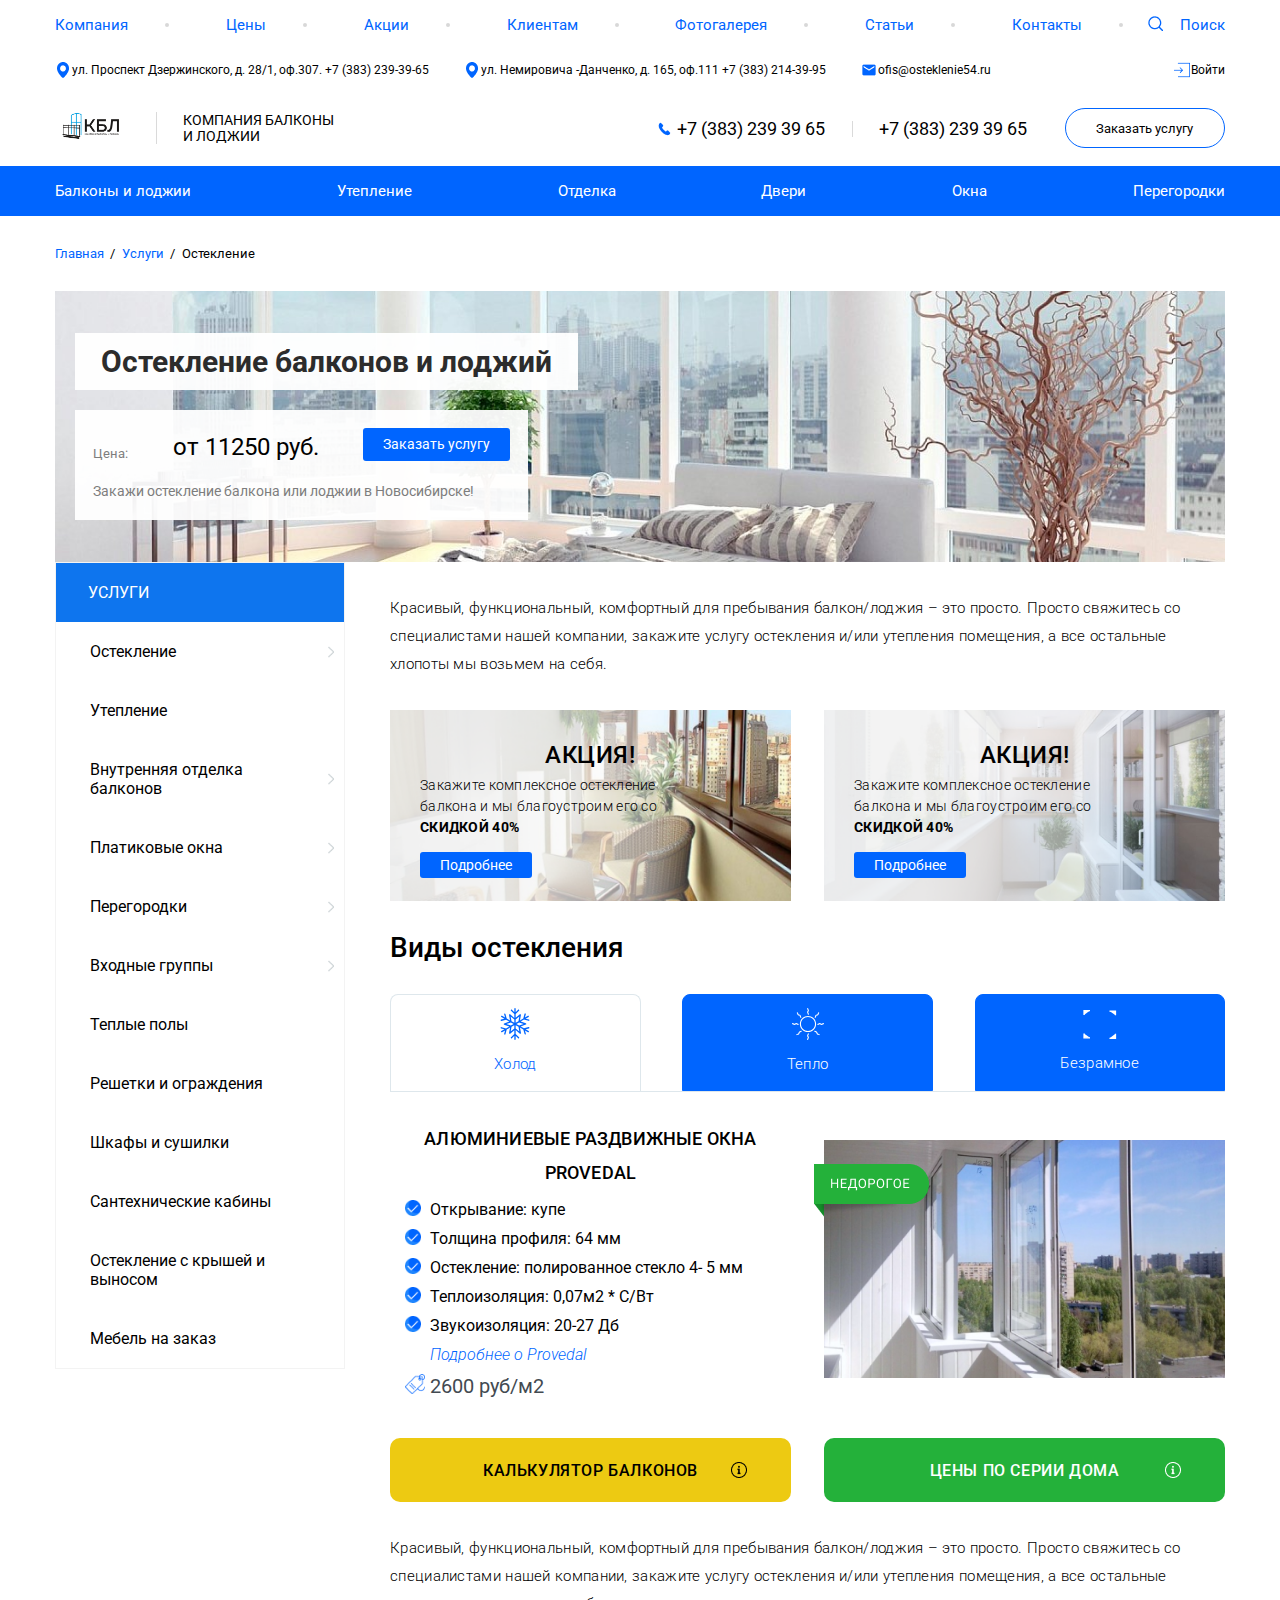
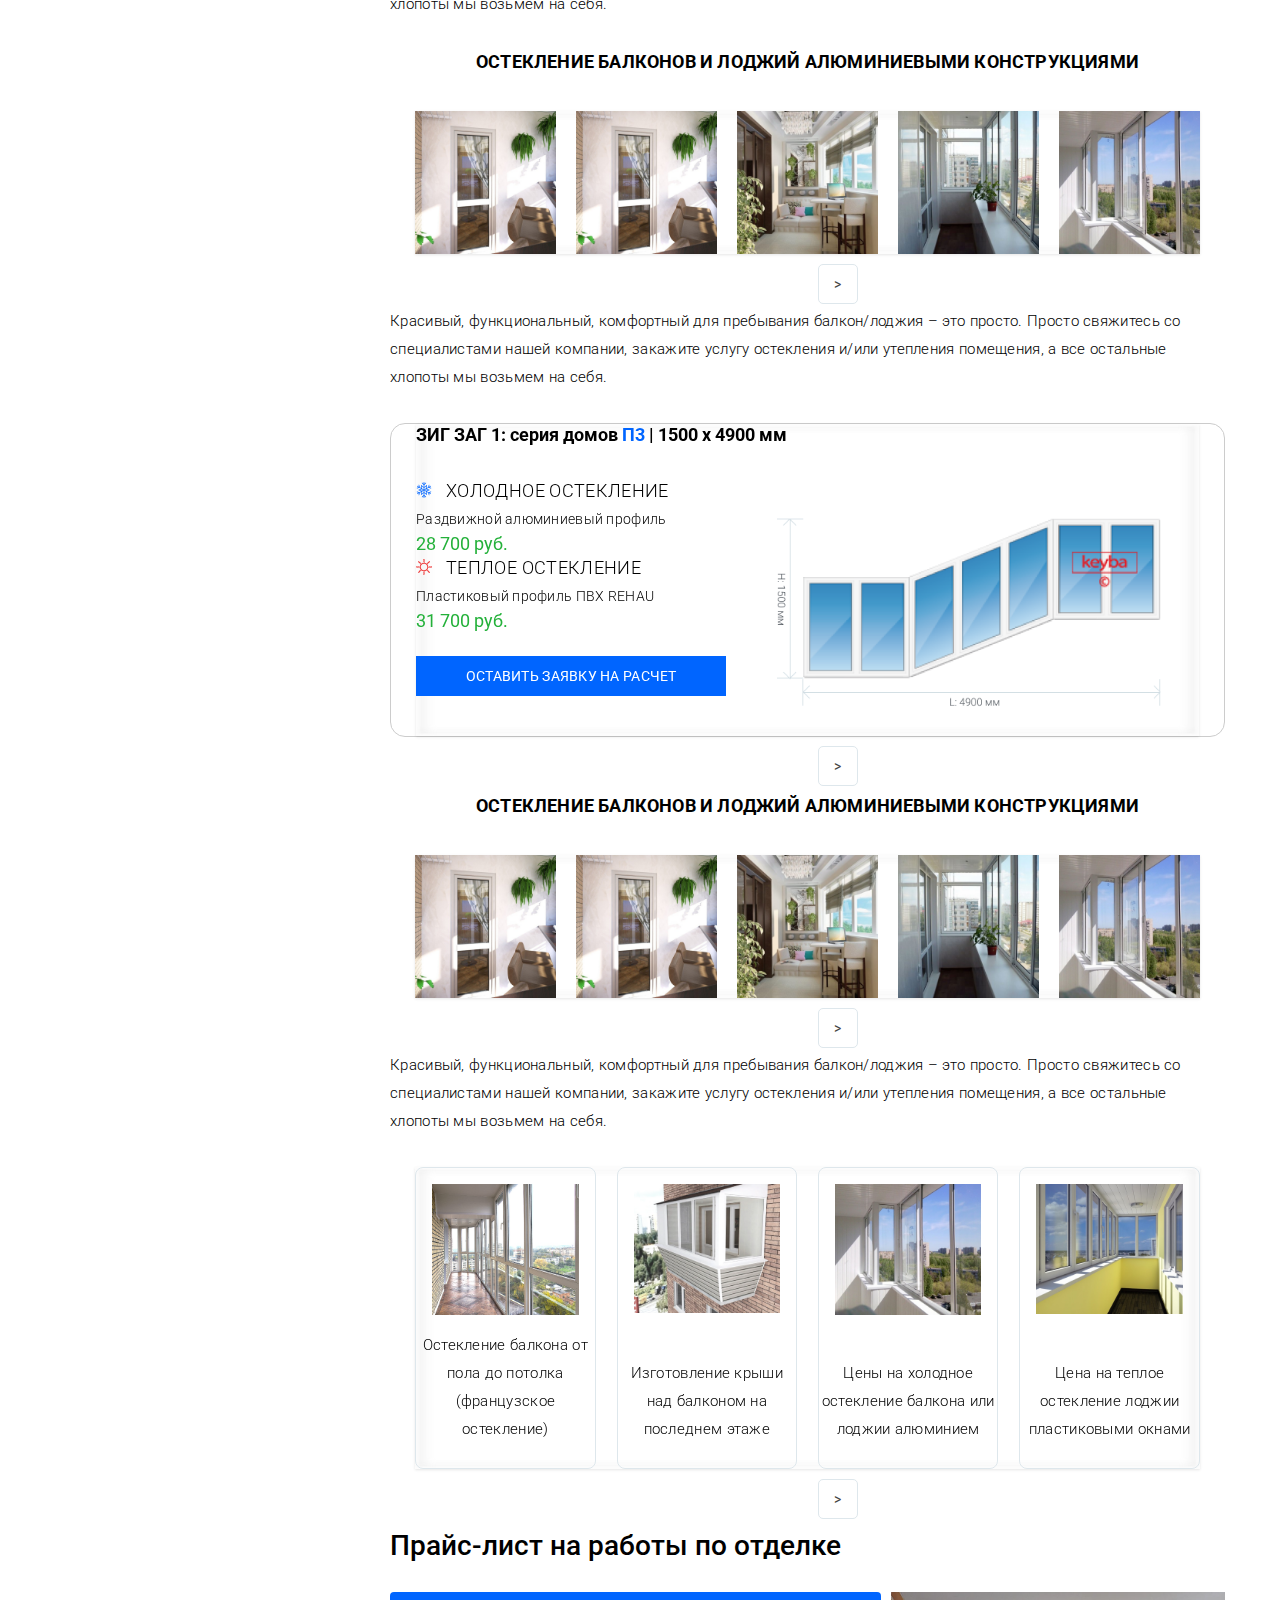
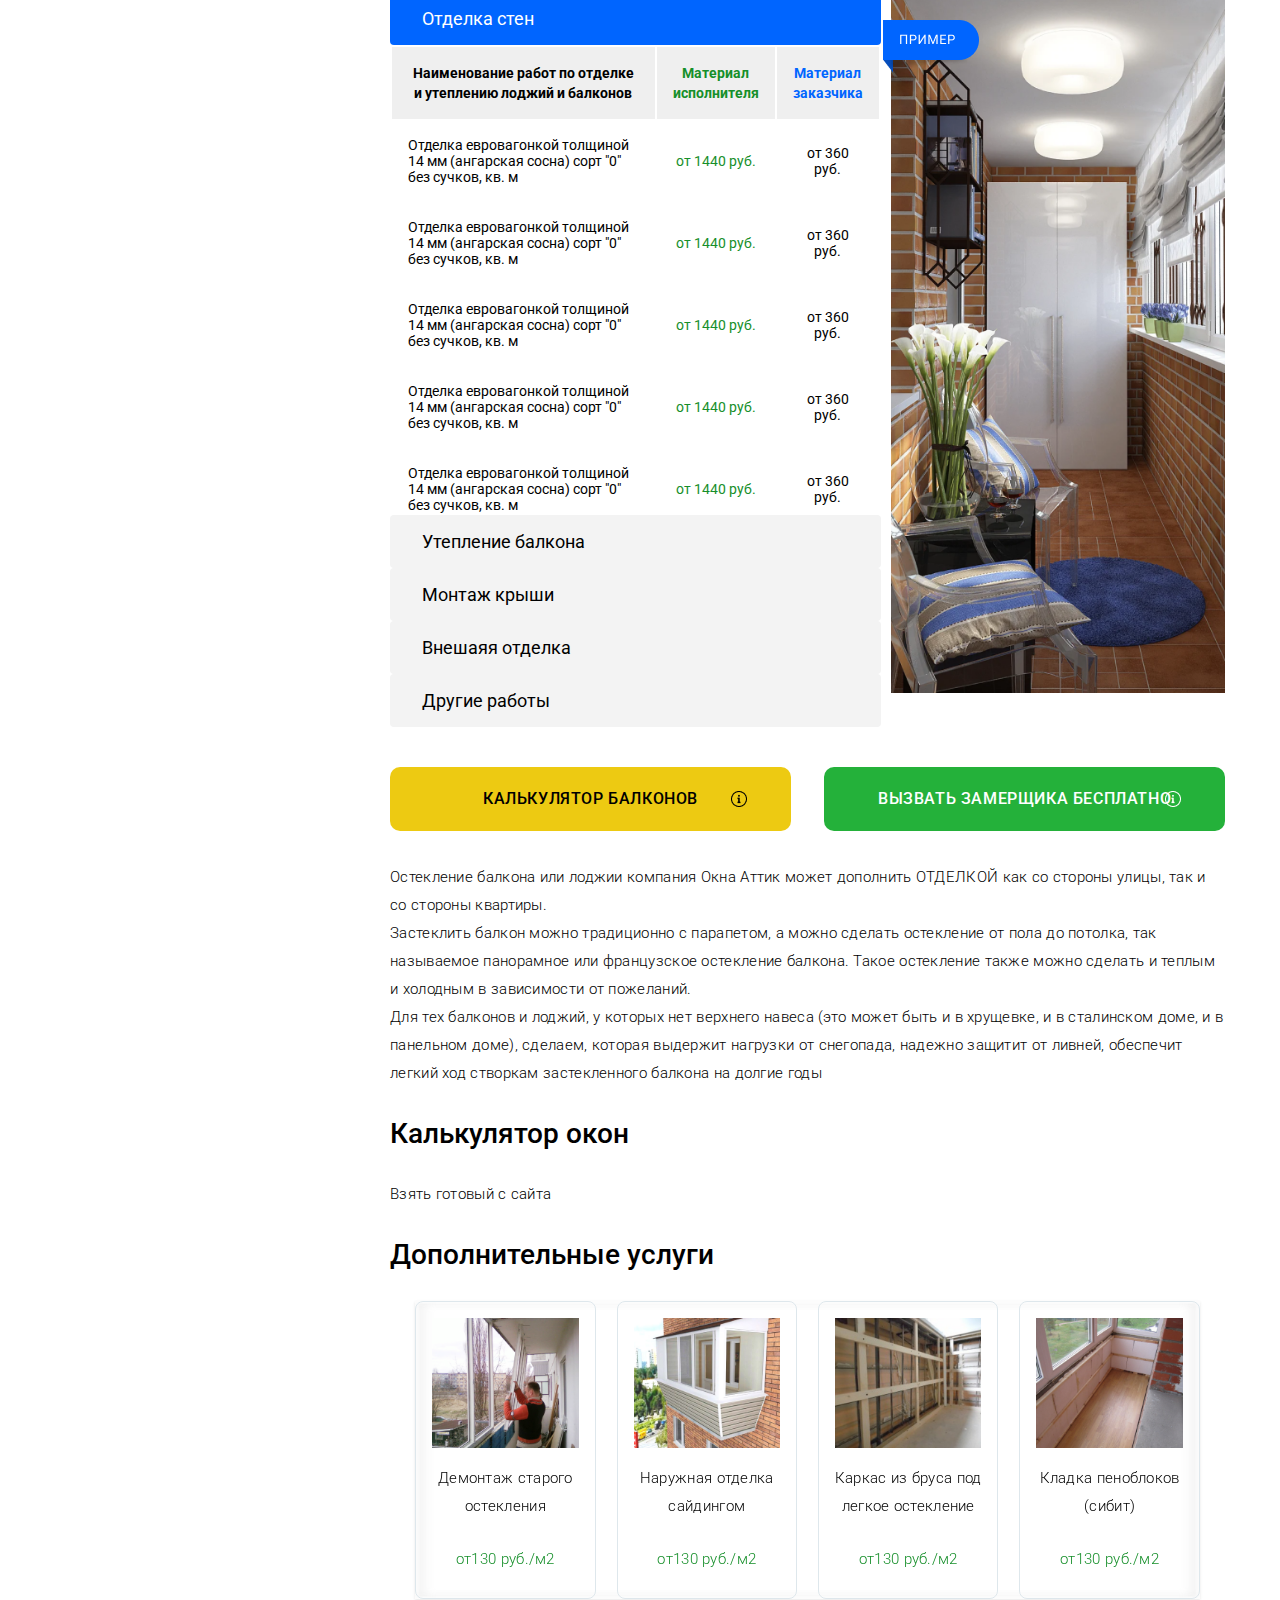
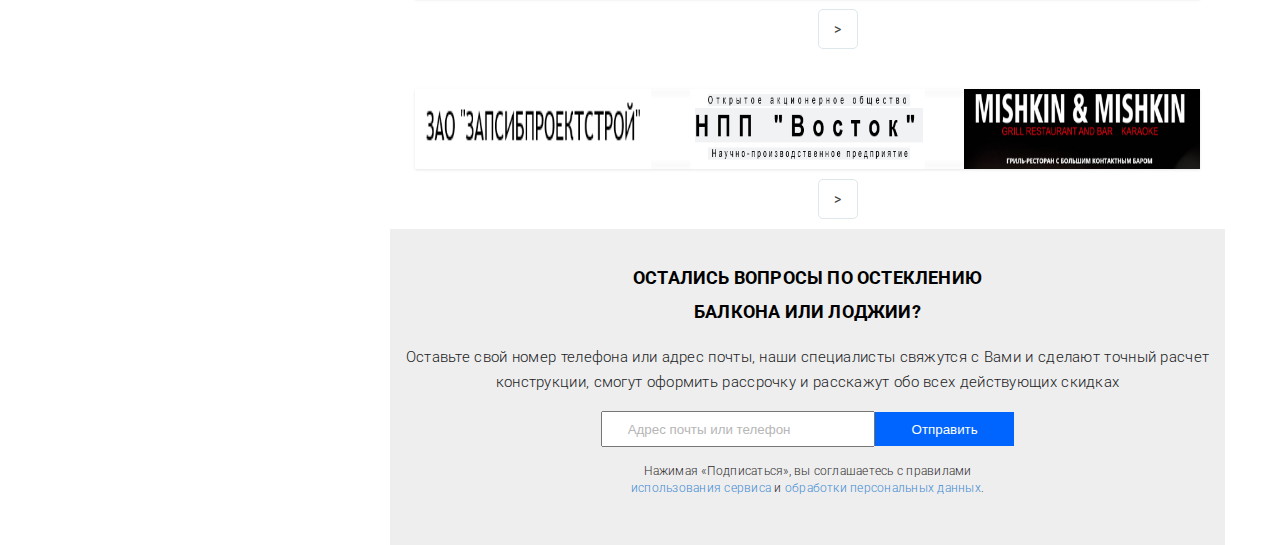
==== commit 0ef1628e: "finish #2" ====
--- a/index-new.html
+++ b/index-new.html
@@ -3,7 +3,6 @@
 <head>
     <meta charset="UTF-8">
     <meta name="viewport" content="width=device-width, initial-scale=1, shrink-to-fit=no">
-    <link rel="stylesheet" href="css/demo.css" type="text/css">
     <link rel="stylesheet" href="css/style.css">        
     <script
   src="https://code.jquery.com/jquery-2.2.4.js"
@@ -270,18 +269,28 @@
                     хлопоты мы возьмем на себя.</p>
                 <div class="examples">
                     <h3>Остекление балконов и лоджий алюминиевыми конструкциями</h3>
-                    <p style="color: red">Взять готовый слайдер с сайта</p>
                     <div class="examples-img">
-                        <img src="img/Rectangle1.png" alt="">
-                        <img src="img/Rectangle1.png" alt="">
-                        <img src="img/Rectangle2.png" alt="">
-                        <img src="img/Rectangle3.png" alt="">
-                        <img src="img/Rectangle4.png" alt="">
+                        <ul id="carouselThree" class="elastislide-list">
+							<li>
+								<img src="img/Rectangle1.png" alt="">
+								<img src="img/Rectangle1.png" alt="">
+								<img src="img/Rectangle2.png" alt="">
+								<img src="img/Rectangle3.png" alt="">
+								<img src="img/Rectangle4.png" alt="">
+							</li>
+							<li>
+								<img src="img/Rectangle1.png" alt="">
+								<img src="img/Rectangle1.png" alt="">
+								<img src="img/Rectangle2.png" alt="">
+								<img src="img/Rectangle3.png" alt="">
+								<img src="img/Rectangle4.png" alt="">
+							</li>
+						</ul>              
                     </div>
                     <p>Красивый, функциональный, комфортный для пребывания балкон/лоджия – это просто. Просто свяжитесь со специалистами нашей компании, закажите услугу остекления и/или утепления помещения, а все остальные хлопоты мы возьмем на себя.</p>
                 </div>    
-				<div id="carousel-1" class="carousel-1">
-					<ul id="carousel" class="elastislide-list">
+				<div class="carousel-1">
+					<ul id="carouselOne" class="elastislide-list">
 						<li>
 							<h4><span class="bold">Зиг заг 1:</span> серия домов <span class="blue">П3</span> | 1500 х 4900 мм</h4>
 							<section class="constructions">
@@ -325,38 +334,71 @@
 							</section>
 						</li>
 					</ul>
-				</div>              
+				</div>
                 <div class="examples">
                     <h3>Остекление балконов и лоджий алюминиевыми конструкциями</h3>
                     <div class="examples-img">
-                        <img src="img/Rectangle1.png" alt="">
-                        <img src="img/Rectangle1.png" alt="">
-                        <img src="img/Rectangle2.png" alt="">
-                        <img src="img/Rectangle3.png" alt="">
-                        <img src="img/Rectangle4.png" alt="">
+                        <ul id="carouselTwo" class="elastislide-list">
+							<li>
+								<img src="img/Rectangle1.png" alt="">
+								<img src="img/Rectangle1.png" alt="">
+								<img src="img/Rectangle2.png" alt="">
+								<img src="img/Rectangle3.png" alt="">
+								<img src="img/Rectangle4.png" alt="">
+							</li>
+							<li>
+								<img src="img/Rectangle1.png" alt="">
+								<img src="img/Rectangle1.png" alt="">
+								<img src="img/Rectangle2.png" alt="">
+								<img src="img/Rectangle3.png" alt="">
+								<img src="img/Rectangle4.png" alt="">
+							</li>
+						</ul>                        
                     </div>
                     <p>Красивый, функциональный, комфортный для пребывания балкон/лоджия – это просто. Просто свяжитесь
                         со специалистами нашей компании, закажите услугу остекления и/или утепления помещения, а все
                         остальные хлопоты мы возьмем на себя.</p>
                 </div>
-                <p style="color: red">Взять готовый слайдер с сайта</p>
                 <div class="services">
-                    <a href="#" class="card">
-                        <img src="img/Rectangle5.png" alt="">
-                        <p>Остекление балкона от пола до потолка (французское остекление)</p>
-                    </a>
-                    <a href="#" class="card">
-                        <img src="img/Rectangle6.png" alt="">
-                        <p>Изготовление крыши над балконом на последнем этаже</p>
-                    </a>
-                    <a href="#" class="card">
-                        <img src="img/Rectangle7.png" alt="">
-                        <p>Цены на холодное остекление балкона или лоджии алюминием</p>
-                    </a>
-                    <a href="#" class="card">
-                        <img src="img/Rectangle8.png" alt="">
-                        <p>Цена на теплое остекление лоджии пластиковыми окнами</p>
-                    </a>
+                    <ul id="carouselFour" class="elastislide-list">
+						<li>
+							<a href="#" class="card">
+								<img src="img/Rectangle5.png" alt="">
+								<p>Остекление балкона от пола до потолка (французское остекление)</p>
+							</a>
+							<a href="#" class="card">
+								<img src="img/Rectangle6.png" alt="">
+								<p>Изготовление крыши над балконом на последнем этаже</p>
+							</a>
+							<a href="#" class="card">
+								<img src="img/Rectangle7.png" alt="">
+								<p>Цены на холодное остекление балкона или лоджии алюминием</p>
+							</a>
+							<a href="#" class="card">
+								<img src="img/Rectangle8.png" alt="">
+								<p>Цена на теплое остекление лоджии пластиковыми окнами</p>
+							</a>
+						</li>
+						<li>
+							<a href="#" class="card">
+								<img src="img/Rectangle5.png" alt="">
+								<p>Остекление балкона от пола до потолка (французское остекление)</p>
+							</a>
+							<a href="#" class="card">
+								<img src="img/Rectangle6.png" alt="">
+								<p>Изготовление крыши над балконом на последнем этаже</p>
+							</a>
+							<a href="#" class="card">
+								<img src="img/Rectangle7.png" alt="">
+								<p>Цены на холодное остекление балкона или лоджии алюминием</p>
+							</a>
+							<a href="#" class="card">
+								<img src="img/Rectangle8.png" alt="">
+								<p>Цена на теплое остекление лоджии пластиковыми окнами</p>
+							</a>
+						</li>
+					</ul>  
+                    
                 </div>
                 <h2>Прайс-лист на работы по отделке</h2>
                 <div class="price-list">
@@ -705,30 +747,90 @@
                 <h2>Калькулятор окон</h2>
                 <p>Взять готовый с сайта</p>
                 <h2>Дополнительные услуги</h2>
-                <div class="carusel-bottom">                    
-					<div class="services">
-						<a href="#" class="card">
-							<img src="img/Rectangle9.png" alt="">
-							<p>Демонтаж старого остекления</p>
-							<p class="price">от130 руб./м2</p>
-						</a>
-						<a href="#" class="card">
-							<img src="img/Rectangle10.png" alt="">
-							<p>Наружная отделка сайдингом</p>
-							<p class="price">от130 руб./м2</p>
-						</a>
-						<a href="#" class="card">
-							<img src="img/Rectangle11.png" alt="">
-							<p>Каркас из бруса под легкое остекление</p>
-							<p class="price">от130 руб./м2</p>
-						</a>
-						<a href="#" class="card">
-							<img src="img/Rectangle12.png" alt="">
-							<p>Кладка пеноблоков (сибит)</p>
-							<p class="price">от130 руб./м2</p>
-						</a>
-					</div>
+                <div class="carusel-bottom"> 
+                	<div class="services">
+						<ul id="carouselFive" class="elastislide-list">
+							<li>
+								<a href="#" class="card">
+									<img src="img/Rectangle9.png" alt="">
+									<p>Демонтаж старого остекления</p>
+									<p class="price">от130 руб./м2</p>
+								</a>
+								<a href="#" class="card">
+									<img src="img/Rectangle10.png" alt="">
+									<p>Наружная отделка сайдингом</p>
+									<p class="price">от130 руб./м2</p>
+								</a>
+								<a href="#" class="card">
+									<img src="img/Rectangle11.png" alt="">
+									<p>Каркас из бруса под легкое остекление</p>
+									<p class="price">от130 руб./м2</p>
+								</a>
+								<a href="#" class="card">
+									<img src="img/Rectangle12.png" alt="">
+									<p>Кладка пеноблоков (сибит)</p>
+									<p class="price">от130 руб./м2</p>
+								</a>
+							</li>
+							<li>
+								<a href="#" class="card">
+									<img src="img/Rectangle9.png" alt="">
+									<p>Демонтаж старого остекления</p>
+									<p class="price">от130 руб./м2</p>
+								</a>
+								<a href="#" class="card">
+									<img src="img/Rectangle10.png" alt="">
+									<p>Наружная отделка сайдингом</p>
+									<p class="price">от130 руб./м2</p>
+								</a>
+								<a href="#" class="card">
+									<img src="img/Rectangle11.png" alt="">
+									<p>Каркас из бруса под легкое остекление</p>
+									<p class="price">от130 руб./м2</p>
+								</a>
+								<a href="#" class="card">
+									<img src="img/Rectangle12.png" alt="">
+									<p>Кладка пеноблоков (сибит)</p>
+									<p class="price">от130 руб./м2</p>
+								</a>
+							</li>
+						</ul>
+					</div>					
                 </div>
+				<div class="customers">
+					<ul id="carouselSix" class="elastislide-list">
+						<li>
+							<img src="img/Screenshot_1.png" alt="">
+							<img src="img/Screenshot_2.png" alt="">
+							<img src="img/Screenshot_3.png" alt="">
+						</li>
+						<li>
+							<img src="img/Screenshot_4.png" alt="">
+							<img src="img/Screenshot_5.png" alt="">
+							<img src="img/Screenshot_6.png" alt="">
+						</li>
+						<li>
+							<img src="img/Screenshot_7.png" alt="">
+							<img src="img/Screenshot_8.png" alt="">
+							<img src="img/Screenshot_9.png" alt="">
+						</li>
+						<li>
+							<img src="img/Screenshot_10.png" alt="">
+							<img src="img/Screenshot_11.png" alt="">
+							<img src="img/Screenshot_12.png" alt="">
+						</li>
+						<li>
+							<img src="img/Screenshot_13.png" alt="">
+							<img src="img/Screenshot_14.png" alt="">
+							<img src="img/Screenshot_15.png" alt="">
+						</li>
+						<li>
+							<img src="img/Screenshot_16.png" alt="">
+							<img src="img/Screenshot_17.png" alt="">
+							<img src="img/Screenshot_18.png" alt="">
+						</li>
+					</ul>      
+				</div>
                 <div class="feedback">
                     <form action="" class="feedback-bottom">
                         <h3>Остались вопросы по остеклению балкона или лоджии?</h3>
@@ -752,13 +854,48 @@
 <script type="text/javascript" src="js/modern.custom.js"></script>
 <script type="text/javascript" src="js/jquery.elastislide.js"></script>
 <script type="text/javascript">			
-	$( '#carousel' ).elastislide( {
+	$( '#carouselOne' ).elastislide( {
 	    easing : 'ease-in-out',
 		orientation : 'horizontal',
 	    speed : 500,
 		minItems : 5,
 		start : 0,
-	} );			
+	} );	
+	$( '#carouselTwo' ).elastislide( {
+	    easing : 'ease-in-out',
+		orientation : 'horizontal',
+	    speed : 500,
+		minItems : 5,
+		start : 0,
+	} );	
+	$( '#carouselThree' ).elastislide( {
+	    easing : 'ease-in-out',
+		orientation : 'horizontal',
+	    speed : 500,
+		minItems : 5,
+		start : 0,
+	} );
+	$( '#carouselFour' ).elastislide( {
+	    easing : 'ease-in-out',
+		orientation : 'horizontal',
+	    speed : 500,
+		minItems : 5,
+		start : 0,
+	} );
+	$( '#carouselFive' ).elastislide( {
+	    easing : 'ease-in-out',
+		orientation : 'horizontal',
+	    speed : 500,
+		minItems : 5,
+		start : 0,
+	} );
+	$( '#carouselSix' ).elastislide( {
+	    easing : 'linear',
+		orientation : 'horizontal',
+	    speed : 15000,
+		minItems : 5,
+		start : 0,
+	} );
 </script>
 </body>
 </html>--- a/css/style.css
+++ b/css/style.css
@@ -803,7 +803,7 @@
   -webkit-box-pack: justify;
   -ms-flex-pack: justify;
   justify-content: space-between;
-  margin-bottom: 2.3rem;
+  margin-bottom: 5.3rem;
 }
 .examples-img img {
   width: 18%;
@@ -923,7 +923,7 @@
   margin-left: 4.9%;
 }
 .carusel-bottom {
-  margin-bottom: 3.2rem;
+  margin-bottom: 6rem;
 }
 .carusel-bottom .carousel-item {
   width: 100%;
@@ -1080,36 +1080,28 @@
   align-items: center;
 }
 .services {
-  display: -webkit-box;
-  display: -ms-flexbox;
-  display: flex;
+  margin-bottom: 6rem;
+}
+.services .card {
+  width: 23%;
+  border: 1px solid #DEE7EC;
+  border-radius: 8px;
+  display: -webkit-box;
+  display: -ms-flexbox;
+  display: flex;
+  flex-direction: column;
+  -webkit-box-align: center;
+  -ms-flex-align: center;
+  align-items: center;
   -webkit-box-pack: justify;
   -ms-flex-pack: justify;
   justify-content: space-between;
-  margin-bottom: 6rem;
-}
-.services .card {
-  width: 22%;
-  border: 1px solid #DEE7EC;
-  border-radius: 8px;
-  display: -webkit-box;
-  display: -ms-flexbox;
-  display: flex;
-  flex-direction: column;
-  -webkit-box-align: center;
-  -ms-flex-align: center;
-  align-items: center;
-  -webkit-box-pack: justify;
-  -ms-flex-pack: justify;
-  justify-content: space-between;
 }
 .services .card img {
   width: 100%;
   padding: 1.6rem;
 }
 .services .card p {
-  padding-left: 0.5rem;
-  padding-right: 0.5rem;
   margin-bottom: 2.5rem;
   text-align: center;
   font-size: 1.5rem;
@@ -1238,6 +1230,23 @@
 .carusel-bottom .services {
   margin-bottom: 0;
 }
+.customers {
+  margin-top: 90px;
+  margin-bottom: 60px;
+}
+.customers .elastislide-carousel ul {
+  width: 600%;
+  height: 80px;
+}
+.customers img {
+  width: 30%;
+  height: 100%;
+}
+.customers .elastislide-horizontal ul li {
+  display: flex;
+  justify-content: space-between;
+  align-items: center;
+}
 .feedback {
   background-color: #EEEEEE;
 }
@@ -1298,6 +1307,253 @@
   background: linear-gradient(0deg, #0065ff, #0065ff);
   color: #FFFFFF;
 }
+/* Demo navigation Style */
+.codrops-demos {
+  text-align: center;
+  display: block;
+  line-height: 30px;
+  padding: 5px 0px;
+  margin-top: 100px;
+}
+.codrops-demos a {
+  text-decoration: none;
+  display: inline-block;
+  margin: 0px 4px;
+  padding: 0px 6px;
+  color: #aaa;
+  line-height: 20px;
+  font-size: 13px;
+  text-shadow: 1px 1px 1px #fff;
+  border: 1px solid #fff;
+  background: #ffffff;
+  /* Old browsers */
+  background: -moz-linear-gradient(top, #ffffff 0%, #f6f6f6 47%, #ededed 100%);
+  /* FF3.6+ */
+  background: -webkit-gradient(linear, left top, left bottom, color-stop(0%, #ffffff), color-stop(47%, #f6f6f6), color-stop(100%, #ededed));
+  /* Chrome,Safari4+ */
+  background: -webkit-linear-gradient(top, #ffffff 0%, #f6f6f6 47%, #ededed 100%);
+  /* Chrome10+,Safari5.1+ */
+  background: -o-linear-gradient(top, #ffffff 0%, #f6f6f6 47%, #ededed 100%);
+  /* Opera 11.10+ */
+  background: -ms-linear-gradient(top, #ffffff 0%, #f6f6f6 47%, #ededed 100%);
+  /* IE10+ */
+  background: linear-gradient(top, #ffffff 0%, #f6f6f6 47%, #ededed 100%);
+  /* W3C */
+  filter: progid:DXImageTransform.Microsoft.gradient(startColorstr='#ffffff', endColorstr='#ededed', GradientType=0);
+  /* IE6-9 */
+  box-shadow: 0 1px 1px rgba(0, 0, 0, 0.1);
+}
+.codrops-demos a:hover {
+  color: #00ccff;
+  background: #fff;
+}
+.codrops-demos a:active {
+  background: #fff;
+}
+.codrops-demos a.current-demo,
+.codrops-demos a.current-demo:hover {
+  background: #f0f0f0;
+  border-color: #d9d9d9;
+  color: #00ccff;
+  box-shadow: 0 1px 1px rgba(255, 255, 255, 0.7);
+  filter: progid:DXImageTransform.Microsoft.gradient(startColorstr='#f6f6f6', endColorstr='#f6f6f6', GradientType=0);
+  /* IE6-9 */
+}
+/* Demo footer Style */
+.footer {
+  position: absolute;
+  width: 100%;
+  height: 25px;
+  line-height: 24px;
+  top: 0;
+  font-size: 13px;
+  opacity: 0.9;
+  text-transform: uppercase;
+  font-family: 'PT Sans Narrow', Arial, sans-serif;
+  z-index: 4;
+  border-bottom: 1px solid white;
+  background: #ffffff;
+  /* Old browsers */
+  background: -moz-linear-gradient(top, #ffffff 0%, #f6f6f6 47%, #ededed 100%);
+  /* FF3.6+ */
+  background: -webkit-gradient(linear, left top, left bottom, color-stop(0%, #ffffff), color-stop(47%, #f6f6f6), color-stop(100%, #ededed));
+  /* Chrome,Safari4+ */
+  background: -webkit-linear-gradient(top, #ffffff 0%, #f6f6f6 47%, #ededed 100%);
+  /* Chrome10+,Safari5.1+ */
+  background: -o-linear-gradient(top, #ffffff 0%, #f6f6f6 47%, #ededed 100%);
+  /* Opera 11.10+ */
+  background: -ms-linear-gradient(top, #ffffff 0%, #f6f6f6 47%, #ededed 100%);
+  /* IE10+ */
+  background: linear-gradient(top, #ffffff 0%, #f6f6f6 47%, #ededed 100%);
+  /* W3C */
+  filter: progid:DXImageTransform.Microsoft.gradient(startColorstr='#ffffff', endColorstr='#ededed', GradientType=0);
+  /* IE6-9 */
+  box-shadow: 0 1px 1px rgba(0, 0, 0, 0.1);
+}
+.footer a {
+  padding: 5px 10px;
+  letter-spacing: 1px;
+  text-shadow: 0px 1px 1px #000;
+  color: #fff;
+  text-align: right;
+  text-decoration: none;
+}
+.footer a:hover {
+  color: #00ccff;
+  text-shadow: 0px 1px 1px #0F6698;
+}
+.footer a span {
+  font-weight: bold;
+}
+.footer span.right_ab {
+  position: absolute;
+  right: 4px;
+}
+.elastislide-horizontal {
+  width: 94%;
+  max-width: 1095px;
+  margin: 0px auto;
+  position: relative;
+  border-radius: 0.11111111px;
+  box-shadow: 0 1px 3px rgba(0, 0, 0, 0.1), inset -2px 0 3px 2px rgba(255, 255, 255, 0.6), inset 2px 0 3px 2px rgba(255, 255, 255, 0.6), inset -10px 0 10px 1px rgba(155, 155, 155, 0.1), inset 10px 0 10px 1px rgba(155, 155, 155, 0.1);
+}
+.elastislide-wrapper:after {
+  right: 20px;
+  left: auto;
+  -webkit-transform: rotate(3deg);
+  -moz-transform: rotate(3deg);
+  -ms-transform: rotate(3deg);
+  -o-transform: rotate(3deg);
+  transform: rotate(3deg);
+}
+/* Elastislide Style */
+.elastislide-list {
+  list-style-type: none;
+  display: none;
+}
+.no-js .elastislide-list {
+  display: block;
+}
+.elastislide-carousel ul li {
+  min-width: 20px;
+}
+.elastislide-wrapper {
+  position: relative;
+  background-color: #fff;
+  min-height: 60px;
+}
+.elastislide-wrapper.elastislide-loading {
+  background-image: url(../images/style/loading.gif);
+  background-repeat: no-repeat;
+  background-position: center center;
+}
+.elastislide-vertical {
+  padding: 40px 10px;
+}
+.elastislide-carousel {
+  overflow: hidden;
+  position: relative;
+}
+.elastislide-carousel ul {
+  position: relative;
+  display: flex !important;
+  align-items: center;
+  width: 200%;
+  list-style-type: none;
+  padding: 0;
+  margin: 0;
+  -webkit-backface-visibility: hidden;
+  -webkit-transform: translateX(0px);
+  -moz-transform: translateX(0px);
+  -ms-transform: translateX(0px);
+  -o-transform: translateX(0px);
+  transform: translateX(0px);
+}
+.elastislide-horizontal ul {
+  white-space: nowrap;
+  max-height: none !important;
+}
+.services .elastislide-horizontal ul {
+  white-space: normal;
+}
+.elastislide-carousel ul li {
+  margin: 0;
+  -webkit-backface-visibility: hidden;
+}
+.elastislide-horizontal ul li {
+  height: 100%;
+  display: inline-block;
+  max-width: none !important;
+  max-height: none !important;
+}
+.examples-img .elastislide-horizontal ul li {
+  display: flex;
+  justify-content: space-between;
+}
+.services .elastislide-horizontal ul li {
+  display: flex;
+  justify-content: space-between;
+}
+.elastislide-vertical ul li {
+  display: block;
+}
+.elastislide-carousel ul li a {
+  display: inline-block;
+  width: 100%;
+}
+.elastislide-carousel ul li a img {
+  display: block;
+  max-width: 100%;
+}
+/* Navigation Arrows */
+.elastislide-wrapper nav span {
+  position: absolute;
+  bottom: -50px;
+  padding: 0;
+  background: #fff;
+  border-radius: 5px;
+  border: 1px solid #DEE7EC;
+  font-size: 14px;
+  line-height: 24px;
+  color: #444;
+  display: flex;
+  width: 40px;
+  height: 40px;
+  align-items: center;
+  justify-content: center;
+}
+.elastislide-wrapper nav span:focus {
+  outline: none;
+}
+.elastislide-wrapper nav span:hover {
+  background: #DEE7EC;
+  cursor: pointer;
+}
+.elastislide-wrapper nav span:hover {
+  opacity: 1;
+}
+.elastislide-horizontal nav span {
+  bottom: -50px;
+  left: 45%;
+  margin-left: -11px;
+}
+.elastislide-vertical nav span {
+  top: 10px;
+  left: 50%;
+  margin-left: -11px;
+  background-position: -17px 5px;
+}
+.elastislide-horizontal nav span.elastislide-next {
+  right: 45%;
+  margin-right: -11px;
+  left: auto;
+  background-position: 4px -17px;
+}
+.elastislide-vertical nav span.elastislide-next {
+  bottom: 10px;
+  top: auto;
+  background-position: -17px -18px;
+}
 @media (max-width: 960px) {
   .container .header-top-item > li:first-child {
     width: 90%;
@@ -1480,7 +1736,7 @@
     line-height: 1.4rem;
   }
   .services {
-    margin-bottom: 2rem;
+    margin-bottom: 6rem;
   }
   .card-header .btn {
     font-size: 1.4rem;
